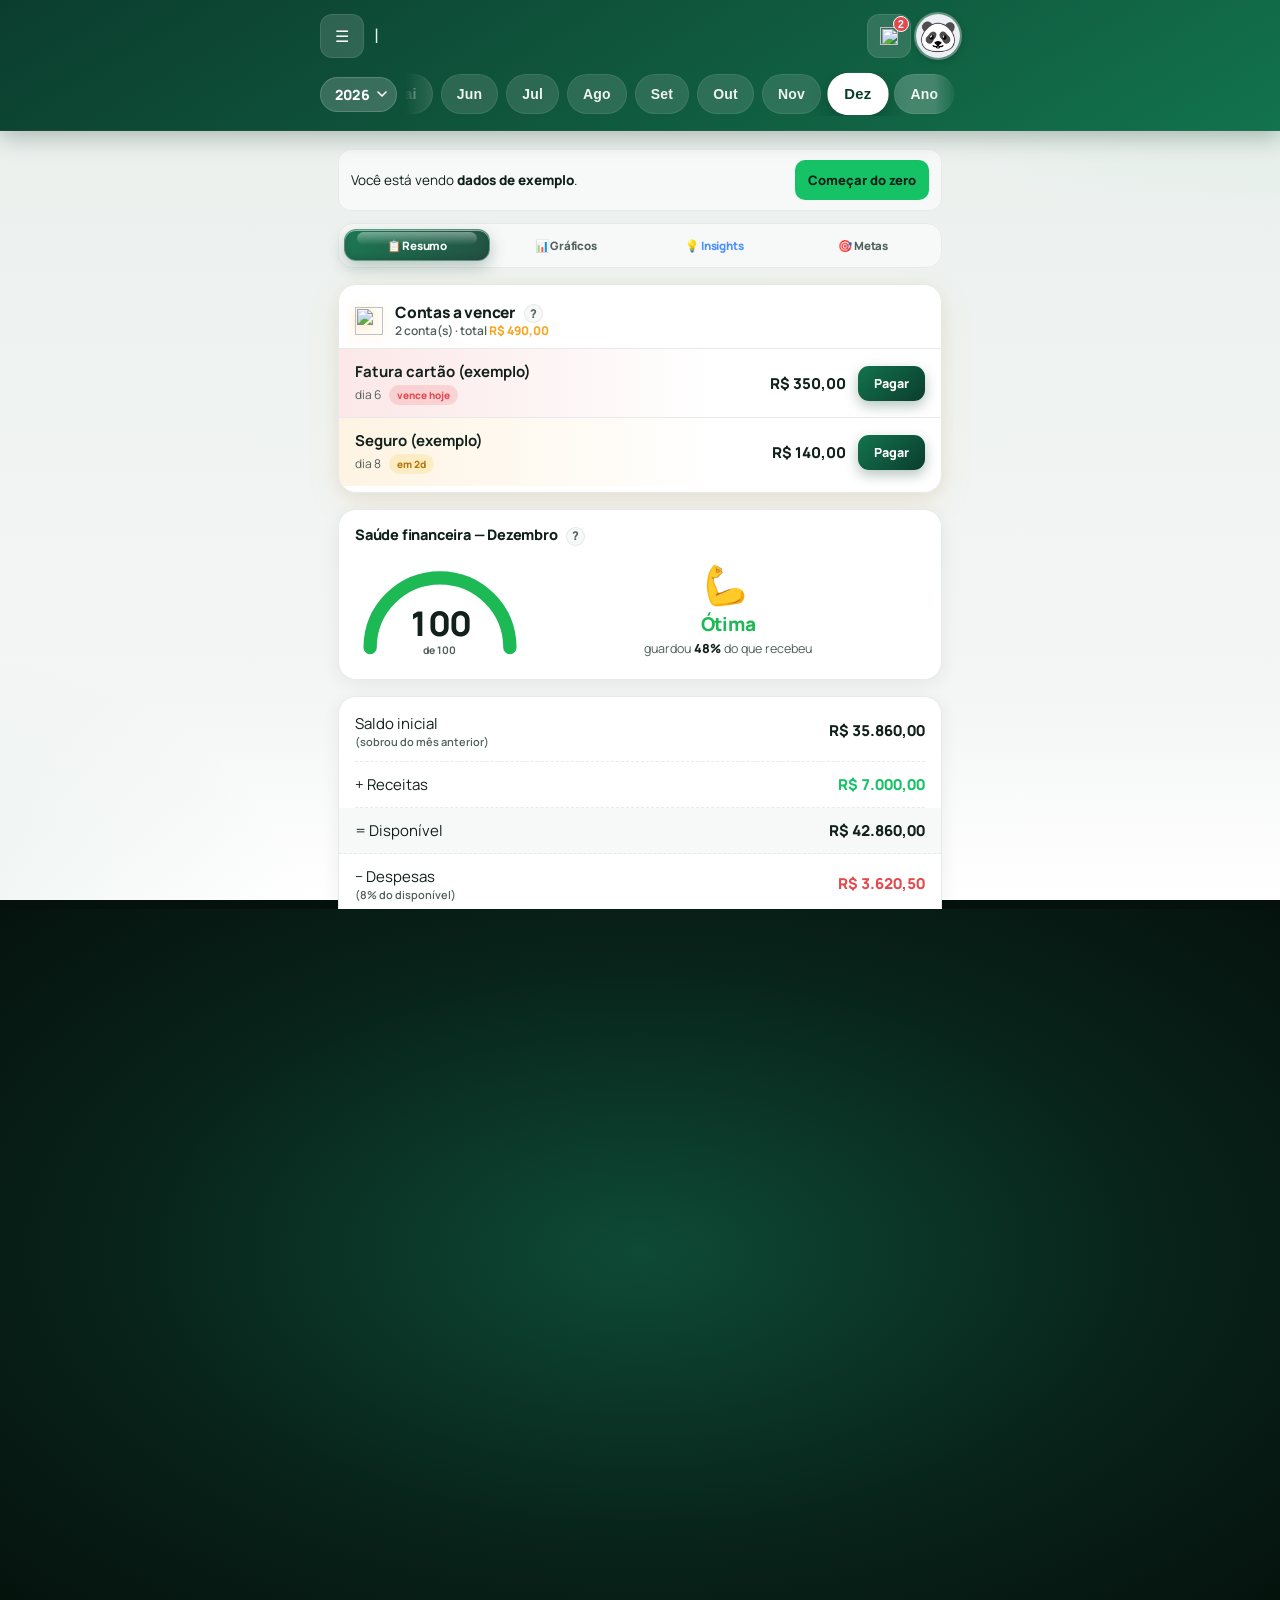
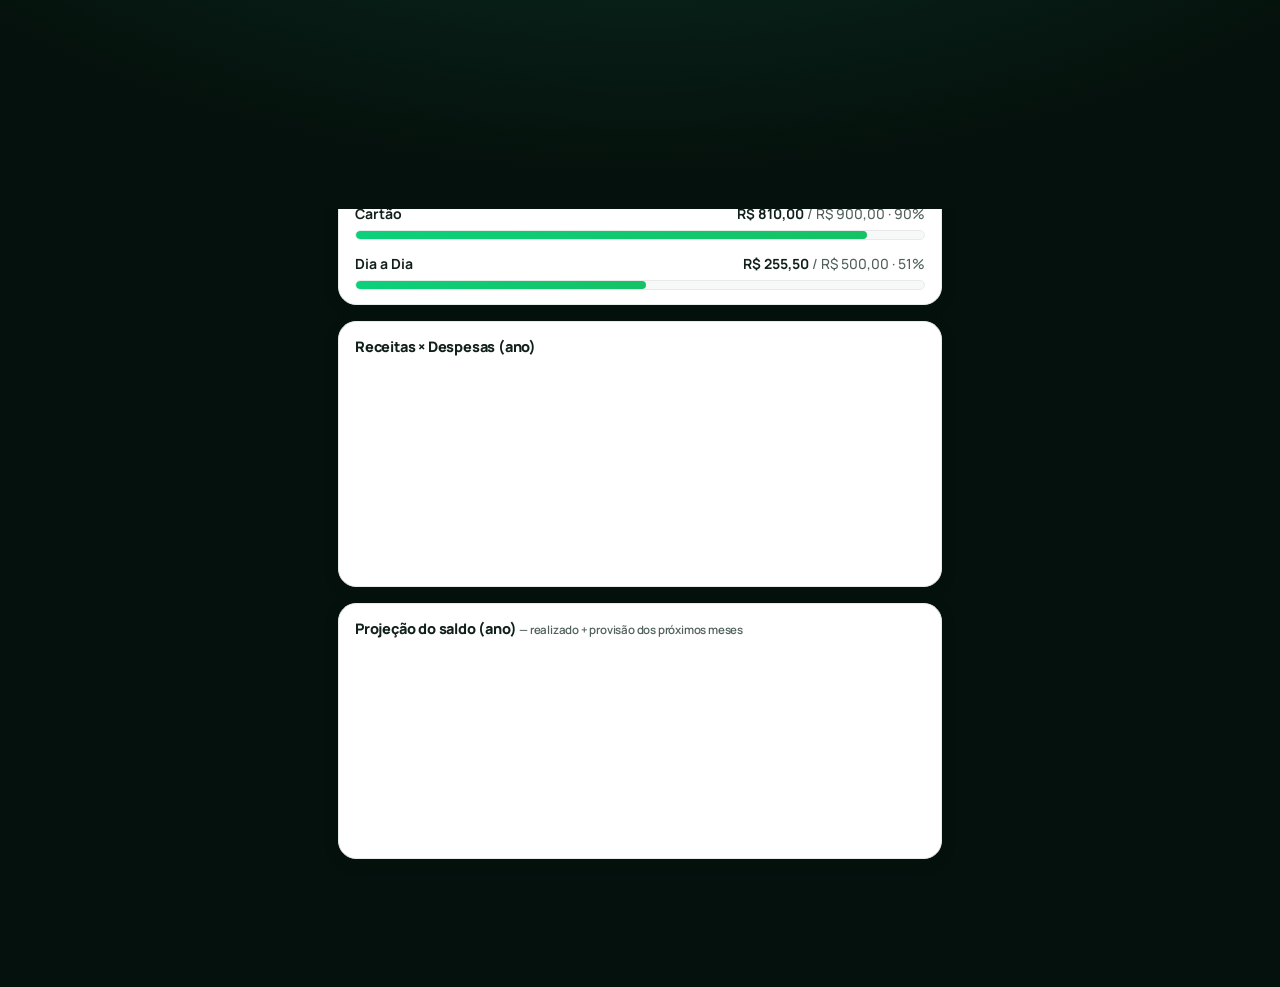
==== index.html @ 0fa49ebd "feat: compra recorrente no cartão, obs, autocomplete, emoji nas metas, UI do menu/contas/foto (v3.13" ====
<!DOCTYPE html>
<html lang="pt-BR">
<head>
  <meta charset="UTF-8" />
  <meta name="viewport" content="width=device-width, initial-scale=1.0, maximum-scale=1.0, user-scalable=no, viewport-fit=cover" />
  <meta name="theme-color" content="#0b3d2e" />
  <meta name="apple-mobile-web-app-capable" content="yes" />
  <meta name="apple-mobile-web-app-status-bar-style" content="black-translucent" />
  <meta name="apple-mobile-web-app-title" content="MorbiusFin" />
  <title>MorbiusFin</title>
  <!-- tema aplicado ANTES do 1º paint → sem flash claro↔escuro na abertura -->
  <script>try{var t=localStorage.getItem("financas2026.theme"),h=document.documentElement;if(t==="dark")h.classList.add("theme-dark");else if(t==="light")h.classList.add("theme-light");
  /* mockup de teste (iphone.html): simula as áreas seguras do aparelho escolhido (iPhone/Android) */
  if(location.search.indexOf("frame=")>=0){h.classList.add("framed");var q=new URLSearchParams(location.search);var st=q.get("st"),sb=q.get("sb");if(st!==null)h.style.setProperty("--safe-top",st+"px");if(sb!==null)h.style.setProperty("--safe-bottom",sb+"px");var th=q.get("theme");if(th){localStorage.setItem("financas2026.theme",th);h.classList.remove("theme-dark","theme-light");h.classList.add(th==="dark"?"theme-dark":"theme-light");}}}catch(e){}</script>
  <link rel="manifest" href="manifest.webmanifest" />
  <link rel="apple-touch-icon" href="icons/icon-192.png" />
  <link rel="icon" href="icons/icon-192.png" />
  <link rel="preconnect" href="https://fonts.googleapis.com" />
  <link rel="preconnect" href="https://fonts.gstatic.com" crossorigin />
  <link rel="stylesheet" href="https://fonts.googleapis.com/css2?family=Manrope:wght@400;500;600;700;800&display=swap" />
  <link rel="stylesheet" href="css/styles.css" />
  <script src="https://cdn.jsdelivr.net/npm/chart.js@4.4.1/dist/chart.umd.min.js" defer></script>
  <script src="https://cdn.jsdelivr.net/npm/qrcode-generator@1.4.4/qrcode.js" defer></script>
</head>
<body class="splash-on">
  <!-- SPLASH DE ABERTURA — só o nome (moeda removida) -->
  <div id="splash">
    <div class="splash-bg"></div>
    <div class="splash-name">MorbiusFin</div>
    <div class="splash-tag">suas finanças na palma da mão</div>
    <div class="splash-loader" aria-hidden="true"><span></span></div>
  </div>

  <!-- HEADER -->
  <header class="app-header">
    <div class="header-row">
      <div class="header-left">
        <button id="btnMenu" class="icon-btn menu-btn" aria-label="Abrir menu" title="Menu">☰</button>
        <h1 id="screenTitle">Resumo</h1>
      </div>
      <div class="header-actions">
        <button id="btnBell" class="icon-btn bell-btn hidden" aria-label="Alertas de contas" title="Contas a vencer"><img class="emoji-anim hdr-emoji" src="emoji/sino.webp" alt="" aria-hidden="true" draggable="false" /><span class="bell-badge" aria-hidden="true">0</span></button>
        <span id="syncSpin" class="sync-spin hidden" role="status" aria-label="Sincronizando" title="Sincronizando…"></span>
        <button id="btnUndo" class="icon-btn" aria-label="Desfazer" title="Desfazer (Ctrl+Z)">↩︎</button>
        <button id="btnRedo" class="icon-btn" aria-label="Refazer" title="Refazer (Ctrl+Y)">↪︎</button>
        <button id="btnWhatsNew" class="icon-btn wn-btn hidden" title="Novidades disponíveis" aria-label="Novidades"><img class="emoji-anim hdr-emoji" src="emoji/brilho.webp" alt="" aria-hidden="true" draggable="false" /><span class="wn-dot" aria-hidden="true"></span></button>
        <button id="btnProfile" class="avatar-btn" title="Meu perfil" aria-label="Meu perfil"><span class="avatar-img" aria-hidden="true"></span><span class="avatar-ini" aria-hidden="true">👤</span></button>
      </div>
    </div>
    <div class="month-wrap">
      <select id="yearSelect" class="year-select" aria-label="Escolher ano"></select>
      <div class="month-bar" id="monthBar"></div>
    </div>
  </header>

  <!-- SELO "MODO TESTE" (perfil fictício) -->
  <div id="testBadge" class="test-badge"><span>🧪 MODO TESTE — dados fictícios</span><button id="testExit" type="button">Sair</button></div>

  <!-- TELA DE BLOQUEIO (PIN) -->
  <div id="lockScreen" class="lock hidden">
    <div class="lock-box">
      <div class="lock-emoji">🔒</div>
      <h2 id="lockTitle">Digite seu PIN</h2>
      <input id="lockPin" type="password" inputmode="numeric" maxlength="16" class="lock-input" autocomplete="off" placeholder="••••" />
      <div id="lockMsg" class="lock-msg"></div>
      <button id="lockBtn" class="btn primary" style="width:100%">Entrar</button>
      <p id="lockHint" class="lock-hint"></p>
    </div>
  </div>

  <!-- PULL TO REFRESH -->
  <div id="ptr" class="ptr"><span id="ptrText">↓ puxe para atualizar</span></div>

  <!-- BARRA DE PROGRESSO DA SINCRONIZAÇÃO -->
  <div id="syncProg" class="sync-prog hidden">
    <div class="sync-card">
      <div id="syncProgMsg" class="sync-msg">Atualizando…</div>
      <div class="sync-track"><div id="syncProgBar" class="sync-fill"></div></div>
    </div>
  </div>

  <!-- BANNER DE VERSÃO -->
  <div id="verBanner" class="ver-banner hidden"></div>

  <!-- MODAL: novidades / changelog (substitui o banner grande) -->
  <div id="whatsNewModal" class="modal center hidden" role="dialog" aria-modal="true" aria-labelledby="wnTitle">
    <div class="modal-card wn-card">
      <button type="button" id="wnClose" class="wn-close" aria-label="Fechar">✕</button>
      <div class="wn-header">
        <img class="emoji-anim wn-spark" src="emoji/brilho.webp" alt="" aria-hidden="true" draggable="false" />
        <h2 id="wnTitle">Novidades</h2>
        <p id="wnVersion" class="wn-version"></p>
      </div>
      <div id="wnBody" class="wn-body"></div>
      <div class="modal-actions">
        <button type="button" id="wnAccept" class="btn primary">Aceitar e atualizar</button>
      </div>
    </div>
  </div>

  <!-- MODAL: notificações (sino) — área própria pra não encavalar no app -->
  <div id="notifModal" class="modal center hidden" role="dialog" aria-modal="true" aria-labelledby="notifTitle">
    <div class="modal-card notif-card">
      <button type="button" id="notifClose" class="wn-close" aria-label="Fechar">✕</button>
      <div class="notif-head"><span class="notif-bell" aria-hidden="true"><img class="emoji-anim notif-bell-img" src="emoji/sino.webp" alt="" draggable="false" /></span><h2 id="notifTitle">Notificações</h2></div>
      <div id="notifBody" class="notif-body"></div>
      <div class="modal-actions"><button type="button" id="notifVer" class="btn primary">Ver na lista</button></div>
    </div>
  </div>

  <!-- MODAL: perfil (nome, aniversário, foto) -->
  <div id="profileModal" class="modal center hidden" role="dialog" aria-modal="true" aria-labelledby="profTitle">
    <div class="modal-card prof-card">
      <button type="button" id="profClose" class="wn-close" aria-label="Fechar">✕</button>
      <h2 id="profTitle" style="text-align:center">Meu perfil</h2>
      <div class="prof-photo-wrap">
        <button type="button" id="profPhotoBtn" class="prof-photo empty" aria-label="Trocar foto">
          <span class="prof-photo-inner" aria-hidden="true"><span class="prof-photo-img"></span></span>
          <span class="prof-photo-cam" aria-hidden="true"><svg viewBox="0 0 24 24"><path fill="currentColor" d="M20 5h-3.2l-1.1-1.6A1 1 0 0 0 14.9 3H9.1a1 1 0 0 0-.8.4L7.2 5H4a2 2 0 0 0-2 2v11a2 2 0 0 0 2 2h16a2 2 0 0 0 2-2V7a2 2 0 0 0-2-2Zm-8 12a4 4 0 1 1 0-8 4 4 0 0 1 0 8Zm0-2a2 2 0 1 0 0-4 2 2 0 0 0 0 4Z"/></svg></span>
        </button>
        <button type="button" id="profPhotoRemove" class="prof-rm hidden">Remover foto</button>
      </div>
      <div class="avatar-pick-wrap">
        <div class="avatar-pick-label">Escolha um avatar ou importe sua foto</div>
        <div id="avatarRow" class="avatar-row"></div>
      </div>
      <label class="prof-field"><span>Nome</span><input type="text" id="profNome" placeholder="Seu nome" maxlength="40" autocomplete="off"></label>
      <label class="prof-field"><span>Data de nascimento</span><input type="date" id="profNasc"></label>
      <div class="prof-field"><span>Tipo de conta</span>
        <div class="seg" id="profTipoSeg">
          <button type="button" class="seg-btn active" data-tipo="pessoal">🙋 Pessoal</button>
          <button type="button" class="seg-btn" data-tipo="conjunta">💑 Conjunta</button>
        </div>
      </div>
      <div id="profConjunta" class="prof-conj hidden">
        <p class="prof-conj-txt">Conta de casal pela <b>nuvem</b>: cada um no seu celular, usando o <b>mesmo cofre</b>. Compartilhe <b>1 link/QR</b> com seu par — o que um lança aparece pro outro em <b>qualquer rede</b> (Wi-Fi ou dados).</p>
        <button type="button" id="profPair" class="btn primary">💑 Conta conjunta (convite)</button>
        <button type="button" id="profSyncHelp" class="btn ghost prof-synchelp">📖 Como sincronizar (passo a passo)</button>
        <div id="profPairStatus" class="prof-pair-status"></div>
        <div id="profCoupleOn" class="prof-couple-on hidden">
          <button type="button" id="profDisable" class="btn couple-off">✂️ Desativar conta conjunta</button>
          <button type="button" id="profCoupleHist" class="btn ghost couple-hist">📜 Histórico da conta conjunta</button>
        </div>
      </div>
      <div class="modal-actions"><button type="button" id="profSave" class="btn primary">Salvar</button></div>
      <input type="file" id="profFile" accept="image/*" class="hidden" aria-hidden="true">
    </div>
  </div>

  <!-- MODAL: pareamento do casal (WebRTC P2P — sem nuvem) -->
  <div id="pairModal" class="modal center hidden" role="dialog" aria-modal="true" aria-labelledby="pairTitle">
    <div class="modal-card pair-card">
      <button type="button" id="pairClose" class="wn-close" aria-label="Fechar">✕</button>
      <h2 id="pairTitle" style="text-align:center">Parear celulares</h2>
      <div id="pairBody" class="pair-body"></div>
    </div>
  </div>

  <!-- MODAL: recorte CIRCULAR da foto (arrasta pra posicionar + zoom) -->
  <div id="cropModal" class="modal center hidden" role="dialog" aria-modal="true" aria-labelledby="cropTitle">
    <div class="modal-card crop-card">
      <h2 id="cropTitle" style="text-align:center">Ajeite a foto</h2>
      <p class="crop-hint">Arraste para posicionar e use o controle para dar zoom</p>
      <div class="crop-stage" id="cropStage"><img id="cropImg" alt="" draggable="false"></div>
      <div class="crop-ctrl"><span class="crop-ctrl-ic" aria-hidden="true">🔍</span><input type="range" id="cropZoom" min="1" max="3" step="0.01" value="1" class="crop-slider" aria-label="Zoom da foto"></div>
      <div class="crop-ctrl"><span class="crop-ctrl-ic" aria-hidden="true">↻</span><input type="range" id="cropRotate" min="-180" max="180" step="1" value="0" class="crop-slider" aria-label="Girar a foto"></div>
      <div class="modal-actions">
        <button type="button" id="cropCancel" class="btn ghost">Cancelar</button>
        <button type="button" id="cropOk" class="btn primary">Usar foto</button>
      </div>
    </div>
  </div>

  <!-- ONBOARDING (1ª abertura) -->
  <div id="onboarding" class="onb hidden" role="dialog" aria-modal="true" aria-labelledby="onbTitle">
    <div class="onb-card"><div id="onbBody"></div></div>
  </div>

  <!-- MENU LATERAL (☰) -->
  <div id="menuDrawer" class="menu-drawer hidden" role="dialog" aria-modal="true" aria-label="Menu">
    <nav class="menu-panel">
      <div class="menu-head"><span>Menu</span><button id="menuClose" class="menu-x" aria-label="Fechar">✕</button></div>
      <div id="exploreWidget"></div>
      <button class="menu-item mi-update hidden" id="miUpdate"><span class="mi-ic">✨</span><span><b>Atualizar o app</b><i id="miUpdateSub">nova versão disponível</i></span></button>
      <button class="menu-item" id="miPerfil"><span class="mi-ic">👤</span><span><b>Editar perfil</b></span></button>
      <button class="menu-item" id="miTutorial"><span class="mi-ic">🎓</span><span><b>Tutorial rápido</b></span></button>
      <button class="menu-item" id="miManual"><span class="mi-ic">📖</span><span><b>Tutorial detalhado</b></span></button>
      <button class="menu-item" id="miFaq"><span class="mi-ic">❓</span><span><b>Perguntas frequentes</b></span></button>
      <button class="menu-item" id="miInstalar"><span class="mi-ic">📱</span><span><b>Instalar na tela de início</b></span></button>
      <button class="menu-item" id="miAcesso"><span class="mi-ic">🔒</span><span><b>Conta e acesso</b></span></button>
      <button class="menu-item" id="miBackup"><span class="mi-ic">☁️</span><span><b>Backup e sincronização</b></span></button>
      <button class="menu-item" id="miCategorias"><span class="mi-ic">🏷️</span><span><b>Categorias e orçamento</b></span></button>
      <button class="menu-item" id="miMetas"><span class="mi-ic">🎯</span><span><b>Metas</b></span></button>
      <button class="menu-item" id="miConfig"><span class="mi-ic">⚙️</span><span><b>Configurações</b></span></button>
      <button class="menu-item" id="miAviso"><span class="mi-ic">🔔</span><span><b>Aviso de vencimento</b></span></button>
      <button class="menu-item" id="miTema"><span class="mi-ic">🌗</span><span><b>Tema</b></span></button>
      <button class="menu-item danger" id="miZero"><span class="mi-ic">🏁</span><span><b>Começar do zero</b></span></button>
      <button class="menu-item" id="miLogout"><span class="mi-ic">🚪</span><span><b>Sair do app</b></span></button>
      <button class="menu-item mi-admin hidden" id="miAdmin"><span class="mi-ic">🛡️</span><span><b>Admin</b></span></button>
      <div class="menu-foot" id="menuFoot">MorbiusFin · v<span id="menuVer"></span></div>
    </nav>
  </div>

  <!-- MAIN CONTENT -->
  <main id="view"></main>

  <!-- FLOATING ADD BUTTON -->
  <button id="fab" class="fab" aria-label="Adicionar">+</button>

  <!-- VOLTAR AO TOPO (aparece ao descer, some no topo) -->
  <button id="scrollTop" class="scroll-top" aria-label="Voltar ao topo" title="Voltar ao topo">
    <svg viewBox="0 0 24 24" aria-hidden="true"><path d="M12 19V6M6 12l6-6 6 6" fill="none" stroke="currentColor" stroke-width="2.4" stroke-linecap="round" stroke-linejoin="round"/></svg>
  </button>

  <!-- BOTTOM NAV -->
  <nav class="tabbar">
    <button class="tab active" data-tab="resumo"><span>📊</span>Resumo</button>
    <button class="tab" data-tab="receitas"><span>💰</span>Receitas</button>
    <button class="tab" data-tab="fixas"><span>📌</span>Fixas</button>
    <button class="tab" data-tab="cartao"><span>💳</span>Cartões</button>
    <button class="tab" data-tab="diaria"><span>🛒</span>Débito</button>
  </nav>

  <!-- MODAL: editar/adicionar -->
  <div id="modal" class="modal hidden">
    <div class="modal-card">
      <h2 id="modalTitle">Novo lançamento</h2>
      <form id="entryForm"></form>
      <div class="modal-actions">
        <button type="button" id="btnDelete" class="btn danger hidden">Excluir</button>
        <button type="button" id="btnCancel" class="btn ghost">Cancelar</button>
        <button type="submit" form="entryForm" class="btn primary">Salvar</button>
      </div>
    </div>
  </div>

  <!-- MODAL: configurações -->
  <div id="settingsModal" class="modal hidden">
    <div class="modal-card">
      <h2>Configurações</h2>
      <label class="field">
        <span>Saldo inicial do ano (R$)</span>
        <input id="saldoInicial" class="money" placeholder="0,00" />
      </label>
      <label class="set-toggle">
        <span class="set-toggle-txt">👋 Saudação ao abrir o app</span>
        <input id="setGreet" type="checkbox" class="switch" />
        <span class="switch-track" aria-hidden="true"></span>
      </label>
      <!-- backup/import/sincronização, tema, PIN ficam no MENU. Aqui só fica o input escondido (usado pelo menu Backup). -->
      <input type="file" id="importFile" accept="application/json" hidden />
      <div id="notifWrap" style="margin:12px 0"></div>
      <div class="access-row">
        <span class="access-lab">🔑 Seu código de acesso</span>
        <div class="access-val"><code id="accessCode">…</code><button type="button" id="copyAccess" class="access-copy">copiar</button></div>
        <span class="access-hint">Mostre esse código ao administrador para liberar/identificar seu acesso.</span>
      </div>
      <p class="hint">Backup, sincronização, tema e PIN estão no menu ☰. Seus dados ficam salvos neste aparelho.</p>
      <div class="modal-actions">
        <button type="button" class="btn primary" id="btnCloseSettings">Fechar</button>
      </div>
    </div>
  </div>

  <!-- MODAL: configurar sincronização (caixa de verdade, funciona no iPhone instalado) -->
  <div id="syncModal" class="modal hidden">
    <div class="modal-card">
      <h2>Sincronizar com a web</h2>
      <p class="hint" style="margin-bottom:10px">Cole aqui o <b>link mágico</b> que o assistente te mandou. Eu extraio o resto sozinho.</p>
      <label class="field">
        <span>Link mágico (ou link que termina em /exec)</span>
        <input type="text" id="syncLinkInput" autocomplete="off" autocapitalize="off" autocorrect="off" spellcheck="false" inputmode="url" placeholder="cole aqui o link de sincronização (#cfg=…)" />
      </label>
      <label class="field" id="syncTokenField" style="display:none">
        <span>Token de sincronização</span>
        <input type="text" id="syncTokenInput" autocomplete="off" autocapitalize="off" autocorrect="off" spellcheck="false" />
      </label>
      <div id="syncModalMsg" class="lock-msg"></div>
      <div class="modal-actions">
        <button type="button" class="btn ghost" id="syncCancel">Cancelar</button>
        <button type="button" class="btn primary" id="syncSave">Salvar e sincronizar</button>
      </div>
    </div>
  </div>

  <!-- PAINEL MEIA-TELA (bottom sheet): contas a vencer -->
  <div id="alertModal" class="modal hidden">
    <div class="modal-card alert-card">
      <button type="button" id="alertClose" class="sheet-x" aria-label="Fechar">✕</button>
      <div class="alert-emoji"><img class="emoji-anim alert-emoji-img" src="emoji/sino.webp" alt="" aria-hidden="true" draggable="false" /></div>
      <h2 id="alertTitle">Contas a vencer</h2>
      <div id="alertBody" class="alert-body"></div>
      <div class="modal-actions">
        <button type="button" class="btn ghost" id="alertVer">Ver na lista</button>
        <button type="button" class="btn primary" id="alertOk">OK</button>
      </div>
    </div>
  </div>

  <!-- POP-UP DE SAUDAÇÃO (abertura do app): bom dia/tarde/noite + nome -->
  <div id="greetModal" class="modal hidden">
    <div class="modal-card greet-card">
      <div class="greet-emoji"><img class="emoji-anim greet-emoji-img" src="" alt="" aria-hidden="true" draggable="false" /></div>
      <h2 id="greetTitle">Olá</h2>
      <div class="modal-actions greet-actions">
        <button type="button" class="btn primary" id="greetBtn">Olá</button>
      </div>
    </div>
  </div>

  <!-- MODAL: categorias e orçamento -->
  <div id="catModal" class="modal hidden">
    <div class="modal-card sheet-tall">
      <div class="sheet-head"><h2>Categorias e orçamento</h2><button type="button" id="catClose" class="sheet-x" aria-label="Fechar">✕</button></div>
      <div class="modal-scroll">
        <p class="hint" style="text-align:left;margin:0 0 12px">Defina uma <b>meta de gasto por mês</b> em cada categoria. O total vira seu orçamento e aparece no gráfico <b>Orçamento × Realizado</b>.</p>
        <div id="catMgrTotal" class="cat-total"></div>
        <button type="button" id="catAdd" class="btn ghost" style="width:100%;margin:0 0 12px">＋ Nova categoria</button>
        <div id="catMgrList"></div>
      </div>
    </div>
  </div>

  <!-- MODAL: escolher emoji -->
  <div id="emojiModal" class="modal hidden">
    <div class="modal-card sheet-tall">
      <div class="sheet-head"><h2>Escolher emoji</h2><button type="button" id="emojiClose" class="sheet-x" aria-label="Fechar">✕</button></div>
      <input id="emojiSearch" class="emoji-search" type="text" inputmode="search" enterkeyhint="search" placeholder="Buscar (ex.: beijinho, dinheiro, gato)" autocomplete="off" autocorrect="off" autocapitalize="none" spellcheck="false" />
      <div id="emojiTabs" class="emoji-tabs"></div>
      <div id="emojiCatName" class="emoji-cat-name"></div>
      <div id="emojiGrid" class="emoji-grid"></div>
    </div>
  </div>

  <div id="toast" class="toast hidden"></div>

  <script src="js/data.js" defer></script>
  <script src="js/app.js" defer></script>
</body>
</html>
---- css/styles.css ----
/* ===== Finanças 2026 — tema profissional (claro + escuro) ===== */
:root {
  --green: #0b3d2e;
  --green-2: #12734d;
  --accent: #15c266;
  --accent-2: #0bd17a;
  --red: #e5484d;
  --amber: #f5a623;
  --blue: #2f7ff0;
  /* lâmina de vidro — TEMA CLARO: verde/azul escuro e sólido (texto branco fica legível no fundo branco) */
  --glass-bg: linear-gradient(135deg, rgba(18,115,77,.96), rgba(11,61,46,.90));
  --glass-ins-bg: linear-gradient(135deg, rgba(47,127,240,.96), rgba(23,99,214,.90));

  --bg: #eef1f0;
  --bg-grad-1: #e9efec;
  --bg-grad-2: #f4f6f5;
  --card: #ffffff;
  --card-2: #f7f9f8;
  --ink: #11201a;
  --muted: #51605a;   /* mais escuro = texto secundário legível no tema claro (era #6b7872, lavado) */
  --line: #e7eae9;
  --shadow: 0 4px 18px rgba(16,40,30,.07);
  --shadow-lg: 0 14px 40px rgba(16,40,30,.16);
  --ring: rgba(21,194,102,.35);

  --font: "Manrope", -apple-system, BlinkMacSystemFont, "Segoe UI", Roboto, sans-serif;
  --safe-top: env(safe-area-inset-top, 0px);
  --safe-bottom: env(safe-area-inset-bottom, 0px);
}
/* mockup de teste (iphone.html ?frame=1): força as áreas seguras reais do iPhone 14 Pro Max
   pra eu VER no localhost exatamente como fica no celular (no device real continua o env()). */
html.framed { --safe-top: 59px; --safe-bottom: 34px; }

/* ----- MODO ESCURO: automático (segue o sistema) e forçado (theme-dark) ----- */
@media (prefers-color-scheme: dark) {
  html:not(.theme-light) {
    --bg: #0b110e;
    --bg-grad-1: #0c130f;
    --bg-grad-2: #0e1713;
    --card: #141d18;
    --card-2: #18221c;
    --ink: #e9f1ec;
    --muted: #8b9a92;
    --line: #23302a;
    --shadow: 0 4px 18px rgba(0,0,0,.45);
    --shadow-lg: 0 16px 44px rgba(0,0,0,.6);
    /* lâmina de vidro — TEMA ESCURO: verde/azul claro e translúcido (lê bem sobre o fundo escuro) */
    --glass-bg: linear-gradient(135deg, rgba(21,194,102,.36), rgba(11,209,122,.16));
    --glass-ins-bg: linear-gradient(135deg, rgba(47,127,240,.38), rgba(23,99,214,.18));
  }
}
html.theme-dark {
  --bg: #0b110e;
  --bg-grad-1: #0c130f;
  --bg-grad-2: #0e1713;
  --card: #141d18;
  --card-2: #18221c;
  --ink: #e9f1ec;
  --muted: #8b9a92;
  --line: #23302a;
  --glass-bg: linear-gradient(135deg, rgba(21,194,102,.36), rgba(11,209,122,.16));
  --glass-ins-bg: linear-gradient(135deg, rgba(47,127,240,.38), rgba(23,99,214,.18));
  --shadow: 0 4px 18px rgba(0,0,0,.45);
  --shadow-lg: 0 16px 44px rgba(0,0,0,.6);
}

* { box-sizing: border-box; -webkit-tap-highlight-color: transparent; }
/* App, não documento: nada de selecionar/copiar texto nem menu de contexto do iOS
   (Copiar/Pesquisar/Traduzir) ao tocar e segurar. O toque-longo de apagar é nosso (JS).
   Exceção: campos de digitação, onde a seleção é necessária pra editar. */
html, body, .app, .tabbar, .modal, .menu-drawer, .list, .section-card {
  -webkit-user-select: none; -moz-user-select: none; -ms-user-select: none; user-select: none;
  -webkit-touch-callout: none;
}
input, textarea, select, [contenteditable="true"], [contenteditable=""] {
  -webkit-user-select: text; -moz-user-select: text; -ms-user-select: text; user-select: text;
  -webkit-touch-callout: default;
}
/* iOS: um <label> (ou ancestral) com user-select:none NÃO deixa o input filho pegar foco ao tocar.
   Como .section-card é user-select:none, formulários embutidos (simulador, metas…) ficavam "mortos".
   Aqui liberamos foco/edição em QUALQUER formulário dentro de card — vale pra agora e pro futuro. */
/* libera o SUBTREE INTEIRO dos formulários embutidos — nenhum ancestral fica com user-select:none
   entre o input e um contexto selecionável (era isso que exigia 2 toques pra focar no iOS). */
.section-card .g-sim, .section-card .g-sim *,
.section-card .meta-form, .section-card .meta-form *,
.section-card .field, .section-card .field * {
  -webkit-user-select: auto; user-select: auto;
}
.section-card input, .section-card textarea {
  -webkit-user-select: text !important; user-select: text !important;   /* o fix do iOS pede 'text' explícito */
  -webkit-touch-callout: default; touch-action: manipulation; pointer-events: auto; cursor: text;
}
.section-card select { -webkit-user-select: auto !important; user-select: auto !important;
  touch-action: manipulation; pointer-events: auto; cursor: pointer; }
.section-card select { cursor: pointer; }
.section-card button, .section-card .meta-edit { touch-action: manipulation; pointer-events: auto; }
html, body { margin: 0; padding: 0; width: 100%; overflow-x: clip; }   /* clip (não hidden) p/ NÃO quebrar o position:sticky do header no iOS */
/* iOS/Android (área do home indicator + overscroll): o fundo do html é o que aparece nessa faixa.
   Igualamos à COR DA TABBAR (--card) → no app a faixa some (mesma cor da barra de baixo).
   Segue o tema (claro/escuro) automaticamente. */
html { background: var(--card); min-height: 100%; overscroll-behavior-y: none; transition: background-color .35s ease; }
/* durante a tela de abertura, a faixa fica VERDE-ESCURA (igual o splash) em vez de branca */
html:has(body.splash-on) { background: #05110c; }
/* na tela de CÓDIGO o fundo é o MESMO verde da entrada → ao abrir o teclado, atrás dele aparece
   só o verde (nunca o app). Esconde também o conteúdo do app pra não vazar no vão do teclado (iOS). */
/* COR sólida ANTES do gradiente: a área de overscroll/safe-area do iOS pinta a background-COLOR
   (o gradiente é imagem) — sem a cor sólida, sobra a faixa BRANCA embaixo. */
html:has(body.lock-on) { background: #0b3d2e linear-gradient(160deg, #0b3d2e 0%, #12734d 100%); }
body.lock-on { background: #0b3d2e linear-gradient(160deg, #0b3d2e 0%, #12734d 100%); }
/* Com QUALQUER pop-up aberto (scroll travado ou comemoração): a tela inteira — inclusive a faixa do
   home indicator — fica ESCURA, igual ao escurecido do backdrop. Some a faixa branca/clara embaixo,
   independente do tema. (regra via :has + reforço por JS em lockScroll, p/ Safari sem :has) */
html:has(body.scroll-locked), html:has(body.party-on) { background: #0a100d; }
/* tela de entrada (landing): a faixa do rodapé/safe-area na MESMA cor do fundo, em qualquer tema */
html:has(body.welcome-on) { background: var(--bg); }
body.lock-on > *:not(#lockScreen):not(#unlockReveal):not(#splash):not(#recModal) { visibility: hidden !important; }
/* Fundo (degradês) numa camada FIXA própria — em vez de background-attachment:fixed no body, que no
   iOS Safari deixa emendas/linhas verticais nas bordas. Cobre a tela toda, sem romper a UI. */
body::before {
  content: ""; position: fixed; inset: 0; z-index: -2; pointer-events: none;
  background:
    radial-gradient(900px 520px at 100% -8%, rgba(21,194,102,.10), transparent 58%),
    radial-gradient(800px 500px at -10% 102%, rgba(18,115,77,.08), transparent 55%),
    linear-gradient(180deg, var(--bg-grad-1) 0%, var(--bg-grad-2) 78%, var(--card) 100%);
}
body {
  font-family: var(--font);
  /* coluna que ocupa a tela inteira → o conteúdo preenche igual em TODAS as abas
     (some o buraco preto do Receitas/Débito; a faixa fica consistente) */
  display: flex; flex-direction: column; min-height: 100vh; min-height: 100dvh;
  background-color: transparent;   /* base sólida fica no <html> (var(--card)); o degradê no ::before fixo */
  color: var(--ink);
  padding-bottom: calc(96px + var(--safe-bottom));   /* espaço pra pílula flutuante (elevada) + FAB */
  -webkit-font-smoothing: antialiased;
  text-rendering: optimizeLegibility;
  transition: background-color .35s ease, color .35s ease;
}
.transitions, body, .section-card, .kpi, .list, .flow-card, .modal-card, .tabbar, .alert-banner, .ver-banner {
  transition: background-color .35s ease, color .35s ease, border-color .35s ease, box-shadow .35s ease;
}
/* RODAPÉ contínuo p/ a tabbar FLUTUANTE: um degradê com a cor do fundo (var(--card)) que vai do
   sólido embaixo (cobre o vão abaixo da pílula e a área do home indicator) e dissolve o conteúdo
   pra cima — assim o fundo ocupa a tela toda, sem "quebra" nem conteúdo espiando atrás da pílula.
   Fica ATRÁS da pílula (z-45) e ACIMA do conteúdo; some sob splash/lock/modais. */
body::after {
  content: ""; position: fixed; left: 0; right: 0; bottom: 0;
  height: calc(98px + var(--safe-bottom));
  background: linear-gradient(to top, var(--card) calc(56px + var(--safe-bottom)), transparent);
  z-index: 39; pointer-events: none;   /* acima do conteúdo, abaixo do FAB (40)/scroll-top (44)/tabbar (45) */
}
body.splash-on::after, body.lock-on::after, body.scroll-locked::after { display: none; }

/* tabular numbers nos valores monetários */
.value, .amount, .total, .flow-row b, .kpi .value, .cval, .gauge-num { font-variant-numeric: tabular-nums; }

/* ===== Animações ===== */
@keyframes fadeInUp { from { opacity: 0; transform: translateY(10px); } to { opacity: 1; transform: none; } }
@keyframes popIn { from { opacity: 0; transform: scale(.96); } to { opacity: 1; transform: scale(1); } }
.fade-in { animation: fadeInUp .42s cubic-bezier(.2,.7,.2,1) both; }
main > * { animation: fadeInUp .42s cubic-bezier(.2,.7,.2,1) both; }
main > *:nth-child(1){animation-delay:.02s} main > *:nth-child(2){animation-delay:.06s}
main > *:nth-child(3){animation-delay:.10s} main > *:nth-child(4){animation-delay:.14s}
main > *:nth-child(5){animation-delay:.18s} main > *:nth-child(6){animation-delay:.22s}
main > *:nth-child(7){animation-delay:.26s} main > *:nth-child(8){animation-delay:.30s}
/* RENDER ESTÁTICO: com #view em no-anim, nada de animação de ENTRADA (fadeInUp/rowIn) → a tela
   atualiza no lugar, sem "piscar", em qualquer ação. As decorativas contínuas (medidor, rosca,
   borda do simulador, sino) usam outros seletores e seguem normais. */
#view.no-anim > *:not(.rv-pane), #view.no-anim .fade-in, #view.no-anim .list .list-row,
#view.no-anim .insight, #view.no-anim .ins-card, #view.no-anim .health-meta { animation: none !important; }
@media (prefers-reduced-motion: reduce) { *, main > * { animation: none !important; transition: none !important; } }
/* transição ao trocar Resumo/Gráficos/Insights — os BLOCOS entram um a um (cascata), fluido; o seletor fica parado */
.rv-pane { animation: none; }   /* base: render normal NÃO desliza nem pisca (vence o `main > *` fadeInUp) */
.rv-stg-item.dir-right { animation: rvStgRight .55s cubic-bezier(.22,.7,.2,1) both; animation-delay: calc(var(--i, 0) * .11s); }
.rv-stg-item.dir-left  { animation: rvStgLeft  .55s cubic-bezier(.22,.7,.2,1) both; animation-delay: calc(var(--i, 0) * .11s); }
@keyframes rvStgRight { from { opacity: 0; transform: translateX(44px) scale(.985); } to { opacity: 1; transform: none; } }
@keyframes rvStgLeft  { from { opacity: 0; transform: translateX(-44px) scale(.985); } to { opacity: 1; transform: none; } }
@media (prefers-reduced-motion: reduce) { .rv-stg-item.dir-right, .rv-stg-item.dir-left { animation: none; } }

/* ===== HEADER ===== */
.app-header {
  background: linear-gradient(150deg, #0b3d2e 0%, #105a3f 55%, #12734d 100%);
  color: #fff;
  padding: calc(14px + var(--safe-top)) 18px 14px;
  position: sticky; top: 0; z-index: 50;
  box-shadow: 0 6px 22px rgba(8,40,28,.28);
  border-bottom: 1px solid rgba(255,255,255,.06);
}
.header-row { display: flex; align-items: center; justify-content: space-between; min-height: 40px; }
.app-header h1 { font-size: 20px; font-weight: 800; margin: 0; letter-spacing: -.3px; line-height: 36px;
  white-space: nowrap; overflow: hidden; text-overflow: ellipsis; min-width: 0; flex: 1 1 auto; }
.header-actions { display: flex; align-items: center; gap: 6px; flex: 0 0 auto; }
/* 🔔 sino de alertas no header — aparece balançando quando há conta a pagar; some quando não há */
.bell-btn { position: relative; overflow: visible; }
.bell-btn.hidden { display: none; }
/* a FORMA (botão) NÃO balança — a atenção fica no emoji animado (sino.webp) dentro dele */
.hdr-emoji { width: 23px; height: 23px; display: block; }
@keyframes bellSwing {
  0%, 55%, 100% { transform: rotate(0); }
  60% { transform: rotate(13deg); } 67% { transform: rotate(-10deg); }
  74% { transform: rotate(7deg); } 81% { transform: rotate(-4deg); } 88% { transform: rotate(0); }
}
.bell-badge { position: absolute; top: 1px; right: 1px; min-width: 16px; height: 16px; padding: 0 4px; box-sizing: border-box;
  border-radius: 99px; background: var(--red); color: #fff; font-size: 10.5px; font-weight: 800; line-height: 14px; text-align: center;
  border: 1.5px solid var(--card); animation: bellPulse 1.6s ease-in-out infinite; }
.bell-btn.warn .bell-badge { background: #c8860b; animation-name: bellPulseWarn; }
@keyframes bellPulse { 0%,100% { box-shadow: 0 0 0 0 rgba(229,72,77,.55); } 50% { box-shadow: 0 0 0 6px rgba(229,72,77,0); } }
@keyframes bellPulseWarn { 0%,100% { box-shadow: 0 0 0 0 rgba(200,134,11,.55); } 50% { box-shadow: 0 0 0 6px rgba(200,134,11,0); } }
@media (prefers-reduced-motion: reduce) { .bell-btn:not(.hidden) { animation: none; } .bell-badge { animation: none; } }
/* sino "visto" → para de balançar e o badge para de pulsar (mas continua aparecendo com a contagem) */
.bell-btn.seen:not(.hidden) { animation: none; }
.bell-btn.seen .bell-badge { animation: none; }

/* 👤 avatar de perfil no canto do header */
.avatar-btn { position: relative; width: 44px; height: 44px; flex: 0 0 auto; border: 0; padding: 0; cursor: pointer;
  border-radius: 50%; overflow: hidden; background: rgba(255,255,255,.14);
  box-shadow: 0 0 0 2px rgba(255,255,255,.35), 0 2px 8px rgba(0,0,0,.25); transition: transform .12s ease; }
.avatar-btn:active { transform: scale(.92); }
.avatar-btn .avatar-img { position: absolute; inset: 0; background-size: cover; background-position: center; display: none; }
.avatar-btn.has-photo .avatar-img { display: block; }
.avatar-btn.has-photo .avatar-ini { display: none; }
.avatar-btn .avatar-ini { position: absolute; inset: 0; display: flex; align-items: center; justify-content: center;
  color: #fff; font-weight: 800; font-size: 16px; }

/* perfil */
/* não ultrapassa a linha do menu de meses (topo) — cabe na tela e o ✕ fica sempre visível */
.prof-card { max-width: 360px; max-height: 92dvh; overflow-y: auto; -webkit-overflow-scrolling: touch; overscroll-behavior: contain; scrollbar-width: none; }
.prof-card::-webkit-scrollbar { display: none; }
/* ✕ FIXO no topo do modal (não some ao rolar). float+sticky quebra no iOS → bloco right-align + sticky.
   O título vira um cabeçalho sólido sticky: o conteúdo rola limpo POR BAIXO (sem aparecer atrás do ✕). */
.prof-card .wn-close { position: sticky; top: 13px; z-index: 5; display: block; width: 36px; height: 36px; margin: 0 0 -36px auto; }
.prof-card > h2 { position: sticky; top: 0; z-index: 4; background: var(--card); margin: -22px -18px 12px; padding: 20px 44px 10px; }
.prof-photo-wrap { display: flex; flex-direction: column; align-items: center; gap: 10px; margin: 8px 0 18px; }
.prof-photo { position: relative; width: 108px; height: 108px; border: 0; padding: 0; cursor: pointer; background: none;
  overflow: visible; transition: transform .14s ease; }   /* overflow visível → a câmera NÃO é cortada */
.prof-photo:active { transform: scale(.95); }
.prof-photo .prof-photo-inner { position: absolute; inset: 0; border-radius: 50%; overflow: hidden; background: var(--card-2);
  box-shadow: 0 0 0 3px var(--accent), 0 8px 22px rgba(0,0,0,.4); }
.prof-photo .prof-photo-img { position: absolute; inset: 0; background-size: cover; background-position: center; }
.prof-photo.empty .prof-photo-img { background: linear-gradient(135deg, var(--green-2), var(--green)); }
.prof-photo.empty .prof-photo-inner::after { content: "👤"; position: absolute; inset: 0; display: flex; align-items: center; justify-content: center; font-size: 48px; }
.prof-photo .prof-photo-cam { position: absolute; right: -2px; bottom: -2px; width: 36px; height: 36px; border-radius: 50%;
  display: flex; align-items: center; justify-content: center; background: var(--accent); color: #06251a;
  border: 3px solid var(--card); box-shadow: 0 3px 10px rgba(0,0,0,.45); z-index: 2; }   /* destacada, com anel, fora do recorte */
.prof-photo .prof-photo-cam svg { width: 18px; height: 18px; display: block; }   /* ícone SVG = centralizado certinho (sem o emoji torto) */
.prof-rm { background: none; border: 0; color: var(--red); font-family: var(--font); font-weight: 700; font-size: 13px; cursor: pointer; padding: 4px 8px; }
/* tira de avatares predefinidos (Netflix-style) + importar */
.avatar-pick-wrap { margin: -4px 0 14px; }
.avatar-pick-label { font-size: 12px; color: var(--muted); text-align: center; margin-bottom: 8px; }
.avatar-row { display: flex; gap: 9px; overflow-x: auto; padding: 2px 2px 8px; scrollbar-width: none; scroll-snap-type: x proximity; }
.avatar-row::-webkit-scrollbar { display: none; }
.av-opt { flex: 0 0 auto; width: 46px; height: 46px; border-radius: 50%; border: 2px solid transparent; padding: 0; cursor: pointer;
  background-size: cover; background-position: center; background-color: var(--card-2); scroll-snap-align: center; transition: transform .12s ease, border-color .15s ease; }
.av-opt:active { transform: scale(.9); }
.av-opt.on { border-color: var(--accent); box-shadow: 0 0 0 3px var(--ring); }
.av-import { display: flex; align-items: center; justify-content: center; font-size: 24px; font-weight: 700; color: var(--accent-2);
  background: var(--card-2); border: 2px dashed var(--line); }
/* ⬆️ Voltar ao topo — aparece ao descer, some no topo (canto inferior esquerdo, não bate no +) */
/* canto ESQUERDO (longe do conteúdo central e do + à direita) → não tapa mais títulos de seção */
.scroll-top { position: fixed; left: 16px; right: auto; bottom: calc(112px + var(--safe-bottom)); width: 44px; height: 44px; border-radius: 50%;
  border: 1px solid var(--line); background: var(--card); color: var(--ink); display: flex; align-items: center; justify-content: center; padding: 0;
  box-shadow: 0 8px 22px rgba(0,0,0,.3); z-index: 44; cursor: pointer;
  opacity: 0; transform: translateY(12px); pointer-events: none; transition: opacity .25s ease, transform .25s ease; }
.scroll-top svg { width: 22px; height: 22px; }
.scroll-top.show { opacity: 1; transform: translateY(0); pointer-events: auto; }
.scroll-top:active { transform: translateY(0) scale(.9); }
body.kbd-open .scroll-top, body.lock-on .scroll-top, body.splash-on .scroll-top { display: none !important; }
@media (prefers-reduced-motion: reduce) { .scroll-top { transition: opacity .2s ease; } }
/* 🐾 Bichinhos animados (avatar) — SVG inline, cada um com movimento próprio */
.animal-svg { width: 100%; height: 100%; display: block; }
.av-opt { overflow: hidden; }
.av-opt:not(.av-import) { background: transparent; }
.animal-svg .ani-bob { transform-box: fill-box; transform-origin: 50% 82%; animation: aniBob 3s ease-in-out infinite; }
.animal-svg .ani-lid { transform-box: fill-box; transform-origin: 50% 0%; animation: aniBlink 4s ease-in-out infinite; }
.animal-svg .ani-ear { transform-box: fill-box; transform-origin: 50% 100%; animation: aniEar 4s ease-in-out infinite; }
@keyframes aniBob { 0%,100% { transform: translateY(0); } 50% { transform: translateY(-3px); } }
@keyframes aniBlink { 0%,92%,100% { transform: scaleY(0); } 96% { transform: scaleY(1); } }
@keyframes aniEar { 0%,86%,100% { transform: rotate(0); } 90% { transform: rotate(-7deg); } 94% { transform: rotate(5deg); } }
@keyframes aniHop { 0%,68%,100% { transform: translateY(0); } 82% { transform: translateY(-7px); } }
@keyframes aniTilt { 0%,100% { transform: rotate(-7deg); } 50% { transform: rotate(7deg); } }
@keyframes aniWaddle { 0%,100% { transform: rotate(-5deg) translateY(0); } 50% { transform: rotate(5deg) translateY(-1px); } }
@keyframes aniWiggle { 0%,100% { transform: rotate(0); } 25% { transform: rotate(7deg); } 75% { transform: rotate(-7deg); } }
@keyframes aniPulse { 0%,100% { transform: scale(1); } 50% { transform: scale(1.12); } }
.animal-svg.raposa .ani-bob { animation-duration: 2.8s; }
.animal-svg.gato .ani-bob { animation-duration: 3.4s; }
.animal-svg.golfinho .ani-bob { animation-duration: 3.1s; }
.animal-svg.pintinho .ani-bob { animation-duration: 2.2s; }
.animal-svg.panda .ani-bob { animation: aniPulse 3s ease-in-out infinite; }
.animal-svg.leao .ani-bob { animation: aniWiggle 3.2s ease-in-out infinite; }
.animal-svg.tigre .ani-bob { animation: aniWiggle 2.7s ease-in-out infinite; }
.animal-svg.macaco .ani-bob { animation: aniHop 2.6s ease-in-out infinite; }
.animal-svg.sapo .ani-bob { animation: aniHop 2.3s ease-in-out infinite; }
.animal-svg.coruja .ani-bob { animation: aniTilt 3.6s ease-in-out infinite; }
.animal-svg.unicornio .ani-bob { animation: aniTilt 3.3s ease-in-out infinite; }
.animal-svg.pinguim .ani-bob { animation: aniWaddle 2.4s ease-in-out infinite; }
@media (prefers-reduced-motion: reduce) { .animal-svg .ani-bob { animation: none; } }
/* avatar com emoji ANIMADO do Noto (WebP) — preenche o contêiner redondo, com a cor de fundo do animal */
.animal-anim { display: flex; width: 100%; height: 100%; align-items: center; justify-content: center; border-radius: inherit; overflow: hidden; }
.animal-anim .emoji-anim { width: 84%; height: 84%; object-fit: contain; }
/* emoji animado genérico (inline em textos/medalhas) */
.emoji-anim { display: inline-block; width: 1.15em; height: 1.15em; vertical-align: -0.22em; object-fit: contain; }
img.emoji-anim { -webkit-user-select: none; user-select: none; }
/* 🔒 Oferta de senha no 1º acesso (onboarding) */
.onb-pin { display: flex; gap: 10px; margin: 10px 0; }
.onb-pin input { flex: 1; min-width: 0; text-align: center; letter-spacing: 6px; font-size: 20px; padding: 12px; border-radius: 12px;
  border: 1px solid var(--line); background: var(--card-2); color: var(--ink); }
.onb-pin input::placeholder { letter-spacing: normal; font-size: 14px; }
.onb-pin input:focus { outline: none; border-color: var(--accent); box-shadow: 0 0 0 4px var(--ring); }
.onb-warn { font-size: 11.5px; color: var(--muted); line-height: 1.4; margin-top: 10px; }
/* 💑 Conta conjunta: desativar + histórico */
.prof-couple-on { display: flex; flex-direction: column; gap: 8px; margin-top: 10px; padding-top: 10px; border-top: 1px solid var(--line); }
.btn.couple-off { background: rgba(229,72,77,.14); border: 1px solid rgba(229,72,77,.45); color: #ff8a8d; font-weight: 700; }
.btn.couple-off:active { transform: scale(.98); }
.cd-card { text-align: center; max-width: 380px; }
.cd-card h2 { margin: 8px 0 6px; }
.cd-sub { font-size: 13px; color: var(--muted); margin: 0 0 12px; }
.cd-impacts { text-align: left; list-style: none; margin: 0 0 14px; padding: 12px; background: var(--card-2); border-radius: 12px; border: 1px solid var(--line); }
.cd-impacts li { font-size: 12.7px; line-height: 1.5; margin: 7px 0; }
.cd-actions { display: flex; flex-direction: column; gap: 8px; }
.ch-card { text-align: left; max-width: 400px; max-height: calc(100dvh - 132px); overflow-y: auto; scrollbar-width: none; }
.ch-card::-webkit-scrollbar { display: none; }
.ch-card .wn-close { position: sticky; top: 0; float: right; }
.ch-list { list-style: none; margin: 6px 0 0; padding: 0; }
.ch-list li { padding: 10px 12px; border-radius: 10px; background: var(--card-2); border: 1px solid var(--line); margin-bottom: 8px; }
.ch-acao { font-size: 13.5px; font-weight: 700; }
.ch-meta { font-size: 11.5px; color: var(--muted); margin-top: 3px; }
.ch-empty { color: var(--muted); font-size: 13px; text-align: center; }
/* 🛡️ Modo admin (só o dono) */
.menu-item.mi-admin { background: rgba(120,130,255,.10); border: 1px solid rgba(120,130,255,.35); }
.menu-item.mi-admin b { color: #aab2ff; }
.admin-card { text-align: left; max-width: 380px; }
.admin-card .admin-head { display: flex; align-items: center; gap: 9px; justify-content: center; }
.admin-card .admin-head span { font-size: 26px; }
.admin-card h2 { margin: 6px 0; }
.admin-sub { font-size: 13px; color: var(--muted); text-align: center; margin: 0 0 12px; }
.admin-msg { font-size: 12.5px; color: var(--red); text-align: center; min-height: 16px; margin: 6px 0; }
.admin-env { display: flex; flex-direction: column; gap: 1px; padding: 10px 12px; border-radius: 12px; font-size: 13px; margin: 4px 0 10px; }
.admin-env b { font-size: 15px; } .admin-env i { font-size: 11.5px; color: var(--muted); font-style: normal; }
.admin-env.env-test { background: rgba(217,148,9,.14); border: 1px solid rgba(217,148,9,.4); }
.admin-env.env-prod { background: rgba(21,194,102,.14); border: 1px solid rgba(21,194,102,.45); }
.admin-env.env-local { background: var(--card-2); border: 1px solid var(--line); }
.admin-ver { font-size: 14px; margin-bottom: 10px; } .admin-ok { color: var(--accent-2); font-size: 12px; }
.admin-cl { background: var(--card-2); border-radius: 12px; padding: 10px 12px; margin-bottom: 12px; max-height: 30vh; overflow-y: auto; }
.admin-cl-t { font-size: 12px; font-weight: 700; color: var(--muted); margin-bottom: 6px; }
.admin-cl ul { margin: 0; padding-left: 18px; } .admin-cl li { font-size: 12.5px; margin: 4px 0; line-height: 1.4; }
.admin-note { font-size: 11.5px; color: var(--muted); line-height: 1.45; margin: 10px 0; }
/* opção "Atualizar o app" no menu — só aparece quando há atualização; realce verde pulsante */
.menu-item.mi-update { background: linear-gradient(135deg, rgba(21,194,102,.18), rgba(11,209,122,.10)); border: 1px solid rgba(21,194,102,.45); }
.menu-item.mi-update .mi-ic { animation: miUpdPulse 1.6s ease-in-out infinite; }
.menu-item.mi-update b { color: var(--accent-2); }
@keyframes miUpdPulse { 0%,100% { transform: scale(1); } 50% { transform: scale(1.18); } }
@media (prefers-reduced-motion: reduce) { .menu-item.mi-update .mi-ic { animation: none; } }
.prof-field { display: flex; flex-direction: column; gap: 5px; margin-bottom: 12px; }
.prof-field span { font-size: 12.5px; font-weight: 700; color: var(--muted); text-align: left; padding-left: 13px; }   /* rótulo alinhado com o texto do campo (não centralizado solto) */
.prof-field input { width: 100%; box-sizing: border-box; padding: 12px 13px; border-radius: 12px; border: 1px solid var(--line); text-align: left; -webkit-appearance: none; appearance: none;
  background: var(--card-2); color: var(--ink); font-family: var(--font); font-size: 16px; line-height: 1.3; min-height: 48px; }
/* input[type=date] no iOS vinha mais baixo/torto que o de texto → mesma caixa, mesmo alinhamento */
.prof-field input[type="date"] { display: block; min-height: 48px; position: relative; }
.prof-field input[type="date"]::-webkit-date-and-time-value { text-align: left; margin: 0; }
/* vazio → mostra "Sua data" (placeholder). Ao escolher, some e mostra a data. O toque abre o calendário normal. */
.prof-field input[type="date"].is-empty { color: transparent; }
.prof-field input[type="date"].is-empty::-webkit-datetime-edit { color: transparent; }
.prof-field input[type="date"].is-empty::before {
  content: "Sua data"; position: absolute; left: 13px; top: 50%; transform: translateY(-50%);
  color: var(--muted); font-size: 16px; pointer-events: none;
}
.prof-field input:focus { outline: none; border-color: var(--accent); }
.prof-conj { margin: -2px 0 12px; padding: 12px; border-radius: 12px; background: var(--card-2); border: 1px solid var(--line); }
.prof-conj.hidden { display: none; }
.prof-conj-txt { margin: 0 0 10px; font-size: 12.5px; color: var(--muted); line-height: 1.45; }
.prof-pair-status { margin-top: 8px; text-align: center; }
.pair-ok { color: var(--green); font-weight: 800; font-size: 13px; }
.prof-synchelp { width: 100%; margin-top: 8px; }

/* modal "Aviso de vencimento" */
.aviso-card { max-width: 340px; text-align: center; }
.aviso-head { display: flex; align-items: center; gap: 8px; justify-content: center; margin-bottom: 8px; }
.aviso-head span { font-size: 22px; } .aviso-head h2 { margin: 0; font-size: 18px; }
.aviso-sub { font-size: 13px; color: var(--muted); margin: 0 0 16px; line-height: 1.5; }
.aviso-row { display: flex; align-items: center; justify-content: center; gap: 10px; margin-bottom: 18px; }
.aviso-step { width: 40px; height: 40px; border-radius: 11px; border: 1px solid var(--line); background: var(--card-2); color: var(--ink); font-size: 22px; font-weight: 800; cursor: pointer; font-family: var(--font); line-height: 1; }
.aviso-step:active { transform: scale(.92); }
.aviso-row #avDays { width: 64px; text-align: center; font-size: 22px; font-weight: 800; padding: 8px; border-radius: 11px; border: 1px solid var(--line); background: var(--card-2); color: var(--ink); font-family: var(--font); }
.aviso-unit { font-size: 13px; color: var(--muted); }
.aviso-card #avApply { width: 100%; }
.aviso-note { font-size: 11.5px; color: var(--muted); margin: 12px 0 0; line-height: 1.5; }
.pair-guide-link { width: 100%; background: none; border: 0; color: var(--accent-2); font-family: var(--font); font-weight: 700; font-size: 13px; cursor: pointer; padding: 8px; text-decoration: underline; }

/* guia "Como sincronizar" */
.sh-card { max-width: 400px; }
.sh-head { display: flex; align-items: center; gap: 8px; justify-content: center; margin-bottom: 14px; }
.sh-head span { font-size: 22px; } .sh-head h2 { margin: 0; font-size: 18px; }
.sh-body { max-height: 60vh; overflow-y: auto; overscroll-behavior: contain; -webkit-overflow-scrolling: touch; text-align: left; }
.sh-rules-t, .sh-steps-t, .sh-err-t { text-align: left; }
.sh-rules { background: rgba(21,194,102,.1); border: 1px solid rgba(21,194,102,.28); border-radius: 12px; padding: 12px 12px 12px 4px; margin-bottom: 14px; }
.sh-rules-t { font-weight: 800; font-size: 13.5px; color: var(--ink); padding-left: 8px; margin-bottom: 4px; }
.sh-steps-t, .sh-err-t { font-weight: 800; font-size: 14px; margin: 6px 0 8px; }
.sh-err-t { margin-top: 16px; }
.sh-body ul, .sh-body ol { margin: 0; padding-left: 22px; }
.sh-body li { font-size: 13px; line-height: 1.55; color: var(--muted); margin-bottom: 6px; }
.sh-body li b { color: var(--ink); }
.sh-steps li { margin-bottom: 11px; }
.sh-card #shPair { width: 100%; margin-top: 16px; }
/* botões de ação dentro dos passos do walkthrough da conta conjunta */
.sh-steps .sh-act { display: block; width: 100%; margin: 9px 0 2px; padding: 11px 14px; font-size: 13.5px; }

/* pareamento do casal */
.pair-card { max-width: 360px; }
.pair-body { display: flex; flex-direction: column; gap: 10px; max-height: 66vh; overflow-y: auto; overscroll-behavior: contain; -webkit-overflow-scrolling: touch; }
.pair-intro, .pair-step, .pair-wait, .pair-err { font-size: 13px; color: var(--ink); margin: 2px 0; line-height: 1.45; }
.pair-step b { color: var(--accent-2); }
.pair-wait { color: var(--muted); text-align: center; font-weight: 700; }
.pair-err { color: var(--red); font-weight: 700; }
.pair-role { width: 100%; }
.pair-invite { border-style: dashed; }
.pair-hint { margin-top: 4px; padding: 10px 12px; border-radius: 11px; background: var(--card-2); border: 1px solid var(--line);
  font-size: 12px; color: var(--muted); line-height: 1.5; }
.pair-qr { display: flex; align-items: center; justify-content: center; background: #fff; border-radius: 14px; padding: 10px; min-height: 80px; }
.pair-qr svg { width: 200px; height: 200px; max-width: 60vw; max-height: 60vw; display: block; }
.pair-noqr { color: #333; font-size: 12.5px; text-align: center; padding: 14px; }
.pair-actions { display: flex; gap: 8px; }
.pair-actions .btn { flex: 1; }
.pair-ta { width: 100%; box-sizing: border-box; min-height: 64px; resize: vertical; padding: 10px 12px; border-radius: 12px;
  border: 1px solid var(--line); background: var(--card-2); color: var(--ink); font-family: var(--font); font-size: 13px; word-break: break-all; }
.pair-ta:focus { outline: none; border-color: var(--accent); }
.pair-msg { font-size: 12.5px; color: var(--muted); text-align: center; min-height: 16px; }
.pair-connected { text-align: center; display: flex; flex-direction: column; align-items: center; gap: 10px; padding: 8px 0; }
.pair-connected p { font-size: 14px; line-height: 1.5; margin: 0; }
.pair-ok-big { font-size: 46px; animation: bellPulse 1.4s ease-in-out infinite; border-radius: 50%; }

/* ❓ "?" contextual */
.help-q { position: relative; display: inline-flex; align-items: center; justify-content: center; width: 19px; height: 19px; margin-left: 6px;
  border-radius: 50%; border: 0; background: var(--card-2); color: var(--muted); font-family: var(--font); font-weight: 800;
  font-size: 12px; line-height: 1; cursor: pointer; vertical-align: middle; box-shadow: inset 0 0 0 1px var(--line);
  transition: transform .12s ease, color .2s ease, background .2s ease; }
/* área de toque ampliada (~41px) sem mudar o visual do círculo — alvo confortável no iPhone */
.help-q::after { content: ""; position: absolute; inset: -11px; border-radius: 50%; }
.help-q:active { transform: scale(.82); }
.help-q:hover { color: var(--accent); }
.help-card { max-width: 320px; text-align: center; }
.help-card .help-ic { font-size: 40px; margin-bottom: 8px; display: inline-block; animation: nePop .5s cubic-bezier(.34,1.6,.5,1) both; }
.help-card h2 { margin: 0 0 10px; }
.help-card p { font-size: 13.5px; line-height: 1.55; color: var(--ink); margin: 0 0 16px; }
.help-card .btn { width: 100%; }

/* FAQ */
.faq-card { max-width: 410px; }
.faq-head { display: flex; align-items: center; gap: 8px; justify-content: center; margin-bottom: 14px; }
.faq-head { line-height: 1; }
.faq-head > * { align-self: center; }
.faq-head span { font-size: 22px; line-height: 1; display: inline-flex; align-items: center; } .faq-head h2 { margin: 0 !important; line-height: 1; }
.faq-head .emoji-anim { width: 26px; height: 26px; }
.faq-head > .fh-ic { width: 26px; height: 26px; flex: 0 0 auto; }
/* qualquer cabeçalho/linha "ícone + texto": emoji animado centralizado com o texto (alinhamento padrão) */
.meta-form-head, .meta-row { align-items: center; }
.meta-form-head { display: flex; }
.meta-form-head b { line-height: 1.1; }
.faq-body { max-height: 62vh; overflow-y: auto; overscroll-behavior: contain; -webkit-overflow-scrolling: touch; display: flex; flex-direction: column; gap: 8px; }
.faq-item { background: var(--card-2); border: 1px solid var(--line); border-radius: 13px; padding: 0 13px; }
.faq-item summary { cursor: pointer; font-weight: 800; font-size: 13.5px; padding: 12px 0; list-style: none; display: flex; justify-content: space-between; align-items: center; gap: 8px; }
.faq-item summary::-webkit-details-marker { display: none; }
.faq-item summary::after { content: "⌄"; color: var(--muted); transition: transform .2s ease; font-size: 16px; }
.faq-item[open] summary::after { transform: rotate(180deg); }
.faq-item p { margin: 0 0 11px; font-size: 13px; color: var(--muted); line-height: 1.55; }
.faq-item p code { background: var(--card); border: 1px solid var(--line); border-radius: 5px; padding: 1px 5px; font-size: 12px; }
.faq-content { padding-bottom: 12px; }
/* botão que leva direto à opção explicada (e faz a borda dela piscar) */
.faq-go { display: inline-flex; align-items: center; gap: 6px; background: var(--accent); color: #fff;
  border: 0; border-radius: 11px; padding: 9px 14px; font-size: 12.5px; font-weight: 800; cursor: pointer;
  box-shadow: 0 4px 12px rgba(31,217,122,.28); transition: transform .12s ease, box-shadow .2s ease; }
.faq-go:active { transform: scale(.96); }

/* Tutorial */
.tut-card { max-width: 340px; text-align: center; }
.tut-ic { font-size: 56px; margin: 4px 0 12px; display: inline-block; }
.tut-ic .tut-ic-img { width: 66px; height: 66px; display: block; }   /* emoji-gif animado em cada passo */
.tut-ic.pop { animation: nePop .45s cubic-bezier(.34,1.6,.5,1) both; }
.tut-card h2 { margin: 0 0 10px; }
.tut-card p { font-size: 14px; line-height: 1.6; color: var(--ink); margin: 0 0 18px; min-height: 70px; }
.tut-dots { display: flex; gap: 6px; justify-content: center; margin-bottom: 18px; }
.tut-dots span { width: 7px; height: 7px; border-radius: 50%; background: var(--line); transition: all .25s ease; }
.tut-dots span.on { background: var(--accent); width: 22px; border-radius: 5px; }
.tut-nav { display: flex; gap: 8px; }
.tut-nav .btn { flex: 1; }
.tut-skiplink { background: none; border: 0; color: var(--muted); font-family: var(--font); font-size: 12.5px; margin-top: 12px; cursor: pointer; text-decoration: underline; }
@media (prefers-reduced-motion: reduce) { .help-card .help-ic, .tut-ic.pop { animation: none; } }

/* recorte circular da foto */
.crop-card { max-width: 360px; }
.crop-hint { text-align: center; color: var(--muted); font-size: 12.5px; margin: 0 0 10px; }
.crop-stage { position: relative; width: 226px; height: 226px; max-width: 62vw; max-height: 62vw; margin: 0 auto 14px;
  border-radius: 50%; overflow: hidden; background: #06251a; touch-action: none; cursor: grab;
  box-shadow: 0 0 0 3px var(--accent), inset 0 0 0 9999px rgba(0,0,0,0); user-select: none; }
.crop-stage:active { cursor: grabbing; }
.crop-stage #cropImg { position: absolute; top: 0; left: 0; max-width: none; pointer-events: none; user-select: none; -webkit-user-drag: none; }
/* controles do recorte: zoom e girar — SEMPRE visíveis, um por linha, ícone + barra */
.crop-ctrl { display: flex; align-items: center; gap: 11px; margin: 0 0 11px; }
.crop-ctrl + .crop-ctrl { margin-bottom: 26px; }   /* a 2ª barra (girar) não fica sob o rodapé fixo */
.crop-ctrl-ic { flex: 0 0 auto; width: 26px; text-align: center; font-size: 16px; opacity: .85; }
.crop-slider { flex: 1 1 auto; width: 100%; min-width: 0; accent-color: var(--accent); }

/* painel de notificações */
.modal.center .modal-card.notif-card { max-width: 430px; }
.notif-head { display: flex; align-items: center; gap: 9px; justify-content: center; margin-bottom: 16px; }
.notif-head h2 { margin: 0; }
.notif-bell { font-size: 24px; display: inline-block; transform-origin: 50% 16%; animation: bellSwing 2.6s ease-in-out infinite; }
/* cresce com a quantidade de contas: estica pra cima/baixo até 64vh, aí rola por dentro */
.notif-body { display: flex; flex-direction: column; gap: 11px; min-height: 64px; max-height: 64vh; overflow-y: auto; overscroll-behavior: contain; -webkit-overflow-scrolling: touch; padding: 2px; }
.notif-empty { display: flex; flex-direction: column; align-items: center; text-align: center; color: var(--muted); padding: 22px 10px; animation: notifIn .4s ease both; }
.notif-empty .ne-ic { font-size: 46px; margin-bottom: 10px; animation: nePop .5s cubic-bezier(.34,1.6,.5,1) both; }
.notif-empty p { margin: 0; font-weight: 800; color: var(--ink); font-size: 15px; line-height: 1.5; }
.notif-empty p span { font-weight: 600; color: var(--muted); font-size: 13px; }
@keyframes nePop { from { opacity: 0; transform: scale(.4); } to { opacity: 1; transform: scale(1); } }
.notif-row { display: flex; align-items: center; gap: 13px; padding: 15px 14px; border-radius: 16px; background: var(--card-2);
  border-left: 4px solid var(--line); box-shadow: 0 2px 8px rgba(0,0,0,.14);
  animation: notifIn .36s cubic-bezier(.2,.8,.2,1) both; animation-delay: calc(var(--i, 0) * .06s); }
@keyframes notifIn { from { opacity: 0; transform: translateY(9px) scale(.98); } to { opacity: 1; transform: none; } }
.notif-row.u-red { border-left-color: var(--red); }
.notif-row.u-amber { border-left-color: #d99409; }
.notif-row.u-green { border-left-color: var(--green); }
.notif-row .nr-ic { flex: 0 0 auto; width: 42px; height: 42px; border-radius: 50%; display: flex; align-items: center; justify-content: center; font-size: 20px; background: rgba(255,255,255,.06); }
.notif-row.u-red .nr-ic { background: rgba(229,72,77,.16); }
.notif-row.u-amber .nr-ic { background: rgba(217,148,9,.16); }
.notif-row.u-green .nr-ic { background: rgba(21,194,102,.16); }
.notif-row .nr-main { flex: 1 1 auto; min-width: 0; text-align: left; }
.notif-row .nr-name { font-weight: 800; font-size: 15.5px; white-space: nowrap; overflow: hidden; text-overflow: ellipsis; text-align: left; }
.notif-row .nr-sub { font-size: 12.5px; color: var(--muted); margin-top: 3px; text-align: left; }
.notif-row .vr-pay { flex: 0 0 auto; }
@media (prefers-reduced-motion: reduce) { .notif-bell, .notif-row, .notif-empty .ne-ic { animation: none; } }
/* bolinha de "sincronizando" no header — aparece durante o sync e some ao terminar */
.sync-spin { width: 18px; height: 18px; border-radius: 50%; flex: 0 0 auto; box-sizing: border-box;
  border: 2.5px solid rgba(255,255,255,.28); border-top-color: #fff;
  animation: syncSpin .7s linear infinite; }
.sync-spin.hidden { display: none; }
@keyframes syncSpin { to { transform: rotate(360deg); } }
@media (prefers-reduced-motion: reduce) { .sync-spin { animation-duration: 1.5s; } }
.icon-btn {
  background: rgba(255,255,255,.14); border: 1px solid rgba(255,255,255,.10); color: #fff;
  font-size: 17px; width: 44px; height: 44px; border-radius: 12px;
  display: inline-flex; align-items: center; justify-content: center;
  transition: transform .12s ease, background .2s ease; backdrop-filter: blur(4px);
}
.icon-btn:hover { background: rgba(255,255,255,.24); }
.icon-btn:active { transform: scale(.88); }
.icon-btn:disabled { cursor: default; }
/* foco de teclado visível (acessibilidade) — antes não havia indicação de foco */
:where(button, a, [tabindex], input, select, textarea):focus-visible { outline: 2px solid var(--accent); outline-offset: 2px; }

/* ===== Onboarding (1ª abertura) ===== */
.onb { position: fixed; inset: 0; z-index: 110; background: rgba(0,0,0,.5); backdrop-filter: blur(2px);
  display: flex; align-items: center; justify-content: center; padding: 22px 14px; animation: fadeInUp .2s ease both; }
.onb.hidden { display: none; }
.onb-card { background: var(--card); color: var(--ink); width: 100%; max-width: 400px; border-radius: 22px;
  padding: 24px 18px; box-shadow: var(--shadow-lg); border: 1px solid var(--line); max-height: 88dvh; overflow-y: auto; }
.onb-logo { display: block; margin: 2px auto 12px; }
.onb-card h2 { font-size: 23px; font-weight: 800; letter-spacing: -.4px; margin: 0 0 6px; text-align: center; }
.onb-sub { font-size: 14.5px; color: var(--muted); line-height: 1.5; text-align: center; margin: 0 0 16px; }
.onb-note { background: var(--card-2); border: 1px solid var(--line); border-radius: 13px; padding: 12px 14px;
  font-size: 14px; color: var(--ink); display: flex; gap: 10px; align-items: flex-start; margin-bottom: 18px; line-height: 1.45; }
.onb-note svg { flex: 0 0 auto; margin-top: 1px; }
.onb .btn { width: 100%; min-height: 48px; margin-top: 10px; }
.onb .btn:first-of-type { margin-top: 0; }
.onb .btn:focus-visible { outline: none; box-shadow: 0 0 0 4px var(--ring); }
.onb-skip { display: block; width: 100%; background: 0; border: 0; color: var(--muted); font-family: var(--font);
  font-size: 13.5px; font-weight: 700; padding: 14px 0 2px; cursor: pointer; text-align: center; }
.onb-tourtitle { font-size: 20px; font-weight: 800; margin: 4px 0 8px; text-align: center; }
.onb-tourtext { font-size: 15px; color: var(--ink); line-height: 1.55; text-align: center; margin: 0 0 18px; opacity: .92; }
.onb-step-ic { display: block; margin: 4px auto 12px; }
.onb-foot { display: flex; align-items: center; justify-content: space-between; gap: 10px; margin-top: 6px; }
.onb-dots { display: flex; gap: 7px; }
.onb-dots i { width: 8px; height: 8px; border-radius: 50%; background: var(--line); display: inline-block; }
.onb-dots i.on { background: var(--accent); }
.onb-foot .btn { width: auto; min-height: 44px; margin: 0; padding: 9px 16px; }
.onb-nav { display: flex; gap: 8px; }
/* banner persistente "você está vendo dados de exemplo" */
.seed-banner { display: flex; align-items: center; gap: 10px; justify-content: space-between; background: var(--card-2);
  border: 1px solid var(--line); border-radius: 13px; padding: 10px 12px; margin-bottom: 12px; font-size: 13.5px; color: var(--ink); }
.seed-banner b { font-weight: 800; }
.seed-banner .sb-go { min-height: 40px; padding: 8px 13px; border-radius: 10px; background: var(--accent); color: #062018;
  border: 0; font-weight: 800; font-family: var(--font); font-size: 13px; cursor: pointer; white-space: nowrap; }
.seed-banner .sb-go:active { transform: scale(.96); }

/* ===== Menu lateral (☰) ===== */
.header-left { display: flex; align-items: center; gap: 9px; min-width: 0; flex: 1 1 auto; }   /* título manda no espaço → menos "..." */
/* botões do cabeçalho um pouco menores → sobra largura pro título (ex.: "Débitos do dia a dia") */
.app-header .icon-btn { width: 44px; height: 44px; font-size: 16px; }
/* emoji animado dentro do título (saudação alternando com o nome da página) */
.app-header h1 .title-emoji { width: 22px; height: 22px; vertical-align: -5px; margin-left: 3px; }
.app-header h1 .tw-text, .app-header h1 .tw-emo { display: inline; }
/* cursor piscando (efeito máquina de escrever) — só enquanto digita/apaga */
.app-header h1.typing .tw-text::after { content: "|"; margin-left: 1px; font-weight: 400; opacity: .9; animation: twCaret .6s steps(1) infinite; }
@keyframes twCaret { 50% { opacity: 0; } }
@media (prefers-reduced-motion: reduce) { .app-header h1.typing .tw-text::after { animation: none; } }

/* ===== Sair do app: cortina verde fechando + bichinho (gif 1x) ===== */
.logout-fx { position: fixed; inset: 0; z-index: 1600; display: flex; flex-direction: column; align-items: center; justify-content: center;
  background: radial-gradient(72% 58% at 50% 42%, #0e4a36 0%, #08231a 56%, #05110c 100%);
  opacity: 0; transition: opacity .55s ease; }
.logout-fx.go { opacity: 1; }
/* 1) bichinho roda ~3s. 2) ANIM-OUT: o círculo+emoji + nome esmaecem e encolhem juntos (fundo verde fica) */
.logout-fx.anim-out .lf-avatar, .logout-fx.anim-out .lf-name { transform: scale(.72) !important; opacity: 0 !important; transition: transform .55s ease, opacity .5s ease; animation: none !important; }
/* nome do app igual ao da tela de entrada, abaixo do círculo — entra/sai junto com o bichinho */
.logout-fx .lf-name { margin-top: 20px; font-size: 27px; font-weight: 800; letter-spacing: -.4px; color: #eafff4;
  text-align: center; opacity: 0; transform: translateY(10px) scale(.92); animation: lfNameIn .7s cubic-bezier(.2,.8,.2,1) .5s forwards; }
@keyframes lfNameIn { 0% { opacity: 0; transform: translateY(10px) scale(.92); } 55% { opacity: 1; transform: translateY(0) scale(1.04); } 100% { opacity: 1; transform: none; } }
/* 3) FADE-OUT: no fim, o fundo verde sai (revela a entrada esmaecendo) */
.logout-fx.fade-out { opacity: 0; }
.logout-fx .lf-avatar { width: 134px; height: 134px; aspect-ratio: 1; border-radius: 50%; overflow: hidden;
  box-shadow: 0 0 0 4px rgba(255,255,255,.14), 0 18px 54px rgba(0,0,0,.5);
  transform: scale(.55); opacity: 0; animation: lfPop 1s cubic-bezier(.2,.8,.2,1) .3s forwards; }
.logout-fx .lf-avatar .animal-anim, .logout-fx .lf-avatar .animal-svg { width: 100%; height: 100%; display: flex; align-items: center; justify-content: center; }
@keyframes lfPop { 0% { transform: scale(.55); opacity: 0; } 45% { transform: scale(1.07); opacity: 1; } 100% { transform: scale(1); opacity: 1; } }

/* ===== Tela de entrada (landing após sair) ===== */
.welcome-screen { position: fixed; inset: 0; z-index: 80; display: flex; align-items: center; justify-content: center;
  background: var(--bg); padding: calc(24px + var(--safe-top)) 26px calc(24px + var(--safe-bottom));
  opacity: 0; transition: opacity .45s ease; }
.welcome-screen.show { opacity: 1; }
.wel-inner { width: 100%; max-width: 340px; text-align: center; display: flex; flex-direction: column; align-items: center; }
.wel-avatar { width: 148px; height: 148px; aspect-ratio: 1; border-radius: 50%; overflow: hidden; margin-bottom: 18px; flex: 0 0 auto;
  background-size: cover; background-position: center;   /* foto importada */
  box-shadow: 0 0 0 4px rgba(33,194,102,.30), 0 14px 40px rgba(0,0,0,.4); }
/* emoji-gif PERFEITAMENTE centrado no círculo (entrada e saída) */
.wel-avatar .animal-anim, .wel-avatar .animal-svg, .lf-avatar .animal-anim, .lf-avatar .animal-svg { width: 100%; height: 100%; display: flex; align-items: center; justify-content: center; }
.wel-avatar .animal-anim .emoji-anim, .lf-avatar .animal-anim .emoji-anim { width: 86%; height: 86%; object-fit: contain; margin: 0; display: block; }
.wel-name { font-size: 22px; font-weight: 800; letter-spacing: -.4px; color: var(--ink); }
.wel-sub { font-size: 13px; color: var(--muted); margin: 2px 0 24px; }
.wel-enter { width: 100%; padding: 15px; border-radius: 16px; font-weight: 800; font-size: 16px; box-shadow: 0 14px 30px rgba(11,61,46,.4); }
.wel-sep { display: flex; align-items: center; gap: 10px; width: 100%; color: var(--muted); font-size: 12px; margin: 18px 0; }
.wel-sep::before, .wel-sep::after { content: ""; flex: 1; height: 1px; background: var(--line); }
.wel-new { width: 100%; }
.wel-newhint { font-size: 11.5px; color: var(--muted); margin: 8px 0 0; line-height: 1.45; }
.wel-brand { position: absolute; top: calc(var(--safe-top) + 12vh); left: 0; right: 0; text-align: center;
  font-size: 27px; font-weight: 800; letter-spacing: -.4px; color: var(--accent); }
.wel-copy { position: absolute; bottom: calc(20px + var(--safe-bottom)); left: 0; right: 0; text-align: center;
  font-size: 11px; color: var(--muted); line-height: 1.5; padding: 0 24px; }

/* ===== Recuperação por pergunta secreta ===== */
.lock-forgot { display: block; width: 100%; margin: 12px auto 0; background: none; border: 0; color: rgba(255,255,255,.82); font: inherit; font-size: 13px; font-weight: 700; text-decoration: underline; cursor: pointer; }
.lock-forgot:active { opacity: .6; }
.lock-back { display: block; width: max-content; max-width: 100%; margin: 16px auto 0; padding: 10px 20px; border-radius: 13px;
  background: rgba(255,255,255,.12); border: 1px solid rgba(255,255,255,.28); color: #fff; font: inherit; font-size: 13.5px; font-weight: 800; cursor: pointer; transition: transform .12s ease, background .2s ease; }
.lock-back:active { transform: scale(.96); background: rgba(255,255,255,.2); }
.rec-opts { display: flex; flex-direction: column; gap: 9px; }
.rec-opts .rec-opt { width: 100%; text-align: center; padding: 13px 12px; border-radius: 13px; font-weight: 700; }
.rec-opts.shake { animation: recShake .4s ease; }
@keyframes recShake { 0%,100%{transform:translateX(0);} 20%{transform:translateX(-7px);} 40%{transform:translateX(7px);} 60%{transform:translateX(-5px);} 80%{transform:translateX(5px);} }
.rec-msg { display: flex; align-items: center; justify-content: center; gap: 6px; min-height: 22px; margin-top: 10px; font-size: 13px; font-weight: 700; color: #ff6b6b; text-align: center; }
.rec-msg .rec-msg-emoji, .rec-msg .emoji-anim { width: 22px; height: 22px; }
.rec-count { font-size: 40px; font-weight: 800; letter-spacing: -.5px; text-align: center; color: var(--ink); margin: 4px 0 2px; font-variant-numeric: tabular-nums; }
.rec-onehint { font-size: 12px; color: var(--muted); background: var(--card-2); border: 1px solid var(--line); border-radius: 11px; padding: 9px 12px; margin: -4px 0 4px; line-height: 1.45; }
.rec-onehint b { color: var(--ink); }
@media (prefers-reduced-motion: reduce) { .rec-opts.shake { animation: none; } }
.app-header .header-actions { gap: 5px; }
.menu-btn { font-size: 18px; flex: 0 0 auto; }
.menu-drawer { position: fixed; inset: 0; z-index: 115; background: rgba(0,0,0,.5); backdrop-filter: blur(2px); display: flex; align-items: center; }
.menu-drawer.hidden { display: none; }
/* painel NÃO ocupa a tela toda: flutua na esquerda com folga em cima/embaixo e cantos direitos arredondados */
.menu-panel { width: 86%; max-width: 340px; height: auto;
  max-height: calc(100% - var(--safe-top) - var(--safe-bottom) - 32px);
  margin: calc(var(--safe-top) + 16px) 0 calc(var(--safe-bottom) + 16px);
  background: var(--card); border: 1px solid var(--line); border-left: 0;
  border-radius: 0 20px 20px 0; box-shadow: 8px 0 40px rgba(0,0,0,.4);
  padding: 16px 15px; overflow-y: auto;
  display: flex; flex-direction: column; gap: 9px; animation: drawerIn .26s cubic-bezier(.2,.9,.2,1.05) both; }
/* fade no rodapé do menu: dá a dica de que há mais itens abaixo (ex.: Sair do app) sem empurrar nada */
.menu-panel::after { content: ""; position: sticky; bottom: -16px; left: 0; right: 0;
  flex: 0 0 auto; height: 24px; margin-top: -24px; pointer-events: none;
  background: linear-gradient(to top, var(--card), transparent); }
@keyframes drawerIn { from { transform: translateX(-100%); } to { transform: translateX(0); } }
.menu-head { display: flex; align-items: center; justify-content: space-between; padding: 6px 6px 12px; margin-bottom: 2px; }
.menu-head span { font-size: 20px; font-weight: 800; color: var(--ink); letter-spacing: -.3px; }
/* itens entram em sequência (cascata) ao abrir o menu + o ícone dá um "pop" */
.menu-drawer:not(.hidden) .menu-item { animation: menuItemIn .42s cubic-bezier(.2,.8,.2,1) both; animation-delay: calc(.06s + var(--mi, 0) * .055s); }
@keyframes menuItemIn { from { opacity: 0; transform: translateX(-22px); } to { opacity: 1; transform: none; } }
.menu-drawer:not(.hidden) .menu-item .mi-ic { animation: miIcPop .45s cubic-bezier(.34,1.55,.5,1) both; animation-delay: calc(.16s + var(--mi, 0) * .055s); }
@keyframes miIcPop { 0% { opacity: 0; transform: scale(.4); } 60% { opacity: 1; } 100% { opacity: 1; transform: scale(1); } }
@media (prefers-reduced-motion: reduce){ .menu-panel, .menu-drawer:not(.hidden) .menu-item, .menu-drawer:not(.hidden) .menu-item .mi-ic { animation: none; } }
.menu-x { background: var(--card-2); border: 1px solid var(--line); color: var(--ink); width: 36px; height: 36px;
  border-radius: 10px; font-size: 15px; cursor: pointer; font-family: var(--font); }
.menu-item { display: flex; align-items: center; gap: 12px; width: 100%; text-align: left; background: var(--card-2);
  border: 1px solid var(--line); border-radius: 14px; padding: 11px 12px; cursor: pointer; font-family: var(--font);
  color: var(--ink); transition: transform .12s ease, border-color .15s ease, background .15s ease; }
.menu-item:active { transform: scale(.97); background: var(--card); }
.menu-item:hover { border-color: var(--accent); }
.menu-item:focus-visible { outline: none; box-shadow: 0 0 0 3px var(--ring); }
.menu-item .mi-ic { font-size: 19px; flex: 0 0 auto; width: 40px; height: 40px; border-radius: 12px;
  display: flex; align-items: center; justify-content: center; line-height: 1;
  background: var(--card); box-shadow: inset 0 0 0 1px var(--line); }   /* caixa uniforme → ícones alinhados na coluna */
.menu-item.danger .mi-ic { background: rgba(229,103,95,.12); box-shadow: inset 0 0 0 1px rgba(229,103,95,.3); }
.menu-item > span:last-child { display: flex; flex-direction: column; min-width: 0; gap: 1px; }
.menu-item b { font-size: 14.5px; font-weight: 800; }
.menu-item i { font-size: 12px; color: var(--muted); font-style: normal; margin-top: 1px; }
.menu-item.danger b { color: #e5675f; }
.menu-foot { margin-top: auto; padding: 12px 6px 2px; font-size: 12px; color: var(--muted); text-align: center; }

/* ===== Acesso (PIN real / modo teste) ===== */
.lock-hint { font-size: 12.5px; color: var(--muted); margin: 12px 0 0; text-align: center; line-height: 1.4; }
.acc-card { max-width: 400px; }
.acc-card .acc-status { font-size: 14px; color: var(--ink); line-height: 1.5; margin: 6px 0 12px; text-align: left; }
.acc-card .btn { width: 100%; margin-top: 8px; }
.acc-card .field-row { margin-bottom: 4px; }
/* selo "MODO TESTE" — pílula fixa acima da tabbar, só no perfil de teste */
.test-badge { display: none; }
body.test-mode .test-badge { display: flex; position: fixed; left: 12px; right: 12px; bottom: calc(86px + var(--safe-bottom));
  z-index: 72; align-items: center; justify-content: space-between; gap: 10px; background: #e0a020; color: #3a2a02;
  border-radius: 14px; padding: 9px 14px; font-weight: 800; font-size: 13px; box-shadow: 0 10px 30px rgba(0,0,0,.35);
  animation: fadeInUp .25s ease both; }
body.test-mode .test-badge button { background: #3a2a02; color: #ffe7a6; border: 0; font-weight: 800; font-family: var(--font);
  padding: 7px 14px; border-radius: 9px; cursor: pointer; font-size: 12.5px; }
body.test-mode .test-badge button:active { transform: scale(.96); }

.month-bar { display: flex; gap: 8px; overflow-x: auto; margin-top: 14px; padding: 2px 6px; scrollbar-width: none;
  scroll-behavior: smooth; -webkit-overflow-scrolling: touch; scroll-snap-type: x proximity; overscroll-behavior-x: contain;
  /* esfuma os chips nas duas pontas (em vez de cortar seco) */
  -webkit-mask-image: linear-gradient(to right, transparent 0, #000 26px, #000 calc(100% - 26px), transparent 100%);
  mask-image: linear-gradient(to right, transparent 0, #000 26px, #000 calc(100% - 26px), transparent 100%); }
.month-bar::-webkit-scrollbar { display: none; }
.month-chip {
  flex: 0 0 auto; background: rgba(255,255,255,.12); color: rgba(255,255,255,.92); border: 1px solid rgba(255,255,255,.08);
  padding: 11px 15px; border-radius: 20px; font-size: 14px; font-weight: 700; letter-spacing: .2px; scroll-snap-align: center; touch-action: manipulation;
  transition: transform .18s cubic-bezier(.2,.8,.2,1), background .25s ease, color .25s ease, box-shadow .25s ease;
}
.month-chip:active { transform: scale(.9); }
.month-chip.active { background: #fff; color: var(--green); box-shadow: 0 6px 18px rgba(0,0,0,.25); transform: scale(1.06); }
.month-chip.ano { background: rgba(255,255,255,.22); }

/* ===== MAIN ===== */
main { padding: 18px 18px 16px; max-width: 640px; width: 100%; margin: 0 auto; flex: 1 0 auto; align-self: center; }
/* quando o botão + está visível, reserva espaço embaixo pra ele NÃO cobrir o último item
   (rolando, o último valor sempre fica acima do +). No Resumo (sem +) não sobra espaço vazio. */
body:has(#fab:not(.hidden)) main { padding-bottom: 178px; }   /* o + flutua até ~166px do fundo: respiro p/ não cobrir o valor do último item */
.header-row, .month-wrap { max-width: 640px; margin-left: auto; margin-right: auto; }
/* faixa de meses + seletor de ano lado a lado */
.month-wrap { display: flex; align-items: center; gap: 8px; margin-top: 14px; }
.month-wrap .month-bar { margin-top: 0; flex: 1 1 auto; min-width: 0; }
.year-select {
  flex: 0 0 auto; appearance: none; -webkit-appearance: none;
  background: rgba(255,255,255,.18) url("data:image/svg+xml;utf8,<svg xmlns='http://www.w3.org/2000/svg' width='10' height='6' viewBox='0 0 10 6'><path d='M1 1l4 4 4-4' fill='none' stroke='white' stroke-width='1.6' stroke-linecap='round' stroke-linejoin='round'/></svg>") no-repeat right 9px center;
  color: #fff; border: 1px solid rgba(255,255,255,.16); border-radius: 20px;
  font-family: var(--font); font-size: 14px; font-weight: 800; letter-spacing: .2px;
  padding: 7px 26px 7px 14px; cursor: pointer; transition: transform .12s ease, background .2s ease;
}
.year-select:active { transform: scale(.94); }
.year-select option { color: #11201a; }

/* Banner de versão */
.ver-banner { max-width: 640px; margin: 12px auto -4px; background: linear-gradient(135deg, rgba(21,194,102,.16), rgba(21,194,102,.06));
  border: 1px solid rgba(21,194,102,.4); color: var(--ink); border-radius: 16px; padding: 12px 14px; font-size: 13px; font-weight: 600; }
.ver-banner b { font-weight: 800; }
.ver-x { float: right; opacity: .55; padding-left: 8px; }

/* ===== Ícone "Novidades" no header (substitui o banner grande) ===== */
.wn-btn { position: relative; }
/* pontinho de destaque — aparece apenas quando o ícone está visível */
.wn-dot { position: absolute; top: 3px; right: 3px; width: 8px; height: 8px;
  background: var(--accent); border-radius: 50%;
  border: 1.5px solid var(--card); /* anel para destacar sobre qualquer fundo */
  animation: wnDotPulse 1.8s ease-in-out infinite; }
@keyframes wnDotPulse {
  0%,100% { box-shadow: 0 0 0 0 rgba(21,194,102,.6); }
  50%      { box-shadow: 0 0 0 5px rgba(21,194,102,0); }
}
/* a FORMA do botão ✨ NÃO balança/pulsa — a atenção fica no emoji animado (brilho.webp) dentro dele */
.wn-btn:not(.hidden) { border-radius: 50%; }
@keyframes wnIconBob {
  0%,100% { transform: scale(1); }
  50%      { transform: scale(1.18); }
}
@keyframes wnRing {
  0%,100% { box-shadow: 0 0 0 0 rgba(21,194,102,.55); }
  50%      { box-shadow: 0 0 0 8px rgba(21,194,102,0); }
}
@media (prefers-reduced-motion: reduce) {
  .wn-dot { animation: none; }
  .wn-btn:not(.hidden) { animation: none; }
}

/* ===== Modal de novidades / changelog ===== */
.wn-card { position: relative; text-align: left; max-width: 400px; }
.wn-close { position: absolute; top: 14px; right: 14px; background: var(--card-2); border: 1px solid var(--line);
  color: var(--muted); border-radius: 50%; width: 32px; height: 32px; font-size: 14px;
  display: flex; align-items: center; justify-content: center; padding: 0;
  font-family: var(--font); cursor: pointer; transition: background .15s ease, transform .12s ease; }
.wn-close:active { transform: scale(.9); }
.wn-header { text-align: center; margin-bottom: 16px; padding-top: 4px; }
/* emoji animado (Noto brilho.webp) no lugar do ✨ estático — ele já anima sozinho */
.wn-spark { width: 64px; height: 64px; display: block; margin: 0 auto 4px;
  filter: drop-shadow(0 6px 14px rgba(0,0,0,.35)); }
.wn-card h2 { font-size: 22px; font-weight: 800; letter-spacing: -.4px; margin: 0 0 4px; }
.wn-version { font-size: 12.5px; color: var(--accent); font-weight: 700; margin: 0; letter-spacing: .3px; }
.wn-body { max-height: 46dvh; overflow-y: auto; margin-bottom: 4px; }
/* bloco de cada versão no changelog */
.wn-entry { padding: 10px 0; border-bottom: 1px solid var(--line); }
.wn-entry:last-child { border-bottom: 0; }
.wn-entry-ver { font-size: 11.5px; font-weight: 800; color: var(--accent); text-transform: uppercase;
  letter-spacing: .6px; margin: 0 0 6px; }
.wn-entry ul { margin: 0; padding-left: 18px; list-style: none; }
.wn-entry ul li { font-size: 13.5px; color: var(--ink); font-weight: 600; line-height: 1.55;
  margin-bottom: 4px; position: relative; }
.wn-entry ul li::before { content: "✓"; position: absolute; left: -17px; color: var(--accent); font-weight: 800; font-size: 12px; top: 1px; }

/* ===== Guia "Adicionar à tela de início" ===== */
.ig-card { position: relative; text-align: center; max-width: 400px; }
.ig-head { margin-bottom: 14px; }
.ig-emoji { font-size: 46px; line-height: 1; margin-bottom: 6px; animation: igBob 2.4s ease-in-out infinite; }
.ig-emoji .ig-emoji-img { width: 56px; height: 56px; display: inline-block; vertical-align: middle; }
@keyframes igBob { 0%,100% { transform: translateY(0); } 50% { transform: translateY(-5px); } }
.ig-card h2 { font-size: 20px; font-weight: 800; letter-spacing: -.3px; margin: 0; }
.ig-tabs { display: flex; gap: 8px; background: var(--card-2); border: 1px solid var(--line); border-radius: 14px; padding: 4px; margin-bottom: 14px; }
.ig-tab { flex: 1; border: 0; background: transparent; color: var(--muted); font-family: var(--font); font-weight: 800; font-size: 14px;
  padding: 10px 8px; border-radius: 10px; cursor: pointer; transition: background .18s ease, color .18s ease; }
.ig-tab.active { background: var(--accent); color: #fff; box-shadow: 0 4px 12px rgba(21,194,102,.35); }
.ig-body { text-align: left; }
.ig-browser { font-size: 13px; font-weight: 800; color: var(--accent); margin: 0 0 10px; }
.ig-steps { list-style: none; margin: 0; padding: 0; display: flex; flex-direction: column; gap: 12px; }
.ig-steps li { display: flex; align-items: flex-start; gap: 11px; font-size: 13.5px; line-height: 1.5; color: var(--ink); }
.ig-num { flex: 0 0 auto; width: 24px; height: 24px; border-radius: 50%; background: var(--accent); color: #fff;
  display: flex; align-items: center; justify-content: center; font-size: 12.5px; font-weight: 800; margin-top: 1px; }
.ig-steps li b { font-weight: 800; }
.ig-note { font-size: 12px; color: var(--muted); background: var(--card-2); border: 1px solid var(--line); border-radius: 11px; padding: 9px 11px; margin: 12px 0 0; line-height: 1.45; }
.ig-native { margin-top: 14px; width: 100%; }
/* conteúdo curto → rodapé do guia no fluxo normal (sem sticky pra não cobrir o último passo) */
.modal-card.ig-card > .modal-actions { position: static; margin: 18px 0 0; padding: 0; }
.modal-card.ig-card > .modal-actions .btn { width: 100%; }
/* toast pequeno "Atualizado para vX" — substitui o ver-banner grande */
.ver-toast { position: fixed; bottom: calc(90px + var(--safe-bottom)); left: 50%; transform: translateX(-50%);
  background: linear-gradient(135deg, rgba(21,194,102,.18), rgba(21,194,102,.08));
  border: 1px solid rgba(21,194,102,.45); color: var(--ink);
  padding: 10px 18px; border-radius: 20px; font-size: 13px; font-weight: 700;
  z-index: 300; white-space: nowrap; animation: toastIn .3s cubic-bezier(.2,.8,.2,1) both;
  box-shadow: 0 6px 20px rgba(0,0,0,.18); }
/* manter os keyframes de ubPulse/ubSpark para retrocompatibilidade (caso algo ainda referencie) */
@keyframes ubPulse { 0%,100% { box-shadow: 0 0 0 0 rgba(255,255,255,.55); } 50% { box-shadow: 0 0 0 7px rgba(255,255,255,0); } }
@keyframes ubSpark { 0%,100% { transform: scale(1) rotate(0); } 50% { transform: scale(1.18) rotate(12deg); } }

/* ===== Tela de bloqueio (PIN) ===== */
.lock { position: fixed; inset: 0; z-index: 1000;
  background: linear-gradient(160deg, #0b3d2e 0%, #12734d 100%);
  display: flex; align-items: center; justify-content: center; padding: 24px;
  /* camada de GPU própria → compõe acima da tabbar (que tem translateZ(0)); sem faixa no rodapé */
  transform: translateZ(0); -webkit-transform: translateZ(0); }
/* enquanto a tela de código está aberta, esconde tabbar e + (tela cheia, sem faixa no fim) */
body.lock-on .tabbar, body.lock-on #fab { visibility: hidden; }
/* "Esqueci minha senha": o #recModal é filho do body, e a regra body.lock-on > *:not(#lockScreen)…
   escondia TODOS os filhos do body menos o lock → a janela de recuperação (acertar a pergunta) abria
   INVISÍVEL atrás do lock; só aparecia ao "Voltar ao login" (que remove o lock-on). Mantém o recModal
   VISÍVEL e ACIMA do lock (z 1000), pra abrir na mesma tela do clique. #bugfix-recovery */
body.lock-on > #recModal { visibility: visible !important; z-index: 1300; }

/* ===== Desbloqueio: pré-carga (anel de progresso) → estalo + flash → portas abrem ===== */
.unlock-reveal { position: fixed; inset: 0; z-index: 1500; pointer-events: none; overflow: hidden;
  transform: translateZ(0); -webkit-transform: translateZ(0); }
.unlock-reveal .ur-half { position: absolute; top: 0; bottom: 0; width: 50.6%;
  background: radial-gradient(120% 90% at 50% 38%, #11593f 0%, #0b3d2e 45%, #06251a 100%);
  transition: transform .76s cubic-bezier(.66,0,.2,1); }
.unlock-reveal .ur-left { left: 0; } .unlock-reveal .ur-right { right: 0; }
.unlock-reveal.go .ur-left { transform: translateX(-100%); }
.unlock-reveal.go .ur-right { transform: translateX(100%); }
/* flash de luz que estoura ao destravar */
.unlock-reveal .ur-burst { position: absolute; top: 50%; left: 50%; width: 220px; height: 220px; margin: -110px 0 0 -110px; z-index: 1;
  border-radius: 50%; background: radial-gradient(circle, rgba(21,194,102,.55), rgba(21,194,102,0) 62%); opacity: 0; }
.unlock-reveal.unlocked .ur-burst { animation: urBurst .7s ease-out forwards; }
@keyframes urBurst { 0% { opacity: 0; transform: scale(.3); } 30% { opacity: 1; } 100% { opacity: 0; transform: scale(2.4); } }
/* centro: anel de progresso + cadeado + nome + texto */
.unlock-reveal .ur-center { position: absolute; top: 50%; left: 50%; transform: translate(-50%, -50%); z-index: 2;
  display: flex; flex-direction: column; align-items: center; gap: 12px; transition: opacity .34s ease, transform .4s ease; }
.unlock-reveal .ur-ring { position: relative; width: 92px; height: 92px; }
.unlock-reveal .ur-ring svg { width: 100%; height: 100%; transform: rotate(-90deg); }
.unlock-reveal .ur-ring-bg { fill: none; stroke: rgba(255,255,255,.16); stroke-width: 5; }
.unlock-reveal .ur-ring-fg { fill: none; stroke: var(--accent-2); stroke-width: 5; stroke-linecap: round;
  stroke-dasharray: 214; stroke-dashoffset: 214; filter: drop-shadow(0 0 6px rgba(11,209,122,.6)); }
.unlock-reveal.loading .ur-ring-fg { animation: urFill 1.05s cubic-bezier(.4,0,.2,1) forwards; }
.unlock-reveal .ur-lock { position: absolute; top: 50%; left: 50%; transform: translate(-50%,-50%); font-size: 42px;
  filter: drop-shadow(0 6px 14px rgba(0,0,0,.45)); animation: urBreathe 1.4s ease-in-out infinite; }
.unlock-reveal .ur-name { color: #fff; font-weight: 800; font-size: 22px; letter-spacing: .5px; text-shadow: 0 2px 18px rgba(75,210,150,.4); }
.unlock-reveal .ur-txt { color: rgba(255,255,255,.7); font-size: 12.5px; font-weight: 700; letter-spacing: .4px; }
/* ao destravar: cadeado dá um "estalo", anel/texto somem */
.unlock-reveal.unlocked .ur-lock { animation: urUnlock .5s cubic-bezier(.34,1.7,.5,1) forwards; }
.unlock-reveal.unlocked .ur-ring-fg { opacity: 0; transition: opacity .25s ease; }
.unlock-reveal.unlocked .ur-ring-bg { opacity: 0; transition: opacity .25s ease; }
.unlock-reveal.unlocked .ur-txt { opacity: 0; transition: opacity .2s ease; }
/* o centro (anel/cadeado/nome) some POR COMPLETO antes de a cortina abrir — sem vazar */
.unlock-reveal.cleared .ur-center { opacity: 0; transform: translate(-50%, -60%) scale(.95); }
.unlock-reveal.cleared .ur-burst { opacity: 0; transition: opacity .25s ease; }
.unlock-reveal.go .ur-center { opacity: 0; transform: translate(-50%, -64%) scale(.92); }
.unlock-reveal.nofx .ur-half { transition: none; }
@keyframes urFill { to { stroke-dashoffset: 0; } }
@keyframes urBreathe { 0%,100% { transform: translate(-50%,-50%) scale(1); } 50% { transform: translate(-50%,-50%) scale(1.08); } }
@keyframes urUnlock { 0% { transform: translate(-50%,-50%) scale(1) rotate(0); } 40% { transform: translate(-50%,-52%) scale(1.35) rotate(-9deg); } 100% { transform: translate(-50%,-50%) scale(1.12) rotate(0); } }
@media (prefers-reduced-motion: reduce) { .unlock-reveal .ur-lock, .unlock-reveal .ur-ring-fg { animation: none; } }

/* ===== Aviso "ative a tela cheia" (install antigo no iOS) ===== */
.fs-hint { position: fixed; inset: 0; z-index: 1600; background: rgba(0,0,0,.5); backdrop-filter: blur(3px);
  display: flex; align-items: center; justify-content: center; padding: 24px; animation: fadeInUp .25s ease both; }
.fs-hint-card { background: var(--card); color: var(--ink); border: 1px solid var(--line); border-radius: 20px;
  width: 100%; max-width: 384px; padding: 22px 20px calc(20px + var(--safe-bottom)); box-shadow: var(--shadow-lg);
  text-align: left; max-height: 88vh; overflow-y: auto; -webkit-overflow-scrolling: touch; }
.fs-hint-emoji { font-size: 40px; text-align: center; }
.fs-hint-card h2 { margin: 6px 0 12px; font-size: 19px; font-weight: 800; text-align: center; }
.fs-hint-card p { font-size: 14px; line-height: 1.55; color: var(--ink); margin: 0 0 12px; }
.fs-hint-card ol { margin: 0 0 12px; padding-left: 20px; }
.fs-hint-card ol li { font-size: 14px; line-height: 1.6; margin-bottom: 7px; color: var(--ink); }
.fs-hint-card b { font-weight: 800; }
.fs-hint-safe { background: var(--card-2); border: 1px solid var(--line); border-radius: 12px; padding: 10px 12px; font-size: 13px !important; }
.fs-hint-card .btn { width: 100%; margin-top: 4px; }
.lock-box { background: var(--card); color: var(--ink); border-radius: 22px; padding: 30px 22px; width: 100%; max-width: 340px;
  text-align: center; box-shadow: 0 18px 50px rgba(0,0,0,.4); animation: popIn .3s ease both; }
.lock-emoji { font-size: 46px; }
.lock-box h2 { margin: 10px 0 18px; font-size: 19px; font-weight: 800; }
.lock-input { width: 100%; padding: 14px; font-size: 22px; text-align: center; letter-spacing: 6px;
  border: 1px solid var(--line); border-radius: 14px; background: var(--card-2); color: var(--ink); margin-bottom: 12px; }
.lock-input:focus { outline: none; border-color: var(--accent); box-shadow: 0 0 0 4px var(--ring); }
.lock-msg { color: var(--red); font-size: 13px; min-height: 18px; margin-bottom: 12px; font-weight: 700; }

/* Pull to refresh */
.ptr { height: 0; opacity: 0; overflow: hidden; display: flex; align-items: center; justify-content: center;
  background: var(--card-2); color: var(--green); font-size: 13px; font-weight: 800; transition: height .15s ease, opacity .15s ease; }

/* ===== KPI ===== */
.kpi-grid { display: grid; grid-template-columns: 1fr 1fr; gap: 12px; margin-bottom: 16px; }
.kpi { background: var(--card); border: 1px solid var(--line); border-radius: 18px; padding: 16px; box-shadow: var(--shadow); }
.kpi .label { font-size: 11.5px; color: var(--muted); font-weight: 700; text-transform: uppercase; letter-spacing: .5px; }
.kpi .value { font-size: 21px; font-weight: 800; margin-top: 5px; letter-spacing: -.4px; }
.kpi.big { grid-column: span 2; }
.kpi.big .value { font-size: 30px; }
.pos { color: var(--accent); } .neg { color: var(--red); }

/* ===== Cards / Section ===== */
.section-card { background: var(--card); border: 1px solid var(--line); border-radius: 18px; box-shadow: var(--shadow); margin-bottom: 16px; overflow: hidden; }
.section-card h3 { margin: 0; padding: 15px 16px 9px; font-size: 14.5px; font-weight: 800; letter-spacing: -.2px; }
.chart-wrap { padding: 8px 12px 18px; }

/* ===== Saúde financeira (gauge) ===== */
.health-body { display: flex; align-items: center; gap: 6px; padding: 2px 16px 18px; }
.gauge { flex: 0 0 auto; }
.gauge path { transition: stroke-dashoffset .8s cubic-bezier(.2,.8,.2,1), stroke .35s ease; }
.gauge-num { fill: var(--ink); font-size: 36px; font-weight: 800; }
.gauge-of { fill: var(--muted); font-size: 11px; font-weight: 700; }
.health-meta { flex: 1; text-align: center; }
.health-emoji { font-size: 30px; line-height: 1; }
.health-t { font-size: 19px; font-weight: 800; margin-top: 4px; letter-spacing: -.2px; }
.health-sub { font-size: 12.5px; color: var(--muted); margin-top: 3px; }
.health-sub b { color: var(--ink); font-weight: 800; }

/* ===== Insights ===== */
.insights { padding: 6px 16px 14px; }
.insight { display: flex; gap: 11px; align-items: flex-start; padding: 10px 0; border-bottom: 1px solid var(--line); font-size: 13.5px; line-height: 1.45; }
.insight:last-child { border-bottom: 0; }
.insight .ic { font-size: 17px; flex: 0 0 auto; margin-top: 1px; }
.insight b { font-weight: 800; }
.insight.good b { color: var(--accent); }
.insight.bad b { color: var(--red); }
.insight.warn b { color: var(--amber); }
.insight.info b { color: var(--blue); }

/* ===== "Leitura do mês" (narrativa local, visual de destaque) ===== */
.ai-card { border: 1px solid rgba(21,194,102,.34);
  background: linear-gradient(180deg, rgba(21,194,102,.10), transparent 58%), var(--card); }
.ai-badge { display: inline-block; font-size: 11.5px; font-weight: 800; letter-spacing: .5px; text-transform: uppercase;
  color: var(--accent-2); padding: 13px 16px 0; }
.ai-line { margin: 10px 16px 0; font-size: 14.5px; line-height: 1.5; color: var(--ink); font-weight: 600; display: flex; gap: 10px; align-items: flex-start; }
.ai-line:last-child { margin-bottom: 16px; }   /* mês sem stat: texto não cola na borda de baixo do card */
.ai-stat { margin: 11px 16px 15px; padding-top: 11px; border-top: 1px solid var(--line);
  font-size: 13px; line-height: 1.5; color: var(--muted); font-weight: 600; display: flex; gap: 10px; align-items: flex-start; }
.ai-ic { flex: 0 0 auto; font-size: 18px; line-height: 1.5; }   /* alinha o emoji com a 1ª linha do texto */
.ai-line b { color: var(--ink); font-weight: 800; }
.ai-stat b { font-weight: 800; }

/* ===== LIST ===== */
.list { background: var(--card); border: 1px solid var(--line); border-radius: 18px; box-shadow: var(--shadow); overflow: hidden; }
.list-row { display: flex; align-items: center; gap: 12px; padding: 14px 16px; border-bottom: 1px solid var(--line); transition: background .15s ease; }
.list-row:last-child { border-bottom: 0; }
.list-row:active { background: var(--card-2); }
.list-row .desc { flex: 1; min-width: 0; }
.list-row .desc .name { font-weight: 700; font-size: 15px; white-space: nowrap; overflow: hidden; text-overflow: ellipsis; }
.list-row .desc .sub { font-size: 12px; color: var(--muted); margin-top: 2px; }
.list-row .amount { font-weight: 800; font-size: 15px; white-space: nowrap; }
.badge { font-size: 10px; font-weight: 800; padding: 4px 9px; border-radius: 11px; text-transform: uppercase; letter-spacing: .3px; }
.badge.pago, .badge.recebido { background: rgba(21,194,102,.16); color: #0f9a4c; }
.badge.programado { background: rgba(245,166,35,.18); color: #b9760a; }
.badge.vazio { background: var(--card-2); color: var(--muted); }
/* barra de ordenação das listas (Data/Valor/A-Z/Necessário) */
.sort-bar { display: flex; align-items: center; gap: 8px; margin: 0 2px 10px; }
.sort-lbl { font-size: 12px; color: var(--muted); font-weight: 700; }
.sort-sel { flex: 1; max-width: 200px; padding: 8px 12px; border: 1px solid var(--line); border-radius: 11px; font-size: 13.5px;
  font-weight: 700; background: var(--card-2); color: var(--ink); font-family: var(--font); cursor: pointer; }
.sort-sel:focus { outline: none; border-color: var(--accent); box-shadow: 0 0 0 3px var(--ring); }

/* ===== Seleção múltipla + apagar em massa ===== */
/* checkbox azul (o "bloquinho" de selecionar) */
.sel-box { flex: 0 0 auto; width: 22px; height: 22px; border-radius: 7px; border: 2px solid #3b82f6;
  background: transparent; position: relative; transition: background .15s ease, transform .12s ease; }
.sel-box.on { background: #3b82f6; }
.sel-box.on::after { content: "✓"; position: absolute; inset: 0; display: flex; align-items: center; justify-content: center;
  color: #fff; font-size: 14px; font-weight: 900; }
.list-row.sel-mode { cursor: pointer; }
.list-row.sel-mode:active .sel-box { transform: scale(.88); }
.list-row.sel-on { background: rgba(59,130,246,.12); }
/* barra "Selecionar todos" + dropdown de como selecionar (abaixo do total) */
.sel-bar { display: flex; align-items: center; gap: 10px; margin: 0 2px 10px; flex-wrap: wrap;
  animation: fadeInUp .2s ease both; }
.sel-all { display: inline-flex; align-items: center; gap: 8px; background: 0; border: 0; padding: 0;
  font-family: var(--font); font-size: 13.5px; font-weight: 800; color: var(--ink); cursor: pointer; }
.sel-all .sel-box.master { width: 20px; height: 20px; }
.sel-how { padding: 7px 10px; border: 1px solid var(--line); border-radius: 10px; font-size: 12.5px; font-weight: 700;
  background: var(--card-2); color: var(--ink); font-family: var(--font); cursor: pointer; }
.sel-how:focus { outline: none; border-color: #3b82f6; box-shadow: 0 0 0 3px rgba(59,130,246,.25); }
.sel-count { font-size: 12.5px; color: var(--muted); font-weight: 700; margin-left: auto; }
.sel-cancel { background: var(--card-2); border: 1px solid var(--line); color: var(--ink); font-weight: 800;
  font-size: 12.5px; padding: 7px 13px; border-radius: 10px; cursor: pointer; font-family: var(--font); }
.sel-cancel:active { transform: scale(.96); }
/* (a barra flutuante de apagar foi removida — cobria os últimos itens. Agora o FAB vira 🗑️.) */
/* modal de escopo (este mês / em diante / escolher) */
.bulk-card { text-align: center; }
.bulk-card .bm-opts { display: flex; flex-direction: column; gap: 10px; }
.bm-opt { display: flex; flex-direction: column; gap: 2px; align-items: flex-start; text-align: left;
  background: var(--card-2); border: 1px solid var(--line); border-radius: 14px; padding: 13px 15px;
  cursor: pointer; font-family: var(--font); transition: border-color .15s ease, transform .1s ease; }
.bm-opt:active { transform: scale(.98); }
.bm-opt b { font-size: 15px; color: var(--ink); }
.bm-opt span { font-size: 12px; color: var(--muted); }
.bm-pick { margin-top: 14px; border-top: 1px solid var(--line); padding-top: 14px; }
.bm-pick.hidden { display: none; }
.bm-pick-grid { display: grid; grid-template-columns: repeat(4, 1fr); gap: 8px; margin-bottom: 14px; }
.mg-cell { display: flex; align-items: center; gap: 5px; background: var(--card-2); border: 1px solid var(--line);
  border-radius: 10px; padding: 8px 6px; font-size: 12px; font-weight: 700; color: var(--ink); cursor: pointer; }
.mg-cell input { accent-color: #3b82f6; }
.bm-pick-go { width: 100%; background: linear-gradient(135deg, #ef4444, #dc2626); color: #fff; border: 0;
  font-weight: 800; font-size: 14px; padding: 12px; border-radius: 12px; cursor: pointer; font-family: var(--font); }
.bm-cancel { margin-top: 14px; background: 0; border: 0; color: var(--muted); font-weight: 700; font-size: 14px;
  cursor: pointer; font-family: var(--font); }
/* Cabeçalho da lista = card "hero" com gradiente, shimmer e animação de entrada */
.list-header { display: flex; justify-content: space-between; align-items: center; gap: 10px;
  margin: 0 0 14px; padding: 15px 18px; border-radius: 18px; color: #fff; position: relative; overflow: hidden;
  background: linear-gradient(135deg, var(--green-2), var(--green));
  box-shadow: 0 10px 26px rgba(11,61,46,.34); animation: headerIn .5s cubic-bezier(.2,.9,.2,1.12) both; }
.list-header::after { content: ""; position: absolute; inset: 0; pointer-events: none;
  background: linear-gradient(115deg, transparent 38%, rgba(255,255,255,.18) 50%, transparent 62%);
  transform: translateX(-160%); animation: headerShimmer 4s ease-in-out 1s infinite; }
.list-header .total { font-weight: 800; font-size: 21px; letter-spacing: -.4px; color: #fff; position: relative; z-index: 1; }
.list-header .lbl { font-size: 12.5px; color: rgba(255,255,255,.82); font-weight: 600; position: relative; z-index: 1; }
@keyframes headerIn { from { opacity: 0; transform: translateY(-12px) scale(.97); } to { opacity: 1; transform: none; } }
@keyframes headerShimmer { 0% { transform: translateX(-160%); } 55%, 100% { transform: translateX(160%); } }
.empty { text-align: center; color: var(--muted); padding: 44px 20px; font-size: 14px; }
.empty-rich { display: flex; flex-direction: column; align-items: center; gap: 6px; padding: 26px 16px; }
.empty-rich .empty-emoji { width: 58px; height: 58px; }
.empty-rich .empty-txt { font-size: 13.5px; color: var(--muted); line-height: 1.5; }
.empty-rich .empty-txt span { font-size: 12.5px; opacity: .8; }
/* dica "centavos automáticos" abaixo dos campos de valor */
.cat-line { display: flex; align-items: center; gap: 10px; padding: 11px 16px; border-bottom: 1px solid var(--line); font-size: 14px; }
.cat-line:last-child { border-bottom: 0; }
.cat-line .dot { width: 11px; height: 11px; border-radius: 50%; flex: 0 0 auto; }
.cat-line .cname { flex: 1; font-weight: 600; }
.cat-line .cval { font-weight: 800; }
.cat-line i { font-style: normal; color: var(--muted); font-weight: 600; }

/* ===== FAB ===== */
.fab { position: fixed; right: 18px; bottom: calc(108px + var(--safe-bottom)); width: 58px; height: 58px;
  display: grid; place-items: center;
  border-radius: 50%; border: 0; background: linear-gradient(135deg, var(--accent-2), var(--accent)); color: #fff; font-size: 30px; line-height: 1;
  box-shadow: 0 10px 24px rgba(21,194,102,.5); z-index: 40; transition: transform .14s ease, box-shadow .2s ease, background .22s ease; }
.fab:hover { box-shadow: 0 12px 30px rgba(21,194,102,.6); }
.fab:active { transform: scale(.9); }
.fab.hidden { display: none; }
/* Seleção: o + vira lixeira vermelha NO MESMO LUGAR. Ao apagar/cancelar volta a ser +. */
.fab.trash { background: linear-gradient(135deg, #ff6259, #e5403a); box-shadow: 0 12px 30px rgba(229,64,58,.55); font-size: 26px;
  animation: fabTrashPop .3s cubic-bezier(.34,1.5,.5,1); }
.fab.trash:hover { box-shadow: 0 14px 34px rgba(229,64,58,.62); }
.fab.trash-off { filter: grayscale(.35) brightness(.82); opacity: .65; pointer-events: none; box-shadow: 0 8px 18px rgba(229,64,58,.3); }
@keyframes fabTrashPop { 0% { transform: scale(.55) rotate(-14deg); } 60% { transform: scale(1.14) rotate(5deg); } 100% { transform: scale(1) rotate(0); } }
@media (prefers-reduced-motion: reduce) { .fab.trash { animation: none; } }

/* ===== Balão PIX / Débito (escolha de método no Dia a Dia) ===== */
.method-pop { position: fixed; right: 18px; bottom: calc(158px + var(--safe-bottom)); z-index: 60; width: 234px;
  background: var(--card); border: 1px solid var(--line); border-radius: 18px; box-shadow: var(--shadow-lg); padding: 12px;
  transform: translateY(14px) scale(.9); opacity: 0; transform-origin: bottom right;
  transition: transform .22s cubic-bezier(.34,1.56,.64,1), opacity .18s ease; }
.method-pop.hidden { display: none; }
.method-pop.show { transform: translateY(0) scale(1); opacity: 1; }
.method-pop::after { content: ""; position: absolute; right: 28px; bottom: -8px; width: 16px; height: 16px; background: var(--card);
  border-right: 1px solid var(--line); border-bottom: 1px solid var(--line); transform: rotate(45deg); border-radius: 0 0 4px 0; }
.mp-title { font-size: 12px; font-weight: 800; color: var(--muted); margin: 2px 4px 10px; }
.mp-opt { display: flex; align-items: center; gap: 12px; width: 100%; border: 1px solid var(--line); background: var(--card-2);
  border-radius: 13px; padding: 11px 13px; margin-bottom: 8px; font-family: var(--font); text-align: left; color: var(--ink);
  transition: transform .12s ease, border-color .15s ease, box-shadow .15s ease; }
.mp-opt:last-child { margin-bottom: 0; }
.mp-opt:active { transform: scale(.97); }
.mp-opt.pix:active, .mp-opt.pix:hover { border-color: #19c6b3; box-shadow: 0 0 0 3px rgba(25,198,179,.18); }
.mp-opt.debito:active, .mp-opt.debito:hover { border-color: var(--accent); box-shadow: 0 0 0 3px var(--ring); }
.mp-ic { font-size: 21px; width: 38px; height: 38px; display: flex; align-items: center; justify-content: center; border-radius: 11px; background: var(--card); flex: 0 0 auto; }
.mp-txt { display: flex; flex-direction: column; line-height: 1.2; }
.mp-txt b { font-size: 15px; font-weight: 800; }
.mp-txt i { font-style: normal; font-size: 11.5px; color: var(--muted); font-weight: 600; margin-top: 1px; }

/* tag de método dentro do form + pílula na lista */
.method-tag { display: flex; align-items: center; justify-content: space-between; gap: 10px; margin-bottom: 14px;
  padding: 10px 14px; border-radius: 13px; font-weight: 800; font-size: 15px; border: 1px solid var(--line); }
.method-tag.pix { background: rgba(25,198,179,.12); border-color: rgba(25,198,179,.4); color: #19c6b3; }
.method-tag.debito { background: rgba(21,194,102,.12); border-color: rgba(21,194,102,.4); color: var(--accent); }
.met-switch { background: transparent; border: 0; color: var(--muted); font-family: var(--font); font-size: 12px; font-weight: 800; padding: 4px 6px; border-radius: 8px; }
.met-switch:active { transform: scale(.95); }
.met-pill { display: inline-block; font-size: 10.5px; font-weight: 800; padding: 1px 7px; border-radius: 999px; vertical-align: middle; }
.met-pill.pix { background: rgba(25,198,179,.16); color: #19c6b3; }
.met-pill.debito { background: rgba(21,194,102,.16); color: var(--accent); }
select.sel { cursor: pointer; }

/* ===== TABBAR ===== */
/* Fundo SÓLIDO e contínuo até a base (área da home indicator no iPhone vira parte da barra,
   não um bloco escuro destacado). Sem transparência = sem "salto" embaixo. */
/* Barra de navegação FLUTUANTE (pílula), estilo apps modernos (99/iFood/Nubank):
   descolada das bordas, cantos arredondados, elevada — e o item ativo vira uma "pílula" destacada. */
/* iOS 26 "liquid glass": pílula FLUTUANTE, descolada das bordas, elevada, vidro translúcido com blur.
   O conteúdo passa desfocado por trás. color-mix faz o vidro; navegador antigo cai no --card sólido. */
.tabbar { position: fixed; bottom: calc(11px + var(--safe-bottom)); left: 14px; right: 14px; display: flex; z-index: 45;
  background: var(--card);
  background: color-mix(in srgb, var(--card) 74%, transparent);
  border: 1px solid rgba(255,255,255,.16); border-radius: 30px; padding: 7px 8px;
  -webkit-backdrop-filter: blur(22px) saturate(1.8); backdrop-filter: blur(22px) saturate(1.8);
  box-shadow: 0 14px 38px rgba(0,0,0,.38), inset 0 1px 0 rgba(255,255,255,.16);
  transform: translateZ(0); -webkit-transform: translateZ(0); will-change: transform; backface-visibility: hidden;
  transition: background-color .35s ease, box-shadow .35s ease, opacity .2s ease; }
#fab { transition: transform .25s cubic-bezier(.34,1.56,.64,1), opacity .2s ease; }
/* Pop-up aberto (scroll travado): a barra de baixo e o + ficam INVISÍVEIS, mas com `visibility`
   (NÃO `display:none`). Por quê: com display:none a barra SAI do render tree e, ao fechar o modal,
   o iOS a recoloca DESANCORADA em aba de lista CURTA (ex.: Débito 1 item) — ela "sobe" e não volta,
   porque o scroll-nudge de re-âncora não tem efeito sem área pra rolar. Com visibility:hidden ela
   permanece no render tree, o position:fixed NUNCA perde a âncora, e ao reaparecer volta EXATAMENTE
   pro lugar (igual às outras abas). Fica invisível e sem toque, então não "ilha" atrás do backdrop. */
body.scroll-locked .tabbar, body.scroll-locked #fab {
  visibility: hidden !important; pointer-events: none !important; }
/* party-on (comemoração) some de vez (display:none) — não tem o problema da aba curta. */
body.party-on .tabbar, body.party-on #fab {
  display: none !important; }
/* ===== Entrada da tab bar (ao abrir o app): pílula sobe + fade, ícones em sequência, vidro depois ===== */
@keyframes tabbarRise { 0% { transform: translateY(130%); opacity: 0; } 100% { transform: translateY(0); opacity: 1; } }
.tabbar.tb-enter { animation: tabbarRise .6s cubic-bezier(.2,.85,.25,1) both; }
.tabbar.tb-enter .seg-glass { opacity: 0; }                 /* lâmina some até a hora de deslizar da direita (JS) */
.tabbar.tb-enter .tab { animation: tabItemIn .5s ease both; }
.tabbar.tb-enter .tab:nth-child(2) { animation-delay: .16s; }
.tabbar.tb-enter .tab:nth-child(3) { animation-delay: .24s; }
.tabbar.tb-enter .tab:nth-child(4) { animation-delay: .32s; }
.tabbar.tb-enter .tab:nth-child(5) { animation-delay: .40s; }
.tabbar.tb-enter .tab:nth-child(6) { animation-delay: .48s; }
@keyframes tabItemIn { from { opacity: 0; transform: translateY(11px); } to { opacity: 1; transform: none; } }
/* Entrada do seletor do topo (Resumo·Gráficos·Insights·Metas) ao abrir o app — mesmo efeito da tabbar */
@keyframes vtRise { 0% { transform: translateY(-14px); opacity: 0; } 100% { transform: translateY(0); opacity: 1; } }
#view .view-toggle.vt-enter { animation: vtRise .5s cubic-bezier(.2,.85,.25,1) both !important; }   /* especificidade p/ vencer o #view.no-anim > * */
.view-toggle.vt-enter .seg-glass { opacity: 0; }                  /* o vidro entra depois, deslizando (JS) */
.view-toggle.vt-enter .vt-btn { animation: tabItemIn .45s ease both; }
.view-toggle.vt-enter .vt-btn:nth-child(2) { animation-delay: .1s; }
.view-toggle.vt-enter .vt-btn:nth-child(3) { animation-delay: .18s; }
.view-toggle.vt-enter .vt-btn:nth-child(4) { animation-delay: .26s; }
@media (prefers-reduced-motion: reduce) { .view-toggle.vt-enter, .view-toggle.vt-enter .vt-btn { animation: none; } }
.tab { flex: 1; background: 0; border: 0; padding: 8px 0 7px; border-radius: 15px; margin: 0 1px; font-size: 10.5px; color: var(--muted);
  display: flex; flex-direction: column; align-items: center; gap: 3px; font-weight: 700; position: relative; z-index: 1;
  transition: color .2s ease, transform .12s ease; }
.tab span { font-size: 21px; display: inline-block; transform-origin: 50% 80%;
  transition: transform .28s cubic-bezier(.34,1.56,.64,1), color .2s ease; }
.tab:active { transform: scale(.95); }                       /* feedback tátil ao tocar */
/* aba ativa = texto BRANCO sobre a lâmina de vidro (legível nos dois temas) */
.tab.active { color: #fff; font-weight: 800; }
.tab.active span { transform: translateY(-1px) scale(1.1); animation: tabPop .45s cubic-bezier(.34,1.56,.64,1);
  filter: drop-shadow(0 3px 7px rgba(31,217,122,.45)); }
@keyframes tabPop {
  0%   { transform: translateY(0)    scale(.94); }
  45%  { transform: translateY(-3px) scale(1.22); }
  100% { transform: translateY(-1px) scale(1.1); }
}

/* ===== Lâmina de vidro (iOS "liquid glass") — indicador que desliza no toggle e na tabbar ===== */
.seg-glass {
  position: absolute; left: 0; top: 0; width: 0; height: 0; z-index: 0; pointer-events: none; border-radius: 12px;
  background: var(--glass-bg);
  border: 1px solid rgba(255,255,255,.30);
  box-shadow: inset 0 1px 0 rgba(255,255,255,.5), inset 0 -2px 6px rgba(0,0,0,.14), 0 6px 16px rgba(11,61,46,.28);
  -webkit-backdrop-filter: blur(7px) saturate(1.6); backdrop-filter: blur(7px) saturate(1.6);
  will-change: transform, width;
  transition: background .3s ease, box-shadow .3s ease;   /* o SLIDE (transform/width) é feito via Web Animations API */
}
.seg-glass::after {   /* brilho de "vidro" no topo, dá o ar refrativo */
  content: ""; position: absolute; left: 8%; right: 8%; top: 2px; height: 42%; border-radius: inherit;
  background: linear-gradient(180deg, rgba(255,255,255,.40), rgba(255,255,255,0)); pointer-events: none;
}
.seg-glass.noanim, .seg-glass.dragging { transition: none !important; }
.seg-glass.glass-ins {
  background: var(--glass-ins-bg);
  box-shadow: inset 0 1px 0 rgba(255,255,255,.5), inset 0 -2px 6px rgba(0,0,0,.14), 0 6px 16px rgba(23,99,214,.3);
}
.tabbar .seg-glass { border-radius: 22px; }   /* concêntrico com a pílula (raio 30 − folga ~8 = 22) */
/* enquanto arrasta, a opção sob o vidro fica branca (legível sobre o vidro) */
.view-toggle .vt-btn.glass-near, .tabbar .tab.glass-near { color: #fff; }
@media (prefers-reduced-motion: reduce) { .seg-glass { transition: none; } }
/* Teclado aberto: a tabbar SAI do render tree (display:none) → no iOS não tem como driftar/subir
   no scroll. Reaparece ao fechar o teclado. O FAB também some. */
body.kbd-open .tabbar { display: none !important; }
/* teclado aberto / pop-up: o + SOME no lugar (sem deslizar). Senão, ao salvar e o teclado fechar,
   ele "saltava" de baixo pra cima (parecia que o + e a barra se levantavam). Agora só aparece/some. */
body.kbd-open #fab { opacity: 0; pointer-events: none; transform: none; }

/* fundo congelado enquanto um modal está aberto (não rola por trás do bottom-sheet) */
/* position:fixed é aplicado INLINE pelo lockScroll() só quando a página rola (vide #bugfix-debito-raia);
   aqui ficam só os estilos que valem com ou sem o fixed. */
body.scroll-locked { left: 0; right: 0; width: 100%; overflow: hidden; overscroll-behavior: none; }


/* ===== MODAL ===== */
.modal { position: fixed; inset: 0; background: rgba(0,0,0,.45); z-index: 100; display: flex; align-items: center; justify-content: center;
  padding: 22px 14px; backdrop-filter: blur(2px); animation: fadeInUp .2s ease both;
  touch-action: none; overscroll-behavior: none; }   /* TODOS os pop-ups no MEIO da tela; backdrop não rola a tela atrás (iOS) */
.modal.hidden { display: none; }
.modal-card { background: var(--card); color: var(--ink); width: 100%; max-width: 440px; border-radius: 22px;
  padding: 22px 18px 22px; max-height: 88dvh; overflow-y: auto; box-shadow: var(--shadow-lg);
  border: 1px solid var(--line); animation: popIn .24s cubic-bezier(.2,.8,.2,1);
  -webkit-overflow-scrolling: touch; overscroll-behavior: contain; touch-action: pan-y; }   /* centralizado → sem safe-area embaixo (não encosta na borda); pan-y → o card rola por dentro */
/* Rodapé de ações FIXO (Cancelar/Salvar sempre visíveis): o conteúdo rola por dentro, o modal nunca
   "vaza" os botões pra fora da tela. Padrão para todas as inclusões (+) e formulários. */
.modal-card > .modal-actions { position: sticky; bottom: 0; z-index: 4; background: var(--card);
  margin: 16px -18px -22px; padding: 14px 18px 0; }   /* rodapé flush no fim do card */
/* dissolve o conteúdo que rola por baixo ANTES de chegar nos botões — sem "vazar" atrás do botão.
   Faixa alta (52px): a base fica SÓLIDA (cor do card) e some pra cima, ocultando o "travessão" de
   informações que aparecia atrás dos botões fixos. Vale p/ todo modal com rodapé fixo. */
.modal-card:not(.alert-card):not(.greet-card):not(.ig-card) > .modal-actions::before { content: ""; position: absolute; left: 0; right: 0; top: -30px; height: 30px;
  background: linear-gradient(to top, var(--card) 0, var(--card) 55%, transparent 100%); pointer-events: none; }
/* tampa SÓLIDA abaixo do rodapé: cobre os ~22px de padding do card onde o conteúdo vazava ABAIXO do botão
   (sticky bottom:0 + margin-bottom negativa deixam essa faixa sem fundo). */
.modal-card:not(.alert-card):not(.greet-card):not(.ig-card) > .modal-actions::after { content: ""; position: absolute; left: 0; right: 0; top: 100%; height: 30px;
  background: var(--card); pointer-events: none; }

/* Modais altos (Categorias, Emoji): cabeçalho FIXO (título + ✕ sempre visíveis) e só o corpo rola */
.modal-card.sheet-tall { display: flex; flex-direction: column; overflow: hidden; padding-top: 24px; }
.modal-card.sheet-tall .sheet-head { display: flex; align-items: center; justify-content: space-between; gap: 10px; flex: 0 0 auto; margin-bottom: 10px; }
.modal-card.sheet-tall .sheet-head h2 { margin: 0; }
.modal-card.sheet-tall .sheet-head .sheet-x { position: static; top: auto; right: auto; flex: 0 0 auto; }
.modal-card.sheet-tall .modal-scroll { flex: 1 1 auto; min-height: 0; overflow-y: auto; -webkit-overflow-scrolling: touch; overscroll-behavior: contain; scrollbar-width: none; }
.modal-card.sheet-tall .modal-scroll::-webkit-scrollbar { display: none; }
.modal-card.sheet-tall .emoji-grid { flex: 1 1 auto; min-height: 0; max-height: none; }   /* a grade ocupa o resto e rola */
@keyframes slideUp { from { transform: translateY(100%); } to { transform: translateY(0); } }
.modal-card h2 { margin: 0 0 16px; font-size: 19px; font-weight: 800; letter-spacing: -.3px; }

/* botão ✕ dos modais (todos centralizados agora — sem alça de bottom-sheet) */
.modal-card { position: relative; }
.modal-card .sheet-x { position: absolute; top: 14px; right: 14px; left: auto; width: 34px; height: 34px; border-radius: 50%;
  border: 1px solid var(--line); background: var(--card-2); color: var(--ink); font-size: 15px; font-weight: 700; line-height: 1;
  display: flex; align-items: center; justify-content: center; z-index: 3; cursor: pointer; }
.modal-card .sheet-x:active { transform: scale(.9); }
.modal.closing { animation: fadeOut .25s ease both; }
@keyframes fadeOut { to { opacity: 0; } }

/* ===== Entrada escalonada dos lançamentos (o "dados se montando") ===== */
@keyframes rowIn { from { opacity: 0; transform: translateY(9px); } to { opacity: 1; transform: none; } }
#view:not(.no-anim) .list .list-row { animation: rowIn .42s cubic-bezier(.2,.7,.2,1) both; animation-delay: calc(var(--i, 0) * .032s); }
@media (prefers-reduced-motion: reduce) { #view .list .list-row { animation: none !important; } }
/* segmentado À vista / Parcelado */
.seg { display: flex; gap: 6px; padding: 4px; margin-bottom: 14px; background: var(--card-2); border: 1px solid var(--line); border-radius: 13px; }
.seg-btn { flex: 1; padding: 11px 8px; border: 0; border-radius: 10px; background: transparent; color: var(--muted);
  font-weight: 800; font-size: 14px; font-family: var(--font); cursor: pointer; transition: background .18s ease, color .18s ease, box-shadow .18s ease; }
.seg-btn.active { background: var(--card); color: var(--accent-2); box-shadow: 0 2px 8px rgba(0,0,0,.18); }
.seg-btn:active { transform: scale(.97); }
/* seg de 3 (À vista / Parcelado / Recorrente): aperta pra caber no iPhone */
.seg3 .seg-btn { padding: 11px 4px; font-size: 13px; }

/* compra recorrente no cartão (por X meses OU meses escolhidos) */
.rec-box { margin: 0 0 14px; }
.rec-box .seg { margin-bottom: 10px; }
.rec-hint { font-size: 12.5px; color: var(--muted); margin: 2px 0 8px; }
.month-chips { display: flex; flex-wrap: wrap; gap: 7px; max-height: 170px; overflow-y: auto; -webkit-overflow-scrolling: touch; overscroll-behavior: contain; padding: 2px; }
.mchip { border: 1px solid var(--line); background: var(--card-2); color: var(--ink); font-family: var(--font);
  font-weight: 700; font-size: 12.5px; padding: 8px 11px; border-radius: 999px; cursor: pointer; white-space: nowrap;
  transition: transform .1s ease, background .15s ease, border-color .15s ease, color .15s ease; }
.mchip:active { transform: scale(.94); }
.mchip.on { background: var(--accent); border-color: var(--accent); color: #fff; }

/* autocomplete de descrição (sugestões aparecem conforme digita) */
.ac-wrap { position: relative; }
.ac-list { position: absolute; left: 0; right: 0; top: calc(100% + 4px); z-index: 9; background: var(--card);
  border: 1px solid var(--line); border-radius: 12px; box-shadow: var(--shadow-lg); max-height: 232px; overflow-y: auto; -webkit-overflow-scrolling: touch; }
.ac-list.hidden { display: none; }
.ac-item { display: flex; align-items: center; justify-content: space-between; gap: 10px; width: 100%; text-align: left;
  background: transparent; border: 0; border-bottom: 1px solid var(--line); padding: 11px 13px; cursor: pointer; font-family: var(--font); color: var(--ink); }
.ac-item:last-child { border-bottom: 0; }
.ac-item:active { background: var(--card-2); }
.ac-item .ac-d { font-weight: 700; font-size: 14px; white-space: nowrap; overflow: hidden; text-overflow: ellipsis; }
.ac-item .ac-c { flex: 0 0 auto; font-size: 11.5px; color: var(--muted); }

/* observações da compra (textarea) */
.f-obs { width: 100%; resize: none; min-height: 46px; font-family: var(--font); }

/* emoji da meta escolhido à mão (unicode estático, sem webp animado) + botão de escolher */
.meta-emoji-uni { display: inline-flex; align-items: center; justify-content: center; line-height: 1; font-size: 30px; }
.meta-prev-btn { position: relative; background: var(--card-2); border: 1px solid var(--line); border-radius: 12px; cursor: pointer; padding: 0; }
.meta-prev-btn:active { transform: scale(.94); }
.meta-prev-edit { position: absolute; right: -4px; bottom: -4px; width: 18px; height: 18px; border-radius: 50%;
  background: var(--accent); color: #fff; font-size: 10px; display: flex; align-items: center; justify-content: center; box-shadow: 0 1px 4px rgba(0,0,0,.3); }
.meta-head-txt { display: flex; flex-direction: column; line-height: 1.2; }
.meta-head-txt i { font-style: normal; font-size: 11.5px; color: var(--muted); font-weight: 600; }
/* 4 dígitos do cartão na lista "Meus cartões" */
.card-last4 { font-weight: 700; color: var(--muted); font-variant-numeric: tabular-nums; letter-spacing: .5px; }

/* ===== Gerenciador de categorias + orçamento ===== */
.cat-total { background: var(--card-2); border: 1px solid var(--line); border-radius: 12px; padding: 10px 14px; margin-bottom: 12px; font-size: 14px; color: var(--muted); }
.cat-total b { color: var(--ink); font-size: 16px; }
.cat-mgr-row { display: flex; align-items: center; gap: 8px; padding: 7px 0; border-bottom: 1px solid var(--line); }
.cat-mgr-row:last-of-type { border-bottom: 0; }
.cat-emoji-btn { flex: 0 0 auto; width: 44px; height: 44px; border-radius: 12px; border: 1px solid var(--line); background: var(--card-2); font-size: 22px; line-height: 1; cursor: pointer; }
.cat-emoji-btn:active { transform: scale(.92); }
.cat-name-inp { flex: 1 1 auto; min-width: 0; padding: 10px 12px; border: 1px solid var(--line); border-radius: 11px; background: var(--card-2); color: var(--ink); font-family: var(--font); font-size: 16px; }
.cat-orc { flex: 0 0 124px; display: flex; align-items: center; gap: 4px; padding: 0 8px; border: 1px solid var(--line); border-radius: 11px; background: var(--card-2); }   /* largura p/ caber valores altos (R$ 1.500,00) sem espremer */
.cat-orc span { color: var(--muted); font-size: 13px; font-weight: 700; }
.cat-orc-inp { width: 100%; border: 0; background: transparent; color: var(--ink); font-family: var(--font); font-size: 16px; padding: 10px 0; min-width: 0; }
.cat-orc-inp:focus, .cat-name-inp:focus { outline: none; }
.cat-name-inp:focus, .cat-orc:focus-within { border-color: var(--accent); box-shadow: 0 0 0 3px var(--ring); }
.cat-del { flex: 0 0 auto; width: 38px; height: 38px; border-radius: 10px; border: 0; background: transparent; color: var(--muted); font-size: 17px; cursor: pointer; }
.cat-del:active { transform: scale(.9); }
/* caixinha dimensionável: Orçado/Realizado em 2 colunas (rótulo em cima, valor embaixo) + chip do % centralizado */
.orc-sum { display: flex; flex-direction: column; gap: 10px; margin: 6px 0 14px; padding: 13px 15px;
  background: var(--card-2); border: 1px solid var(--line); border-radius: 13px; }
.orc-row { display: flex; justify-content: space-between; align-items: flex-start; gap: 14px; }
.orc-col { display: flex; flex-direction: column; gap: 2px; min-width: 0; flex: 1 1 0; }
.orc-col.right { align-items: flex-end; text-align: right; }
.orc-lbl { font-size: 12px; font-weight: 700; color: var(--muted); }
.orc-col b { font-size: 16px; font-weight: 800; color: var(--ink); font-variant-numeric: tabular-nums; line-height: 1.2; }
.orc-col b.neg { color: var(--red); } .orc-col b.pos { color: #0f9a4c; }
.orc-pct-wrap { display: flex; justify-content: center; padding-top: 10px; border-top: 1px solid var(--line); }
.orc-pct { font-size: 12px; font-weight: 800; padding: 3px 11px; border-radius: 999px; background: var(--card); border: 1px solid var(--line); white-space: nowrap; }
.orc-pct.pos { color: #0f9a4c; } .orc-pct.neg { color: var(--red); }

/* ===== Seletor de emoji (estilo WhatsApp) ===== */
.emoji-search { flex: 0 0 auto; width: 100%; box-sizing: border-box; margin: 0 0 8px; padding: 11px 14px;
  border: 1px solid var(--line); border-radius: 12px; background: var(--card-2); color: var(--ink);
  font-family: var(--font); font-size: 16px; }
.emoji-search:focus { outline: none; border-color: var(--accent); box-shadow: 0 0 0 3px var(--ring); }
.emoji-search::placeholder { color: var(--muted); }
.emoji-empty { grid-column: 1 / -1; padding: 26px 14px; text-align: center; color: var(--muted); font-size: 13px; line-height: 1.55; }
.emoji-tabs { display: flex; flex: 0 0 auto; flex-wrap: nowrap; gap: 5px; overflow-x: auto; padding: 2px 0 10px; margin-bottom: 4px;
  scrollbar-width: none; -webkit-overflow-scrolling: touch; touch-action: pan-x; overscroll-behavior-x: contain;
  border-bottom: 1px solid var(--line); }
.emoji-tabs::-webkit-scrollbar { display: none; }
.emoji-tab { flex: 0 0 auto; width: 38px; height: 38px; border-radius: 10px; border: 1px solid transparent; background: transparent;
  font-size: 20px; line-height: 1; cursor: pointer; opacity: .55; transition: opacity .15s ease, background .15s ease, border-color .15s ease; }
.emoji-tab.active { opacity: 1; border-color: var(--accent); background: var(--card-2); }
.emoji-tab:active { transform: scale(.9); }
.emoji-cat-name { flex: 0 0 auto; font-size: 11.5px; font-weight: 800; color: var(--muted); text-transform: uppercase; letter-spacing: .6px; margin: 8px 2px 8px; text-align: left; }
.emoji-grid { display: grid; grid-template-columns: repeat(7, 1fr); align-content: start; gap: 6px; max-height: 52vh; overflow-y: auto;
  -webkit-overflow-scrolling: touch; touch-action: pan-y; overscroll-behavior: contain; scrollbar-width: none; }
.emoji-grid::-webkit-scrollbar { display: none; }
.emoji-cell { aspect-ratio: 1; border: 0; border-radius: 10px; background: var(--card-2); font-size: 23px; line-height: 1; cursor: pointer; transition: transform .1s ease, background .15s ease; }
.emoji-cell:hover { background: var(--line); }
.emoji-cell:active { transform: scale(.85); }

.field { display: block; margin-bottom: 14px; }
.field span { display: block; font-size: 13px; color: var(--muted); margin-bottom: 6px; font-weight: 700; }
.field input, .field select { width: 100%; padding: 13px 14px; border: 1px solid var(--line); border-radius: 13px; font-size: 16px;
  background: var(--card-2); color: var(--ink); font-family: var(--font); transition: border-color .2s ease, box-shadow .2s ease; }
.field input:focus, .field select:focus { outline: none; border-color: var(--accent); box-shadow: 0 0 0 4px var(--ring); }
/* input[type=date] no iOS: o controle nativo impõe altura/centralização próprias e o valor
   saía CENTRALIZADO e fora da caixa. -webkit-appearance:none remove o estilo nativo → vira uma
   caixa idêntica à de texto (mesma altura do "Valor da compra"). O toque ainda abre o calendário. */
.field input[type="date"] {
  -webkit-appearance: none; appearance: none;
  text-align: left; line-height: normal;
  /* o controle de data reserva ~2px a mais de conteúdo que um input de texto → fixa a MESMA
     altura de caixa do "Valor da compra" (border-box: 22px conteúdo + 26 padding + 2 borda). */
  box-sizing: border-box; height: 50px; min-height: 50px;
}
.field input[type="date"]::-webkit-date-and-time-value { text-align: left; margin: 0; }
.field input[type="date"]::-webkit-datetime-edit { padding: 0; text-align: left; line-height: normal; }
.field input[type="date"]::-webkit-inner-spin-button { display: none; }
.field input[type="date"]::-webkit-calendar-picker-indicator { margin: 0; padding: 0; width: 18px; height: 18px; }
.field-row { display: flex; gap: 10px; }
.field-row .field { flex: 1; }
.modal-actions { display: flex; gap: 10px; margin-top: 10px; }
.modal-actions .btn { flex: 1; }
.btn { padding: 14px; border-radius: 13px; border: 0; font-size: 15px; font-weight: 800; font-family: var(--font); letter-spacing: .1px;
  transition: transform .12s ease, filter .2s ease, background .2s ease; }
.btn:active { transform: scale(.97); }
.btn.primary { background: linear-gradient(135deg, var(--green-2), var(--green)); color: #fff; box-shadow: 0 6px 16px rgba(11,61,46,.28); }
.btn.primary:hover { filter: brightness(1.06); }
.btn.ghost { background: var(--card-2); color: var(--ink); border: 1px solid var(--line); }
.btn.ghost:hover { transform: translateY(-1px); box-shadow: var(--shadow); border-color: var(--accent); }
.btn.danger { background: rgba(229,72,77,.12); color: var(--red); }
.btn.danger:hover { background: rgba(229,72,77,.18); }
/* modal de confirmação (substitui o confirm() nativo) */
.confirm-card { max-width: 340px; text-align: center; }
.confirm-msg { margin: 4px 0 18px; font-size: 14.5px; line-height: 1.5; color: var(--ink); font-weight: 600; }
.confirm-actions { display: flex; gap: 10px; }
.confirm-actions .btn { flex: 1; }
.confirm-actions .btn.danger { background: var(--red); color: #fff; box-shadow: 0 6px 16px rgba(229,72,77,.3); }
/* nota do fluxo de caixa no drill do gráfico de saldo */
.det-flux { margin: 8px 2px 0; font-size: 12px; line-height: 1.45; }
/* ===== Seletor de tema (cards visuais, cores reais do app) ===== */
.theme-card { max-width: 380px; }
.theme-cards { display: flex; gap: 10px; }
.th-opt { flex: 1; background: 0; border: 0; padding: 0; cursor: pointer; display: flex; flex-direction: column; align-items: center; gap: 7px; }
.th-prev { width: 100%; aspect-ratio: 9/16; border-radius: 14px; border: 2.5px solid var(--line); overflow: hidden; position: relative;
  box-shadow: 0 4px 12px rgba(0,0,0,.16); transition: border-color .18s ease, transform .12s ease; }
.th-opt.on .th-prev { border-color: var(--accent); box-shadow: 0 0 0 3px rgba(31,217,122,.22), 0 6px 16px rgba(11,61,46,.25); }
.th-opt:active .th-prev { transform: scale(.97); }
.th-prev .th-top { height: 26%; background: linear-gradient(135deg, var(--green-2), var(--green)); }
.th-prev .th-card { position: absolute; left: 12%; right: 12%; top: 36%; padding: 9px 8px 10px; border-radius: 8px; border: 1px solid; }
.th-prev .th-card i { display: block; height: 4px; border-radius: 3px; margin-bottom: 5px; }
.th-prev .th-card i:first-child { width: 70%; } .th-prev .th-card i:nth-child(2) { width: 45%; }
.th-prev .th-card b { display: block; height: 9px; width: 55%; border-radius: 4px; margin-top: 6px; background: var(--accent); }
.th-name { font-size: 13px; font-weight: 700; color: var(--muted); }
.th-opt.on .th-name { color: var(--accent); }
/* ===== Limite do cartão (acompanhamento de uso da fatura) ===== */
.card-block { margin-bottom: 4px; }
.card-lim { padding: 2px 14px 12px; }
.card-lim-head { display: flex; justify-content: space-between; align-items: center; font-size: 12px; color: var(--muted); margin-bottom: 5px; }
.card-lim-head b { color: var(--ink); }
.card-lim-bar { height: 8px; border-radius: 6px; background: var(--card-2); overflow: hidden; border: 1px solid var(--line); }
.card-lim-fill { height: 100%; border-radius: 6px; transition: width .5s cubic-bezier(.2,.7,.2,1); }
.card-lim-fill.lim-ok { background: linear-gradient(90deg, var(--green-2), var(--green)); }
.card-lim-fill.lim-warn { background: linear-gradient(90deg, #d98a0b, #f5a623); }
.card-lim-fill.lim-bad { background: linear-gradient(90deg, #c0353a, #e5484d); }
.card-lim-foot { font-size: 11.5px; color: var(--muted); margin-top: 5px; }
.card-lim-foot b { color: var(--accent); }
/* ===== Projeção do ano + Medalhas (gamificação) ===== */
.proj-card { border: 1px solid rgba(31,217,122,.28); }
/* respiro lateral do conteúdo das medalhas (o .section-card não tem padding próprio) */
.medals-card > .hint { padding: 0 16px; }
.medal-scroll { padding-left: 14px !important; padding-right: 14px !important; }
/* barra de progresso geral (X de 123) — limpa, com respiro das margens */
.medal-overall { height: 9px; border-radius: 6px; background: var(--card-2); border: 1px solid var(--line); overflow: hidden; margin: 0 16px 12px; }
.medal-overall .mo-fill { height: 100%; border-radius: 6px; background: linear-gradient(90deg, var(--green-2), var(--green)); transition: width .7s cubic-bezier(.2,.8,.2,1); }
/* caixa do MESMO tamanho com SCROLL interno (não cresce a página) */
.medal-scroll { max-height: 300px; overflow-y: auto; -webkit-overflow-scrolling: touch; overscroll-behavior: contain; scrollbar-width: none;
  padding: 4px 2px; -webkit-mask-image: linear-gradient(180deg, transparent 0, #000 7px, #000 calc(100% - 7px), transparent 100%); }
.medal-scroll::-webkit-scrollbar { display: none; }
.medals-card .medal-grid { display: grid; grid-template-columns: repeat(3, 1fr); gap: 12px; grid-auto-rows: 1fr; padding: 6px 2px; }
.medal { position: relative; overflow: hidden; display: flex; flex-direction: column; align-items: center; justify-content: flex-start; gap: 6px; padding: 15px 8px 13px; border-radius: 17px;
  background: var(--card-2); border: 1px solid var(--line); text-align: center; min-height: 122px; transition: transform .15s ease; }
.medal.got { border-color: rgba(245,166,35,.55); background: linear-gradient(160deg, rgba(245,166,35,.15), var(--card-2));
  box-shadow: 0 0 0 1px rgba(245,166,35,.18), 0 6px 16px rgba(245,166,35,.14); }
.medal.got .md-ic { animation: medalPop .4s cubic-bezier(.34,1.56,.64,1) both; }
@keyframes medalPop { 0% { transform: scale(.5); opacity: 0; } 100% { transform: scale(1); opacity: 1; } }
@media (prefers-reduced-motion: reduce) { .medal.got .md-ic { animation: none; } }
.medal.locked { opacity: .5; }
.medal.locked .md-ic { filter: grayscale(1); opacity: .6; }
.medal .md-ic { font-size: 28px; width: 38px; height: 38px; line-height: 1; display: flex; align-items: center; justify-content: center; flex: 0 0 auto; }
.medal .md-ic.emoji-anim { width: 38px; height: 38px; vertical-align: middle; }
.medal .md-n { font-size: 11px; font-weight: 800; color: var(--ink); line-height: 1.18; min-height: 2.36em; display: flex; align-items: center; justify-content: center; padding: 0 1px; }
.medal .md-v { font-size: 9.8px; color: var(--muted); font-weight: 600; line-height: 1.2; margin-top: auto; padding: 0 1px; }
/* ===== 🔍 Exploração: widget no menu + coach tip + modal ===== */
.explore-widget, .explore-medal { display: block; width: 100%; text-align: left; background: var(--card-2); border: 1px solid var(--line); border-radius: 14px; padding: 11px 13px; margin-bottom: 12px; cursor: pointer; color: var(--ink); font-family: var(--font); transition: transform .12s ease; }
.explore-widget:active, .explore-medal:active { transform: scale(.985); }
.exp-head { display: flex; justify-content: space-between; align-items: center; font-size: 12.5px; font-weight: 700; margin-bottom: 7px; }
.exp-head b { color: var(--accent); font-size: 14px; }
.exp-bar { height: 8px; border-radius: 6px; background: var(--card); border: 1px solid var(--line); overflow: hidden; }
.exp-fill { height: 100%; border-radius: 6px; background: linear-gradient(90deg, var(--green-2), var(--green)); transition: width .6s cubic-bezier(.2,.8,.2,1); }
.explore-medal { display: flex; align-items: center; gap: 10px; background: linear-gradient(160deg, rgba(245,166,35,.16), var(--card-2)); border-color: rgba(245,166,35,.5); }
.explore-medal .exp-ic { width: 34px; height: 34px; flex: 0 0 auto; }
.explore-medal span { display: flex; flex-direction: column; }
.explore-medal b { font-size: 13.5px; } .explore-medal i { font-size: 11.5px; color: var(--muted); font-style: normal; }
.coach-tip { position: fixed; left: 14px; right: 14px; bottom: calc(86px + var(--safe-bottom)); z-index: 1400; display: flex; justify-content: center;
  pointer-events: none; opacity: 0; transform: translateY(14px); transition: opacity .3s ease, transform .3s ease; }
.coach-tip.show { opacity: 1; transform: translateY(0); pointer-events: auto; }
.coach-card { width: 100%; max-width: 420px; background: var(--card); border: 1px solid var(--accent); border-radius: 16px; padding: 12px 14px; box-shadow: var(--shadow-lg); }
.coach-top { display: flex; align-items: center; gap: 8px; margin-bottom: 5px; }
.coach-badge { font-size: 10px; font-weight: 800; color: #fff; background: var(--accent); border-radius: 99px; padding: 2px 8px; }
.coach-top b { font-size: 14px; }
.coach-card p { margin: 0 0 9px; font-size: 12.5px; color: var(--muted); line-height: 1.45; }
.coach-foot { font-size: 11.5px; color: var(--muted); margin-bottom: 6px; } .coach-foot b { color: var(--accent); }
.coach-bar { height: 6px; border-radius: 5px; background: var(--card-2); overflow: hidden; }
.coach-fill { height: 100%; border-radius: 5px; background: linear-gradient(90deg, var(--green-2), var(--green)); transition: width .5s ease; }
.explore-card { max-width: 420px; }
.explore-lead { font-size: 13px; line-height: 1.5; margin: 0; }
.exp-list { display: flex; flex-direction: column; gap: 8px; max-height: 46vh; overflow-y: auto; scrollbar-width: none; }
.exp-list::-webkit-scrollbar { display: none; }
.exp-item { display: flex; gap: 10px; align-items: flex-start; padding: 10px 11px; border-radius: 12px; background: var(--card-2); border: 1px solid var(--line); }
.exp-item.done { border-color: rgba(31,217,122,.35); }
.exp-item.todo { opacity: .68; }
.exp-mark { flex: 0 0 auto; font-size: 14px; line-height: 1.4; }
.exp-txt { display: flex; flex-direction: column; } .exp-txt b { font-size: 13px; } .exp-txt i { font-size: 11.5px; color: var(--muted); font-style: normal; line-height: 1.4; }
/* ===== Metas (objetivos) — barra estilo Duolingo, emoji animado que se mexe ao digitar ===== */
.metas-card { max-width: 420px; }
/* Metas inline (aba do Resumo): o section-card não tem padding próprio → dá o respiro aqui */
.metas-inline { padding: 16px; }
.metas-inline .faq-head { margin-bottom: 12px; }
.meta-emoji { width: 1.7em; height: 1.7em; }
.meta-row { display: flex; align-items: center; gap: 12px; padding: 12px; border-radius: 16px; background: var(--card-2); border: 1px solid var(--line); margin-bottom: 10px; }
.meta-ic { flex: 0 0 auto; width: 44px; height: 44px; display: flex; align-items: center; justify-content: center; font-size: 30px; }
.meta-ic .meta-emoji { width: 40px; height: 40px; }
.meta-body { flex: 1; min-width: 0; }
.meta-top { display: flex; justify-content: space-between; align-items: baseline; gap: 8px; margin-bottom: 6px; }
.meta-nome { font-weight: 800; font-size: 14px; color: var(--ink); overflow: hidden; text-overflow: ellipsis; white-space: nowrap; }
.meta-pct { font-size: 12.5px; font-weight: 800; color: var(--accent); flex: 0 0 auto; }
.meta-bar { height: 14px; border-radius: 10px; background: var(--card); border: 1px solid var(--line); overflow: hidden; position: relative; }
.meta-fill { height: 100%; border-radius: 10px; background: linear-gradient(90deg, var(--green-2), var(--green)); position: relative; overflow: hidden;
  transition: width .7s cubic-bezier(.2,.8,.2,1); box-shadow: inset 0 2px 0 rgba(255,255,255,.25); min-width: 0; }
.meta-fill::after { content: ""; position: absolute; top: 0; bottom: 0; left: -40%; width: 35%;
  background: linear-gradient(100deg, transparent, rgba(255,255,255,.55), transparent); animation: shine 2.4s ease-in-out infinite; }
.meta-fill.done { background: linear-gradient(90deg, #f5a623, #ffce4d); }
.meta-foot { display: flex; justify-content: space-between; font-size: 11.5px; color: var(--muted); margin-top: 5px; }
.meta-edit { flex: 0 0 auto; background: var(--card); border: 1px solid var(--line); border-radius: 10px; width: 34px; height: 34px; cursor: pointer; color: var(--muted); font-size: 15px; }
.meta-edit:active { transform: scale(.92); }
.meta-form { margin-top: 6px; padding-top: 14px; border-top: 1px dashed var(--line); }

/* toggle (switch iOS) nas Configurações — ex.: ligar/desligar a saudação */
.set-toggle { display: flex; align-items: center; gap: 12px; margin: 4px 0 14px; padding: 12px 14px;
  background: var(--card-2); border: 1px solid var(--line); border-radius: 13px; cursor: pointer; position: relative; }
.set-toggle-txt { flex: 1 1 auto; font-size: 14px; font-weight: 700; color: var(--ink); line-height: 1.25; }
.set-toggle-txt small { display: block; font-size: 11.5px; font-weight: 600; color: var(--muted); margin-top: 2px; }
.set-toggle input.switch { position: absolute; opacity: 0; width: 0; height: 0; pointer-events: none; }
.set-toggle .switch-track { flex: 0 0 auto; width: 48px; height: 28px; border-radius: 999px;
  background: rgba(255,255,255,.16); position: relative; transition: background .2s ease; }
.set-toggle .switch-track::after { content: ""; position: absolute; top: 3px; left: 3px; width: 22px; height: 22px;
  border-radius: 50%; background: #fff; box-shadow: 0 2px 5px rgba(0,0,0,.35); transition: transform .2s cubic-bezier(.34,1.4,.4,1); }
.set-toggle input.switch:checked ~ .switch-track,
.set-toggle.on .switch-track { background: var(--accent); }
.set-toggle input.switch:checked ~ .switch-track::after,
.set-toggle.on .switch-track::after { transform: translateX(20px); }
.set-toggle input.switch:focus-visible ~ .switch-track { box-shadow: 0 0 0 4px var(--ring); }
.set-toggle:active .switch-track::after { width: 26px; }
.meta-form-head { display: flex; align-items: center; gap: 8px; margin-bottom: 10px; font-size: 14px; }
.meta-prev { width: 40px; height: 40px; display: inline-flex; align-items: center; justify-content: center; font-size: 30px; }
.meta-prev .meta-emoji { width: 40px; height: 40px; }
.meta-actions { display: flex; gap: 10px; margin-top: 6px; }
.meta-actions .btn { flex: 1; }
@media (prefers-reduced-motion: reduce) { .meta-fill::after { animation: none; display: none; } }
/* Botões das configurações: largos, centralizados, com ícone alinhado */
.settings-buttons { display: flex; flex-direction: column; gap: 11px; margin: 10px 0 14px; }
.settings-buttons .btn, #notifWrap .btn { width: 100%; display: flex; align-items: center; justify-content: center; gap: 9px; padding: 15px; }
#notifWrap .btn { margin: 0; }
#settingsModal .modal-card h2 { text-align: center; }
#settingsModal .field span, #notifWrap .hint { text-align: center; }
#notifWrap > .hint { display: block; }
.hint { font-size: 12px; color: var(--muted); text-align: center; line-height: 1.5; }

/* ===== Pop-up centralizado (contas a vencer) ===== */
.modal.center { align-items: center; padding: 24px; }
.modal.center .modal-card { width: 100%; max-width: 360px; border-radius: 22px; border-bottom: 1px solid var(--line);
  text-align: center; animation: popIn .26s cubic-bezier(.2,.9,.2,1.2) both; }
.alert-emoji { font-size: 42px; line-height: 1; animation: bellRing 1.2s ease-in-out 2; transform-origin: 50% 0; }
@keyframes bellRing { 0%,100% { transform: rotate(0); } 20% { transform: rotate(12deg); } 40% { transform: rotate(-10deg); } 60% { transform: rotate(6deg); } 80% { transform: rotate(-4deg); } }
.alert-card h2 { text-align: center; margin: 10px 0 6px; }
.alert-body { text-align: left; margin: 4px 0 8px; }
.alert-line { display: flex; justify-content: space-between; align-items: center; gap: 10px; padding: 11px 2px; border-bottom: 1px solid var(--line); }
.alert-line:last-child { border-bottom: 0; }
.al-desc { font-weight: 700; font-size: 14.5px; }
.al-sub { font-size: 12px; color: var(--muted); margin-top: 2px; }
.al-val { font-weight: 800; white-space: nowrap; }
.alert-total { display: flex; justify-content: space-between; align-items: center; margin-top: 10px; padding-top: 12px; border-top: 2px solid var(--line); font-size: 15px; font-weight: 700; }
.alert-total b { font-size: 19px; color: var(--accent); letter-spacing: -.3px; }
/* pop-up só com a conta mais perto de vencer (nome, sem valor) */
.alert-single { text-align: center; padding: 6px 0 2px; }
.alert-single .al-1st { font-size: 12px; color: var(--muted); font-weight: 700; text-transform: uppercase; letter-spacing: .5px; margin-bottom: 8px; }
.alert-single .al-desc { font-size: 22px; font-weight: 800; letter-spacing: -.3px; }
.alert-single .al-sub { font-size: 13px; margin-top: 8px; display: flex; align-items: center; justify-content: center; gap: 6px; }

/* ===== TOAST ===== */
.toast { position: fixed; bottom: calc(96px + var(--safe-bottom)); left: 50%; transform: translateX(-50%);
  background: var(--ink); color: var(--bg); padding: 13px 22px; border-radius: 24px; font-size: 14px; font-weight: 700; z-index: 200;
  box-shadow: var(--shadow-lg); max-width: 88%; text-align: center; animation: toastIn .26s cubic-bezier(.2,.8,.2,1) both; }
/* mantém o translateX(-50%) DURANTE a animação (senão o toast desloca pro lado) */
@keyframes toastIn { from { opacity: 0; transform: translate(-50%, 12px); } to { opacity: 1; transform: translate(-50%, 0); } }
.toast.hidden { display: none; }

/* ===== Card "Contas a vencer" (prioridade no topo do Resumo) ===== */
.venc-card { padding: 4px 0 6px; border-color: var(--line);
  box-shadow: 0 10px 34px rgba(245,166,35,.10), var(--shadow); position: relative; overflow: hidden; }
.venc-head { display: flex; align-items: center; gap: 12px; padding: 14px 16px 10px; }
.venc-bell { font-size: 24px; filter: drop-shadow(0 3px 6px rgba(245,166,35,.35)); animation: bellSwing 2.4s ease-in-out infinite; transform-origin: 50% 12%; }
.venc-htxt { line-height: 1.25; }
.venc-title { font-weight: 800; font-size: 15.5px; letter-spacing: -.2px; }
.venc-meta { font-size: 12px; color: var(--muted); font-weight: 600; }
.venc-meta b { color: var(--amber); font-weight: 800; }
.venc-row { display: flex; align-items: center; gap: 12px; padding: 12px 16px; border-top: 1px solid var(--line); position: relative; overflow: hidden; transition: background .15s ease; }
.venc-row:active { filter: brightness(1.08); }
/* tint suave que esmaece da esquerda (sombra de cor leve por urgência) */
.venc-row.u-red   { background: linear-gradient(90deg, rgba(229,72,77,.13), transparent 62%); }
.venc-row.u-amber { background: linear-gradient(90deg, rgba(245,166,35,.13), transparent 62%); }
.venc-row.u-green { background: linear-gradient(90deg, rgba(21,194,102,.10), transparent 62%); }
.vr-main { flex: 1; min-width: 0; }
.vr-name { font-weight: 700; font-size: 15px; white-space: nowrap; overflow: hidden; text-overflow: ellipsis; }
.vr-sub { font-size: 12px; color: var(--muted); margin-top: 3px; }
.vr-amt { font-weight: 800; font-size: 15px; white-space: nowrap; }
.vr-pay { background: linear-gradient(135deg, var(--green-2), var(--green)); color: #fff; border: 0; border-radius: 11px;
  padding: 9px 16px; font-size: 12.5px; font-weight: 800; font-family: var(--font); box-shadow: 0 5px 13px rgba(11,61,46,.3); transition: transform .12s ease; }
.vr-pay:active { transform: scale(.93); }

.flow-card { background: var(--card); border: 1px solid var(--line); border-radius: 18px; box-shadow: var(--shadow); padding: 4px 16px 0; margin-bottom: 16px; overflow: hidden; }
.flow-row { display: flex; justify-content: space-between; align-items: center; padding: 12px 0; border-bottom: 1px dashed var(--line); font-size: 15px; }
.flow-row:last-child { border-bottom: 0; }
.flow-row span i { font-style: normal; color: var(--muted); font-size: 11px; display: block; font-weight: 600; }
.flow-row b { font-weight: 800; }
.flow-row.eq { background: var(--card-2); margin: 0 -16px; padding: 12px 16px; }
/* quebra das despesas (Fixas/Cartão/Débitos) logo abaixo da linha "− Despesas" */
.flow-breakdown { padding: 8px 0 10px 14px; border-bottom: 1px dashed var(--line); display: flex; flex-direction: column; gap: 7px; }
.fb-row { display: flex; justify-content: space-between; align-items: center; font-size: 13px; }
.fb-name { color: var(--muted); font-weight: 700; }
.fb-val { font-weight: 800; font-variant-numeric: tabular-nums; }
.fb-val i { font-style: normal; color: var(--muted); font-weight: 700; font-size: 11.5px; margin-left: 4px; }
.flow-row.total { background: linear-gradient(135deg, var(--green-2), var(--green)); color: #fff; margin: 0 -16px; padding: 16px; border-radius: 0 0 18px 18px; }
.flow-row.total b { font-size: 22px; letter-spacing: -.4px; }
.flow-row.total .pos { color: #7dffb4; } .flow-row.total .neg { color: #ff9a9d; }
.flow-row.total span i { color: rgba(255,255,255,.82); }   /* % na linha verde fica legível */

.pr-block { margin: 14px 0; padding: 0 16px; }
.pr-head { display: flex; justify-content: space-between; font-size: 14px; font-weight: 700; margin-bottom: 7px; }
.pr-head i { font-style: normal; color: var(--muted); font-weight: 500; }
.pr-bar { height: 10px; background: var(--card-2); border: 1px solid var(--line); border-radius: 7px; overflow: hidden; }
.pr-fill { height: 100%; background: linear-gradient(90deg, var(--accent-2), var(--accent)); border-radius: 7px; transition: width .5s cubic-bezier(.2,.8,.2,1); }
.pr-fill.over { background: linear-gradient(90deg, #ff6b6f, var(--red)); }
.pr-legend { display: flex; justify-content: space-between; font-size: 11px; color: var(--muted); margin-top: 6px; font-weight: 600; }

.venc-badge { font-size: 10px; font-weight: 800; padding: 3px 8px; border-radius: 10px; margin-left: 6px; background: var(--card-2); color: var(--muted);
  display: inline-block; transition: box-shadow .3s ease, background .3s ease, color .3s ease; }
/* Cor por proximidade: quanto mais perto, mais "quente". Não é vermelho sangue — é de atenção. */
.venc-badge.d0    { background: rgba(229,72,77,.16); color: #e5484d; animation: vbRed 1.7s ease-in-out infinite; }
.venc-badge.atras { background: rgba(229,72,77,.22); color: #ff5d62; animation: vbRed 1.3s ease-in-out infinite; }
.venc-badge.d1    { background: rgba(245,166,35,.20); color: #cf8400; animation: vbAmber 2.2s ease-in-out infinite; }
.venc-badge.d3    { background: rgba(245,193,35,.18); color: #b9760a; }
.venc-badge.d7    { background: rgba(120,190,60,.16);  color: #5f8f1e; }
.venc-badge.dlong { background: rgba(21,194,102,.14);  color: #1a8f57; }
.venc-badge.hoje  { background: rgba(229,72,77,.16); color: #e5484d; }   /* retrocompat */
.venc-badge.perto { background: rgba(245,166,35,.20); color: #cf8400; }
@keyframes vbRed   { 0%,100% { box-shadow: 0 0 0 0 rgba(229,72,77,0); }  50% { box-shadow: 0 0 0 3px rgba(229,72,77,.18); } }
@keyframes vbAmber { 0%,100% { box-shadow: 0 0 0 0 rgba(245,166,35,0); } 50% { box-shadow: 0 0 0 3px rgba(245,166,35,.16); } }
.mini-btn { background: linear-gradient(135deg, var(--green-2), var(--green)); color: #fff; border: 0; border-radius: 11px; padding: 8px 14px; font-size: 12px; font-weight: 800; transition: transform .12s ease; }
.mini-btn:active { transform: scale(.93); }

.group-head { display: flex; justify-content: space-between; font-size: 12px; font-weight: 800; color: var(--muted);
  text-transform: uppercase; letter-spacing: .5px; margin: 18px 4px 7px; }
.group-head span { color: var(--ink); }
.badge[data-toggle] { cursor: pointer; }
.row-check { display: flex; align-items: center; gap: 10px; flex-direction: row; }
.row-check input { width: auto; }
.row-check span { margin: 0; }

/* ===== Barra de progresso da sincronização ===== */
.sync-prog { position: fixed; left: 0; right: 0; top: 0; z-index: 70; display: flex; justify-content: center;
  padding: calc(10px + var(--safe-top)) 12px 0; pointer-events: none; }
.sync-prog.hidden { display: none; }
.sync-card { width: 100%; max-width: 420px; background: var(--card); color: var(--ink); border-radius: 14px;
  box-shadow: var(--shadow-lg); padding: 13px 15px; border: 1px solid var(--line); animation: fadeInUp .25s ease both; }
.sync-msg { font-size: 14px; font-weight: 700; color: var(--ink); margin-bottom: 9px; line-height: 1.35; }
.sync-msg small { display: block; font-weight: 600; color: var(--muted); margin-top: 3px; font-size: 12.5px; }
.sync-track { height: 7px; background: var(--card-2); border: 1px solid var(--line); border-radius: 999px; overflow: hidden; }
.sync-fill { height: 100%; width: 0; background: linear-gradient(90deg, var(--accent-2), var(--accent)); border-radius: 999px; transition: width .35s ease; }
@keyframes syncPulse { 0%,100% { opacity: 1; } 50% { opacity: .45; } }
.sync-fill.indet { animation: syncPulse 1s ease-in-out infinite; }


/* ===== Botão atualizar girando ===== */
@keyframes spin { to { transform: rotate(360deg); } }
.icon-btn.spin { animation: spin .7s linear; }

/* ===== Destaque dos vencimentos ao tocar "ver contas" ===== */
@keyframes focusRing { 0% { box-shadow: 0 0 0 0 rgba(245,166,35,.55); } 70% { box-shadow: 0 0 0 14px rgba(245,166,35,0); } 100% { box-shadow: 0 0 0 0 rgba(245,166,35,0); } }
.focus-pulse { animation: focusRing 1.5s ease-out 2; border-color: var(--amber) !important; }
/* Holofote dos botões "Ir até": escurece tudo em volta do alvo e esvaece em ~3s (destaque) */
.spotlight { position: fixed; z-index: 105; pointer-events: none; border-radius: 16px;
  box-shadow: 0 0 0 9999px rgba(0,0,0,.62); outline: 2px solid rgba(255,255,255,.45); outline-offset: 0;
  transition: box-shadow 5s cubic-bezier(.22,.61,.21,1), outline-color 5s ease; will-change: box-shadow; }
.spotlight.fade { box-shadow: 0 0 0 9999px rgba(0,0,0,0); outline-color: rgba(255,255,255,0); }
@media (prefers-reduced-motion: reduce) { .spotlight { transition-duration: .8s; } }
@keyframes focusRow { 0%,100% { background: transparent; } 35% { background: rgba(245,166,35,.18); } }
.focus-row { animation: focusRow 1.2s ease-in-out 2; }

/* ===== 🎉 Comemoração de 100% explorado: card central de Parabéns com um party-popper animado ===== */
.party-fx { position: fixed; inset: 0; z-index: 1400; display: flex; align-items: center; justify-content: center;
  padding: 26px 18px; background: rgba(0,0,0,.5); backdrop-filter: blur(3px); -webkit-backdrop-filter: blur(3px);
  animation: fadeInUp .25s ease both; }
.party-card { background: var(--card); color: var(--ink); border: 1px solid var(--line); border-radius: 22px;
  padding: 24px 22px 22px; max-width: 360px; width: 100%; text-align: center; box-shadow: var(--shadow-lg);
  animation: popIn .3s cubic-bezier(.2,.8,.2,1) both; }
.party-emoji-wrap { display: flex; justify-content: center; }
.party-center { width: 100px; height: 100px; filter: drop-shadow(0 10px 24px rgba(0,0,0,.42));
  transform: scale(.3) rotate(-12deg); opacity: 0; animation: partyPop 1.5s cubic-bezier(.2,.9,.2,1.1) both; }
@keyframes partyPop {
  0%   { opacity: 0; transform: scale(.3)  rotate(-12deg); }
  55%  { opacity: 1; transform: scale(1.14) rotate(4deg); }
  100% { opacity: 1; transform: scale(1)   rotate(0deg); }
}
.party-title { margin: 12px 0 8px; font-size: 24px; font-weight: 800; letter-spacing: -.3px; }
.party-sub { margin: 0 0 12px; font-size: 14.5px; line-height: 1.55; color: var(--ink); }
.party-invite { margin: 0 0 18px; font-size: 13.5px; line-height: 1.6; color: var(--muted); }
.party-card .party-ok { width: 100%; }
@media (prefers-reduced-motion: reduce) { .party-center { animation-duration: .8s; } }

/* ===== Simulador "vale a pena comprar?" ===== */
.sim-card h3 { display: flex; align-items: center; justify-content: space-between; gap: 8px; }
.sim-clear { background: var(--card-2); color: var(--muted); border: 1px solid var(--line); border-radius: 999px;
  font-size: 12px; font-weight: 800; font-family: var(--font); padding: 6px 12px; transition: transform .12s ease, color .2s ease, border-color .2s ease; }
.sim-clear:hover { color: var(--red); border-color: var(--red); }
.sim-clear:active { transform: scale(.92); }
.sim-body { padding: 0 16px 16px; }
.sim-verdict { margin-top: 10px; font-size: 13.5px; font-weight: 700; line-height: 1.45; display: flex; gap: 9px; align-items: flex-start;
  padding: 13px 14px; border-radius: 13px; background: var(--card-2); border: 1px solid var(--line); animation: popIn .22s ease both; }
.sim-verdict.hint { font-weight: 600; color: var(--muted); background: transparent; border: 0; padding: 6px 0 0; }
.sim-verdict .sim-ic { font-size: 19px; }
.sim-verdict.good { background: rgba(21,194,102,.1); border-color: rgba(21,194,102,.4); }
.sim-verdict.good b { color: var(--accent); }
.sim-verdict.warn { background: rgba(245,166,35,.1); border-color: rgba(245,166,35,.45); }
.sim-verdict.warn b { color: var(--amber); }
.sim-verdict.bad { background: rgba(229,72,77,.1); border-color: rgba(229,72,77,.45); }
.sim-verdict.bad b { color: var(--red); }
/* Borda VIVA do veredito: faixa brilhante circulando + transição suave verde↔vermelho */
@property --simang { syntax: "<angle>"; initial-value: 0deg; inherits: false; }
.sim-verdict.good, .sim-verdict.warn, .sim-verdict.bad {
  position: relative; isolation: isolate;
  transition: background .55s ease, border-color .55s ease, box-shadow .55s ease, color .55s ease;
}
.sim-verdict.good { --glow: #15c266; }
.sim-verdict.warn { --glow: #f5a623; }
.sim-verdict.bad  { --glow: #e5484d; animation: simBadPulse 1.3s ease-in-out infinite; }
@keyframes simBadPulse {
  0%,100% { box-shadow: 0 0 0 1px rgba(229,72,77,.55), 0 0 12px rgba(229,72,77,.28); }
  50%     { box-shadow: 0 0 0 2px rgba(229,72,77,.95), 0 0 24px rgba(229,72,77,.55); }
}
.sim-verdict.good::before, .sim-verdict.warn::before, .sim-verdict.bad::before {
  content: ""; position: absolute; inset: 0; border-radius: inherit; padding: 1.8px; pointer-events: none;
  background: conic-gradient(from var(--simang), transparent 0deg, var(--glow) 55deg, #ffffff 85deg, var(--glow) 115deg, transparent 170deg, transparent 360deg);
  -webkit-mask: linear-gradient(#000 0 0) content-box, linear-gradient(#000 0 0);
  -webkit-mask-composite: xor; mask-composite: exclude;
  animation: simSpin 2.4s linear infinite;
}
@keyframes simSpin { to { --simang: 360deg; } }

.sim-extra { display: block; margin-top: 9px; padding-top: 9px; border-top: 1px solid var(--line); font-weight: 600; font-size: 12.5px; color: var(--muted); line-height: 1.55; }
.sim-extra b { color: var(--ink); font-weight: 800; }
.sim-chart { height: 168px; margin-top: 12px; }
.sim-chart.hidden { display: none; }

/* ===== Animações dos blocos do Resumo ===== */
@keyframes emojiBob { 0%,100% { transform: translateY(0); } 50% { transform: translateY(-6px); } }
.health-emoji { animation: emojiBob 2.8s ease-in-out infinite; }
.health-meta { animation: fadeInUp .5s ease .15s both; }
/* emojis-gif (Noto) no lugar dos estáticos: a FORMA não balança — quem anima é o próprio webp */
.health-emoji { animation: none; }
.health-emoji .emoji-anim { width: 46px; height: 46px; display: block; margin: 0 auto; }
.venc-bell { animation: none !important; }
.venc-bell .emoji-anim { width: 28px; height: 28px; display: block; }
.alert-emoji { animation: none !important; }
.alert-emoji .emoji-anim { width: 56px; height: 56px; display: block; margin: 0 auto; }
.notif-bell { animation: none !important; }
.notif-bell .emoji-anim { width: 24px; height: 24px; display: block; }
.ind-ic { width: 1.15em; height: 1.15em; vertical-align: -.22em; display: inline-block; }
/* Sobra do mês: brilho que passa de tempos em tempos */
.flow-row.total { position: relative; overflow: hidden; }
.flow-row.total::after { content: ""; position: absolute; top: 0; left: -60%; width: 50%; height: 100%;
  background: linear-gradient(100deg, transparent, rgba(255,255,255,.20), transparent); transform: skewX(-18deg); animation: shine 5.5s ease-in-out infinite; }
@keyframes shine { 0% { left: -60%; } 18% { left: 130%; } 100% { left: 130%; } }
/* Insights entram em sequência */
.insights .insight { animation: fadeInUp .45s ease both; }
.insights .insight:nth-child(1) { animation-delay: .05s; }
.insights .insight:nth-child(2) { animation-delay: .14s; }
.insights .insight:nth-child(3) { animation-delay: .23s; }
.insights .insight:nth-child(4) { animation-delay: .32s; }

/* ===== Sem barras de scroll (mantém o scroll funcionando) ===== */
* { scrollbar-width: none; -ms-overflow-style: none; }
*::-webkit-scrollbar { width: 0; height: 0; display: none; }

/* ===== Meus cartões ===== */
.card-list { padding: 2px 0; }
.card-line { display: flex; align-items: center; gap: 12px; padding: 13px 16px; border-bottom: 1px solid var(--line); transition: background .15s ease; }
.card-line:last-child { border-bottom: 0; }
.card-line:active { background: var(--card-2); }
.card-ic { width: 40px; height: 40px; border-radius: 12px; background: linear-gradient(135deg, var(--green-2), var(--green)); color: #fff;
  display: flex; align-items: center; justify-content: center; font-size: 19px; flex: 0 0 auto; box-shadow: 0 4px 12px rgba(11,61,46,.25); }
.card-line .desc { flex: 1; min-width: 0; }
.card-line .name { font-weight: 700; font-size: 15px; }
.card-line .sub { font-size: 12px; color: var(--muted); margin-top: 2px; }
.card-line .sub b { color: var(--ink); font-weight: 800; }
.card-edit { font-size: 12px; color: var(--accent); font-weight: 800; }
.card-add { padding: 12px 16px 16px; }
.card-add .btn { width: 100%; }
.impact-sub { margin-top: 9px; font-size: 12.5px; color: var(--muted); font-weight: 600; line-height: 1.45; }
.impact-sub b { color: var(--ink); font-weight: 800; }

/* ===== Subtítulo de seção ===== */
.h3-sub { font-style: normal; font-weight: 600; color: var(--muted); font-size: 11.5px; }

/* ===== Medidor: pulsação suave contínua ===== */
@keyframes gaugePulse { 0%,100% { opacity: 1; } 50% { opacity: .72; } }
.g-arc { animation: gaugePulse 2.6s ease-in-out infinite; }

/* ===== Impacto do lançamento (posso gastar?) ===== */
.impact { margin-top: 6px; padding: 13px 14px; border-radius: 14px; background: var(--card-2); border: 1px solid var(--line);
  animation: popIn .2s ease both; }
.impact-row { display: flex; justify-content: space-between; align-items: center; font-size: 14px; font-weight: 700; }
.impact-row b { font-size: 17px; letter-spacing: -.3px; }
.impact.ok .impact-row b { color: var(--accent); }
.impact.bad { background: rgba(229,72,77,.09); border-color: rgba(229,72,77,.45); }
.impact.bad .impact-row b { color: var(--red); }
.impact-warn { margin-top: 9px; font-size: 12.5px; color: var(--red); font-weight: 700; line-height: 1.45; }
.impact-warn b { font-weight: 800; }

/* ===== Splash de abertura ===== */
#splash { position: fixed; inset: 0; z-index: 2000; display: flex; flex-direction: column; align-items: center; justify-content: center; gap: 14px;
  /* camada de GPU própria → compõe ACIMA da tabbar (que tem translateZ(0)); senão a tabbar pinta por cima no rodapé no iOS (flash) */
  transform: translateZ(0); -webkit-transform: translateZ(0); will-change: opacity, transform; }
/* enquanto o splash está na tela, esconde tabbar e + → zero flash no rodapé na abertura */
body.splash-on .tabbar, body.splash-on #fab { visibility: hidden; }
#splash .splash-bg { position: absolute; inset: 0; z-index: 0;
  background: radial-gradient(72% 58% at 50% 38%, #0e4a36 0%, #08231a 56%, #05110c 100%);
  transition: transform .95s cubic-bezier(.76,0,.24,1); }
#splash.gone { opacity: 0; pointer-events: none; transition: opacity .5s ease; }

/* ---- Nome como protagonista (moeda removida) ---- */
#splash .splash-name { position: relative; z-index: 1; color: #fff; font-weight: 800; font-size: 42px;
  letter-spacing: 1px; text-shadow: 0 2px 24px rgba(75,210,150,.38);
  opacity: 0; animation: splashName .8s cubic-bezier(.2,.9,.2,1.2) .15s both; }
/* halo verde suave respirando atrás do nome */
#splash .splash-name::after { content: ""; position: absolute; inset: -90% -45%; z-index: -1; pointer-events: none;
  background: radial-gradient(circle, rgba(75,210,150,.30) 0%, transparent 62%); filter: blur(14px);
  animation: splashGlow 2.2s ease-in-out infinite; }
#splash .splash-tag { position: relative; z-index: 1; color: rgba(255,255,255,.62); font-weight: 600; font-size: 13px;
  letter-spacing: .5px; margin-top: 2px; opacity: 0; animation: splashFade .6s ease .65s forwards; }

/* ---- SAÍDA (reveal): cortina verde recua revelando o app ---- */
#splash.reveal { pointer-events: none; }
#splash.reveal .splash-bg { transform: translateY(101%); }
#splash.reveal .splash-name, #splash.reveal .splash-tag { animation: none;
  transition: opacity .5s ease, transform .6s cubic-bezier(.6,0,.25,1); opacity: 0; transform: translateY(-26px); }

@keyframes splashName { from { opacity: 0; transform: translateY(14px) scale(.9); } to { opacity: 1; transform: none; } }
@keyframes splashFade { from { opacity: 0; transform: translateY(6px); } to { opacity: 1; transform: none; } }
@keyframes splashGlow { 0%,100% { opacity: .55; transform: scale(1); } 50% { opacity: .95; transform: scale(1.08); } }
/* barra de pré-carga (sutil) na abertura */
/* carregamento em CÍRCULO (spinner) — aparece ~.95s e SOME por completo antes da abertura (não encavala) */
#splash .splash-loader { position: relative; z-index: 1; width: 38px; height: 38px; margin-top: 26px;
  opacity: 0; animation: splashFade .6s ease .95s forwards; }
#splash .splash-loader span { position: absolute; inset: 0; border-radius: 50%;
  border: 3px solid rgba(255,255,255,.14); border-top-color: rgba(95,225,165,.95);
  animation: splashSpin .8s linear infinite; }
@keyframes splashSpin { to { transform: rotate(360deg); } }
/* ao fechar: o spinner sai PRIMEIRO (encolhe + esvaece), depois é que o app é revelado */
#splash.loading-out .splash-loader { animation: splashLoaderOut .3s ease forwards; }
@keyframes splashLoaderOut { from { opacity: 1; transform: scale(1); } to { opacity: 0; transform: scale(.7); } }
#splash.reveal .splash-loader { opacity: 0; }
@media (prefers-reduced-motion: reduce) { #splash .splash-loader span { animation: none; border-top-color: rgba(95,225,165,.6); } }

.hidden { display: none !important; }

/* ============================================================
   v3.9.0 — pop-up de contas, selos por proximidade, multi-ano
   ============================================================ */

/* ----- "Pagar": linha esvaece e a lista encolhe (≤ ~0,7s) ----- */
.list-row { overflow: hidden; }
.list-row.paying, .venc-row.paying { animation: payOut .6s cubic-bezier(.4,0,.2,1) forwards; pointer-events: none; }
@keyframes payOut {
  0%   { opacity: 1; transform: translateX(0);    max-height: 90px; }
  45%  { opacity: 0; transform: translateX(46px);  max-height: 90px; }
  100% { opacity: 0; transform: translateX(46px);  max-height: 0; padding-top: 0; padding-bottom: 0; margin: 0; border-width: 0; }
}

/* ----- Separador de ano na barra de meses (Jan/27 em diante) ----- */
.month-chip.yr { margin-left: 16px; position: relative; }
.month-chip.yr::before { content: ""; position: absolute; left: -9px; top: 18%; height: 64%; width: 2px; border-radius: 2px;
  background: rgba(255,255,255,.28); }

/* ----- Checkbox "necessário" (fica fora da dica de economia) ----- */
.nec-check { align-items: flex-start; padding: 11px 12px; background: var(--card-2); border: 1px solid var(--line); border-radius: 13px; }
.nec-check input { margin-top: 1px; width: 18px; height: 18px; accent-color: var(--accent); flex: 0 0 auto; }
.nec-check span { font-size: 12.5px; color: var(--muted); font-weight: 700; line-height: 1.4; text-align: left; }

/* ======================== POP-UP de contas ======================== */
/* saída com animação (esvaece + encolhe) */
.modal.center.closing { animation: ovOut .45s ease forwards; }
.modal.center.closing .modal-card { animation: cardOut .42s ease forwards; }
@keyframes ovOut   { to { opacity: 0; } }
@keyframes cardOut { to { opacity: 0; transform: scale(.97); } }

/* a caixa: borda suave girando + permite botões saltarem pra fora */
.alert-card { position: relative; overflow: visible; padding-bottom: 34px; }
.alert-card::before {
  content: ""; position: absolute; inset: -1.5px; border-radius: inherit; padding: 1.5px; pointer-events: none; z-index: 0;
  background: conic-gradient(from var(--simang), transparent 0deg, rgba(21,194,102,.55) 70deg, rgba(18,199,255,.5) 120deg, transparent 200deg, transparent 360deg);
  -webkit-mask: linear-gradient(#000 0 0) content-box, linear-gradient(#000 0 0); -webkit-mask-composite: xor;
  mask: linear-gradient(#000 0 0) content-box, linear-gradient(#000 0 0); mask-composite: exclude;
  animation: simSpin 5s linear infinite; opacity: .85;
}
.alert-card > * { position: relative; z-index: 1; }

/* sino: balança sem parar + sombra "3D" pulsando atrás */
.alert-emoji { font-size: 46px; line-height: 1; display: inline-block; position: relative; transform-origin: 50% 8%;
  animation: bellSwing 2.4s ease-in-out infinite; filter: drop-shadow(0 7px 9px rgba(0,0,0,.30)); }
.alert-emoji::after { content: ""; position: absolute; left: 50%; bottom: -9px; width: 48px; height: 13px; transform: translateX(-50%);
  background: radial-gradient(ellipse at center, rgba(0,0,0,.30), transparent 70%); border-radius: 50%; z-index: -1;
  animation: bellShadow 2.4s ease-in-out infinite; }
@keyframes bellSwing { 0%,100% { transform: rotate(0); } 14% { transform: rotate(15deg); } 30% { transform: rotate(-12deg); }
  46% { transform: rotate(8deg); } 62% { transform: rotate(-5deg); } 78% { transform: rotate(2deg); } }
@keyframes bellShadow { 0%,100% { transform: translateX(-50%) scaleX(1);   opacity: .5; }
  50% { transform: translateX(-50%) scaleX(.66); opacity: .28; } }

/* botões "saltados" pra fora da caixa, com sombra forte e toque tátil */
.alert-card .modal-actions { margin: 18px 6px -26px; gap: 12px; }
.alert-card .modal-actions .btn { border-radius: 16px; padding: 15px 14px; box-shadow: 0 12px 26px rgba(8,40,28,.30);
  transition: transform .14s ease, box-shadow .2s ease, filter .2s ease; }
.alert-card .modal-actions .btn.primary { box-shadow: 0 14px 30px rgba(11,61,46,.45); }
.alert-card .modal-actions .btn.ghost { box-shadow: 0 12px 24px rgba(8,40,28,.16); }
.alert-card .modal-actions .btn:hover { transform: translateY(-2px); }
.alert-card .modal-actions .btn:active { transform: translateY(2px) scale(.97); }
@media (prefers-reduced-motion: reduce) {
  .alert-emoji, .alert-emoji::after, .alert-card::before, .venc-badge { animation: none !important; }
}

/* ======================== POP-UP de SAUDAÇÃO (abertura) ======================== */
.greet-card { position: relative; overflow: visible; text-align: center; padding-bottom: 24px; }
.greet-card::before {
  content: ""; position: absolute; inset: -1.5px; border-radius: inherit; padding: 1.5px; pointer-events: none; z-index: 0;
  background: conic-gradient(from var(--simang), transparent 0deg, rgba(21,194,102,.55) 70deg, rgba(18,199,255,.5) 120deg, transparent 200deg, transparent 360deg);
  -webkit-mask: linear-gradient(#000 0 0) content-box, linear-gradient(#000 0 0); -webkit-mask-composite: xor;
  mask: linear-gradient(#000 0 0) content-box, linear-gradient(#000 0 0); mask-composite: exclude;
  animation: simSpin 5s linear infinite; opacity: .85;
}
.greet-card > * { position: relative; z-index: 1; }
/* confirmação (ex.: Sair do app) usa greet-card: os botões NÃO devem grudar na borda
   (o greet-card não tem rodapé sticky) → margem normal, com respiro lateral do card. */
.greet-card > .modal-actions { position: static; margin: 16px 0 0; padding: 0; gap: 12px; }
.greet-card > .modal-actions .btn { border-radius: 14px; padding: 14px 12px; }
.greet-emoji { display: block; }
.greet-emoji .emoji-anim { width: 76px; height: 76px; display: block; margin: 2px auto 4px; filter: drop-shadow(0 8px 12px rgba(0,0,0,.32)); }
#greetTitle { text-align: center; margin: 6px 0 4px; font-size: 24px; font-weight: 800; letter-spacing: -.4px; }
.greet-card .greet-actions { display: flex; justify-content: center; margin: 22px 0 8px; }
.greet-card .greet-actions .btn {
  min-width: 200px; max-width: 100%; display: inline-flex; align-items: center; justify-content: center; gap: 9px;
  border-radius: 16px; padding: 15px 30px; font-weight: 800; cursor: pointer;
  box-shadow: 0 14px 30px rgba(11,61,46,.45);
  transition: transform .12s cubic-bezier(.34,1.4,.4,1), box-shadow .2s ease, filter .2s ease;
}
.greet-card .greet-actions .btn:hover { transform: translateY(-2px); box-shadow: 0 18px 36px rgba(11,61,46,.5); filter: brightness(1.05); }
.greet-card .greet-actions .btn:active { transform: translateY(1px) scale(.97); box-shadow: 0 8px 18px rgba(11,61,46,.4); }
/* badge do contador (3 → 2 → 1) ao lado da escrita, dentro do botão */
.greet-count {
  display: inline-flex; align-items: center; justify-content: center;
  min-width: 22px; height: 22px; padding: 0 6px; border-radius: 11px;
  background: rgba(255,255,255,.22); color: #fff; font-size: 13px; font-weight: 800;
  font-variant-numeric: tabular-nums; line-height: 1;
}
.greet-count.tick { animation: greetTick .42s cubic-bezier(.34,1.5,.4,1); }
@keyframes greetTick { 0% { transform: scale(.55); opacity: .4; } 60% { transform: scale(1.18); opacity: 1; } 100% { transform: scale(1); } }
@media (prefers-reduced-motion: reduce) { .greet-count.tick { animation: none; } }
/* SAÍDA: a caixa sobe do meio da tela e vai encolhendo aos poucos pra cima */
.modal.center.greet-out { animation: ovOut .55s ease forwards; }
.modal.center.greet-out .modal-card { animation: greetUp .6s cubic-bezier(.4,0,.2,1) forwards; transform-origin: 50% 0%; }
@keyframes greetUp {
  0%   { opacity: 1; transform: translateY(0)      scale(1);   }
  100% { opacity: 0; transform: translateY(-46vh) scale(.18); }
}
@media (prefers-reduced-motion: reduce) {
  .greet-card::before { animation: none !important; }
  .modal.center.greet-out .modal-card { animation: cardOut .3s ease forwards; }
}

/* ----- Pagar sem "piscar": no próximo render, blocos não re-animam a entrada ----- */
#view.no-anim > *:not(.rv-pane), #view.no-anim .insights .insight { animation: none !important; }

/* ----- Seletor de ano no Resumo (multi-ano) ----- */
.year-pick { display: flex; gap: 8px; margin-bottom: 14px; flex-wrap: wrap; }
.yr-chip { flex: 0 0 auto; background: var(--card); color: var(--muted); border: 1px solid var(--line); border-radius: 999px;
  padding: 9px 18px; font-size: 14px; font-weight: 800; font-family: var(--font); letter-spacing: .2px;
  transition: transform .14s ease, background .2s ease, color .2s ease, border-color .2s ease, box-shadow .2s ease; }
.yr-chip:active { transform: scale(.94); }
.yr-chip.active { background: linear-gradient(135deg, var(--green-2), var(--green)); color: #fff; border-color: transparent; box-shadow: 0 6px 16px rgba(11,61,46,.3); }

/* ----- Selo "necessário" ao lado do valor (✓), deslocando o valor à esquerda sem ocupar muito ----- */
.amt-wrap { display: flex; align-items: center; justify-content: flex-end; gap: 7px; flex: 0 0 auto; }
.nec-flag { flex: 0 0 auto; width: 18px; height: 18px; border-radius: 50%; background: rgba(21,194,102,.2);
  color: var(--accent); display: inline-flex; align-items: center; justify-content: center; font-size: 11px; font-weight: 900;
  box-shadow: 0 0 0 1px rgba(21,194,102,.28) inset; }

/* ===== Aba Gráficos (toggle Resumo/Gráficos + drill-down + insights) ===== */
.view-toggle { position: relative; display: flex; gap: 6px; background: var(--card-2); border: 1px solid var(--line); border-radius: 15px; padding: 5px; margin-bottom: 16px; touch-action: pan-y; }
.vt-btn { position: relative; z-index: 1; flex: 1; padding: 10px 6px; border: 0; border-radius: 11px; background: transparent; color: var(--muted);
  font-family: var(--font); font-size: 13px; font-weight: 800; white-space: nowrap; transition: color .25s ease; }
/* 4 opções (Resumo · Gráficos · Insights · Metas): aperta fonte/espaços pra caber no celular */
.view-toggle.vt-4 { gap: 3px; }
.view-toggle.vt-4 .vt-btn { font-size: 11.5px; padding: 9px 2px; letter-spacing: -.2px; }
.vt-btn.active { color: #fff; }                 /* o "ativo" agora é a lâmina de vidro deslizante */
/* 💡 Insights — opção em AZUL (destaca dos verdes) */
.vt-ins { color: #4a90ff; }   /* azul um pouco mais forte → melhor contraste no escuro e no claro */
.vt-ins.active { color: #fff; }
/* pulsa (chama atenção) até ser aberta a 1ª vez */
.vt-ins.pulse { animation: vtInsPulse 1.7s ease-in-out infinite; }
@keyframes vtInsPulse {
  0%,100% { box-shadow: 0 0 0 0 rgba(47,127,240,.55); transform: scale(1); }
  50%      { box-shadow: 0 0 0 7px rgba(47,127,240,0); transform: scale(1.04); }
}
@media (prefers-reduced-motion: reduce) { .vt-ins.pulse { animation: none; } }

/* respiro horizontal consistente (16px) p/ todo o conteúdo dos cards de gráfico */
.g-card > .hint { padding: 0 16px; margin: 0 0 12px !important; text-align: left; }
.g-card .chart-wrap { padding: 4px 14px 16px; }

/* simulador num painel próprio, separado do gráfico */
.g-sim { margin: 0 16px 14px; padding: 13px 13px 11px; background: var(--card-2); border: 1px solid var(--line); border-radius: 14px;
  position: relative; z-index: 2; }   /* acima do canvas do gráfico — campos sempre clicáveis */
.g-sim .field-row { align-items: flex-end; }
.g-sim .field { margin: 0; -webkit-user-select: auto; user-select: auto; }   /* iOS: label dentro de .section-card (user-select:none) travava o foco do input */
.g-sim input, .g-sim select {
  -webkit-user-select: text; user-select: text; -webkit-touch-callout: default;
  touch-action: manipulation; pointer-events: auto; position: relative; z-index: 1;
}
.g-sim select { cursor: pointer; }
.g-sim .sim-clear { margin: 0 !important; align-self: flex-end; width: 48px; height: 48px; padding: 0; flex: 0 0 auto;
  display: flex; align-items: center; justify-content: center; font-size: 18px; }

.g-detail { margin-top: 6px; padding: 0 16px; }
.drill-in { animation: drillFade .35s ease; }
@keyframes drillFade { from { opacity: .35; } to { opacity: 1; } }
.det-head { display: flex; justify-content: space-between; align-items: center; font-weight: 800; font-size: 14px; margin: 10px 0 10px; }
.det-head b { color: var(--accent); letter-spacing: -.3px; }
/* Top 5 + caixa rolável (drill-down de despesas/receitas) */
.det-more-hint { display: flex; align-items: center; justify-content: space-between; margin: 0 2px 8px; font-size: 11.5px; font-weight: 800; }
.det-more-hint span { color: var(--ink); letter-spacing: -.2px; }
.det-more-hint em { color: var(--muted); font-style: normal; font-weight: 700; display: inline-flex; align-items: center; gap: 4px; }
.det-more-hint em::after { content: "⌄"; font-size: 15px; line-height: 0; animation: moreBounce 1.4s ease-in-out infinite; }
@keyframes moreBounce { 0%,100% { transform: translateY(-1px); } 50% { transform: translateY(2px); } }
.det-scroll-wrap { position: relative; }
.det-scroll { overflow: visible; }
.det-scroll-wrap.scrollable .det-scroll { max-height: 296px; overflow-y: auto; overflow-x: hidden; -webkit-overflow-scrolling: touch; padding-right: 4px; }
.det-scroll-wrap.scrollable::after { content: ""; position: absolute; left: 0; right: 0; bottom: 0; height: 26px; pointer-events: none;
  background: linear-gradient(to bottom, transparent, var(--card)); border-radius: 0 0 8px 8px; }
.det-scroll::-webkit-scrollbar { width: 5px; }
.det-scroll::-webkit-scrollbar-thumb { background: var(--line); border-radius: 999px; }
.det-scroll::-webkit-scrollbar-thumb:hover { background: var(--muted); }
.det-scroll::-webkit-scrollbar-track { background: transparent; }

.det-row { display: flex; align-items: center; gap: 10px; padding: 9px 4px; border-bottom: 1px solid var(--line); animation: detIn .42s cubic-bezier(.2,.8,.2,1) both; }
.det-row:last-child { border-bottom: 0; }
@keyframes detIn { from { opacity: 0; transform: translateX(16px); } to { opacity: 1; transform: none; } }
.det-rank { flex: 0 0 auto; width: 21px; height: 21px; border-radius: 50%; background: var(--card-2); border: 1px solid var(--line);
  display: flex; align-items: center; justify-content: center; font-size: 11px; font-weight: 800; color: var(--muted); }
.det-rank.top1, .det-rank.top2, .det-rank.top3 { background: transparent; border: 0; font-size: 16px; width: 22px; }
.det-main { flex: 1; min-width: 0; }
.det-name { font-size: 13.5px; font-weight: 700; white-space: nowrap; overflow: hidden; text-overflow: ellipsis; }
.det-nec { color: var(--accent); font-weight: 900; font-size: 11px; }
.det-bar { height: 6px; background: var(--card-2); border: 1px solid var(--line); border-radius: 6px; overflow: hidden; margin-top: 5px; }
.det-fill { height: 100%; border-radius: 6px; animation: detGrow .55s cubic-bezier(.2,.8,.2,1) both; }
@keyframes detGrow { from { width: 0 !important; } }
.det-val { flex: 0 0 auto; text-align: right; font-weight: 800; font-size: 13.5px; white-space: nowrap; }
.det-cat { display: block; font-size: 10px; color: var(--muted); font-weight: 700; margin-top: 2px; }
.det-kpis { display: grid; grid-template-columns: 1fr 1fr; gap: 8px; }
.dk { background: var(--card-2); border: 1px solid var(--line); border-radius: 12px; padding: 10px 12px; animation: detIn .4s ease both; }
.dk span { display: block; font-size: 11px; color: var(--muted); font-weight: 700; margin-bottom: 2px; }
.dk b { font-size: 16px; letter-spacing: -.3px; }
.dk.big { grid-column: 1 / -1; }
.dk b.pos { color: var(--accent); } .dk b.neg { color: var(--red); }

.g-insights { margin-top: 14px; padding: 0 16px 16px; }
.ins-card { background: var(--card-2); border: 1px solid var(--line); border-radius: 14px; padding: 14px; animation: fadeInUp .4s ease both; }
.ins-title { font-weight: 800; font-size: 13.5px; margin-bottom: 8px; }
.ins-tbl { width: 100%; border-collapse: collapse; font-size: 13px; }
.ins-tbl td { padding: 6px 0; border-bottom: 1px dashed var(--line); color: var(--muted); font-weight: 600; }
.ins-tbl tr:last-child td { border-bottom: 0; }
.ins-tbl td:last-child { text-align: right; font-weight: 800; color: var(--ink); }
.ins-narr { margin-top: 11px; padding-top: 11px; border-top: 1px solid var(--line); font-size: 12.5px; line-height: 1.6; color: var(--ink); }
.ins-narr b { font-weight: 800; }
.g-empty { text-align: center; color: var(--muted); padding: 18px; font-size: 13px; }

/* 💳 seção de cartão de crédito nos Gráficos */
.gc-filter { display: flex; flex-direction: column; gap: 7px; margin: 4px 0 16px; padding: 0 16px; }
.gc-filter label { font-size: 12px; color: var(--muted); font-weight: 800; letter-spacing: .2px; }
/* select TEMATIZADO (sem o nativo branco do iOS): caixa escura, seta própria, com folga interna */
.gc-filter .sel, .ritmo-filter .sel {
  width: 100%; box-sizing: border-box; -webkit-appearance: none; appearance: none;
  background: var(--card-2); color: var(--ink); border: 1px solid var(--line); border-radius: 13px;
  padding: 13px 40px 13px 14px; font-size: 15px; font-weight: 700; font-family: var(--font); cursor: pointer;
  background-image: url("data:image/svg+xml;utf8,<svg xmlns='http://www.w3.org/2000/svg' width='14' height='14' viewBox='0 0 24 24' fill='none' stroke='%238b9a92' stroke-width='3' stroke-linecap='round' stroke-linejoin='round'><polyline points='6 9 12 15 18 9'/></svg>");
  background-repeat: no-repeat; background-position: right 14px center;
  transition: border-color .2s ease, box-shadow .2s ease; }
.gc-filter .sel:focus, .ritmo-filter .sel:focus { outline: none; border-color: var(--blue); box-shadow: 0 0 0 4px rgba(47,127,240,.22); }
.gc-intel { margin: 14px 0 6px; padding: 0 16px; }
.gc-intel:empty { display: none; }
.gc-intel-card { padding: 16px; }
.det-row.gc-row { position: relative; cursor: pointer; padding: 10px 24px 10px 6px; border-radius: 12px; transition: background .18s ease, transform .1s ease, box-shadow .18s ease; }
.det-row.gc-row:active { transform: scale(.99); }
.det-row.gc-row.sel { background: rgba(47,127,240,.14); box-shadow: inset 0 0 0 1px rgba(47,127,240,.42); border-bottom-color: transparent; }
.gc-go { position: absolute; right: 6px; top: 50%; transform: translateY(-50%); color: var(--muted); font-size: 17px; font-weight: 800; line-height: 1; transition: color .18s ease; }
.det-row.gc-row.sel .gc-go { color: var(--blue); }
.gc-intel-card .ins-title { display: flex; align-items: center; justify-content: space-between; gap: 10px; }
.gc-intel-card .ins-title > span { min-width: 0; overflow: hidden; text-overflow: ellipsis; white-space: nowrap; }
.gc-back { flex: 0 0 auto; background: var(--card); border: 1px solid var(--line); color: var(--ink); font-family: var(--font); font-weight: 700; font-size: 12px; padding: 7px 12px; border-radius: 10px; cursor: pointer; transition: transform .1s ease, background .18s ease; }
.gc-back:hover { border-color: var(--blue); }
.gc-back:active { transform: scale(.95); }
.gc-prog-row { display: flex; align-items: center; gap: 10px; font-size: 11.5px; color: var(--muted); font-weight: 700; margin: 4px 0 10px; }
.gc-prog-row .gc-prog { flex: 1; height: 8px; margin-top: 0; }

/* ===== Código de acesso (Configurações) ===== */
.access-row { display: flex; flex-direction: column; gap: 7px; margin: 12px 0 4px; padding: 13px 14px; border: 1px solid var(--line); border-radius: 14px; background: var(--card-2); }
.access-lab { font-size: 13px; font-weight: 700; color: var(--ink); }
.access-val { display: flex; align-items: center; gap: 10px; }
.access-val code { flex: 1; font-family: ui-monospace, SFMono-Regular, Menlo, monospace; font-size: 19px; font-weight: 800; letter-spacing: 2px; color: var(--accent); }
.access-copy { flex: 0 0 auto; border: 1px solid var(--line); background: var(--card); color: var(--blue); font-family: var(--font); font-weight: 700; font-size: 12.5px; padding: 8px 14px; border-radius: 10px; cursor: pointer; transition: transform .1s ease, border-color .18s ease; }
.access-copy:active { transform: scale(.94); }
.access-hint { font-size: 11.5px; color: var(--muted); line-height: 1.45; }

/* ===== Ritmo de gastos (1º gráfico) ===== */
.ritmo-filter { padding: 0 16px; margin: 0 0 12px; }
.ritmo-head { text-align: left; margin: 2px 0 12px; padding: 0 16px; }
.ritmo-big { font-size: 27px; font-weight: 800; letter-spacing: -.6px; line-height: 1.1; color: var(--ink); }
.ritmo-big .ritmo-dir { font-size: 15px; font-weight: 700; color: var(--muted); letter-spacing: 0; }
.ritmo-badge { display: inline-block; margin-top: 6px; font-size: 12.5px; font-weight: 800; padding: 3px 10px; border-radius: 8px; }
.ritmo-badge.up { background: rgba(229,72,77,.16); color: var(--red); }
.ritmo-badge.down { background: rgba(21,194,102,.16); color: var(--accent); }
.ritmo-sub { margin-top: 7px; font-size: 12px; color: var(--muted); }
.ritmo-sub b { color: var(--ink); }
/* resumo do gasto diário (responde ao dedo no gráfico) */
.ritmo-scrub { margin: 6px 16px 14px; padding: 16px 15px 20px; border: 1px solid var(--line); border-radius: 14px; background: var(--card-2); }
.ritmo-scrub .rs-day { font-size: 12.5px; font-weight: 800; color: var(--ink); margin: 0 0 12px; display: flex; align-items: center; gap: 6px; }
.ritmo-scrub .rs-day i { color: var(--muted); font-weight: 600; font-style: normal; font-size: 11.5px; }
/* mesmo padrão da caixinha Orçado×Realizado: rótulo em cima, valor embaixo, com respiro (sem grudar na borda) */
.ritmo-scrub .rs-grid { display: grid; grid-template-columns: 1fr 1fr; gap: 13px 16px; }
.ritmo-scrub .rs-cell { display: flex; flex-direction: column; gap: 3px; min-width: 0; }
.ritmo-scrub .rs-lab { display: flex; align-items: center; gap: 6px; font-size: 12px; font-weight: 700; color: var(--muted); }
.ritmo-scrub .rs-cell b { font-size: 15px; font-weight: 800; color: var(--ink); font-variant-numeric: tabular-nums; line-height: 1.2; }
.ritmo-scrub .rs-dot { width: 9px; height: 9px; border-radius: 50%; flex: none; display: inline-block; }
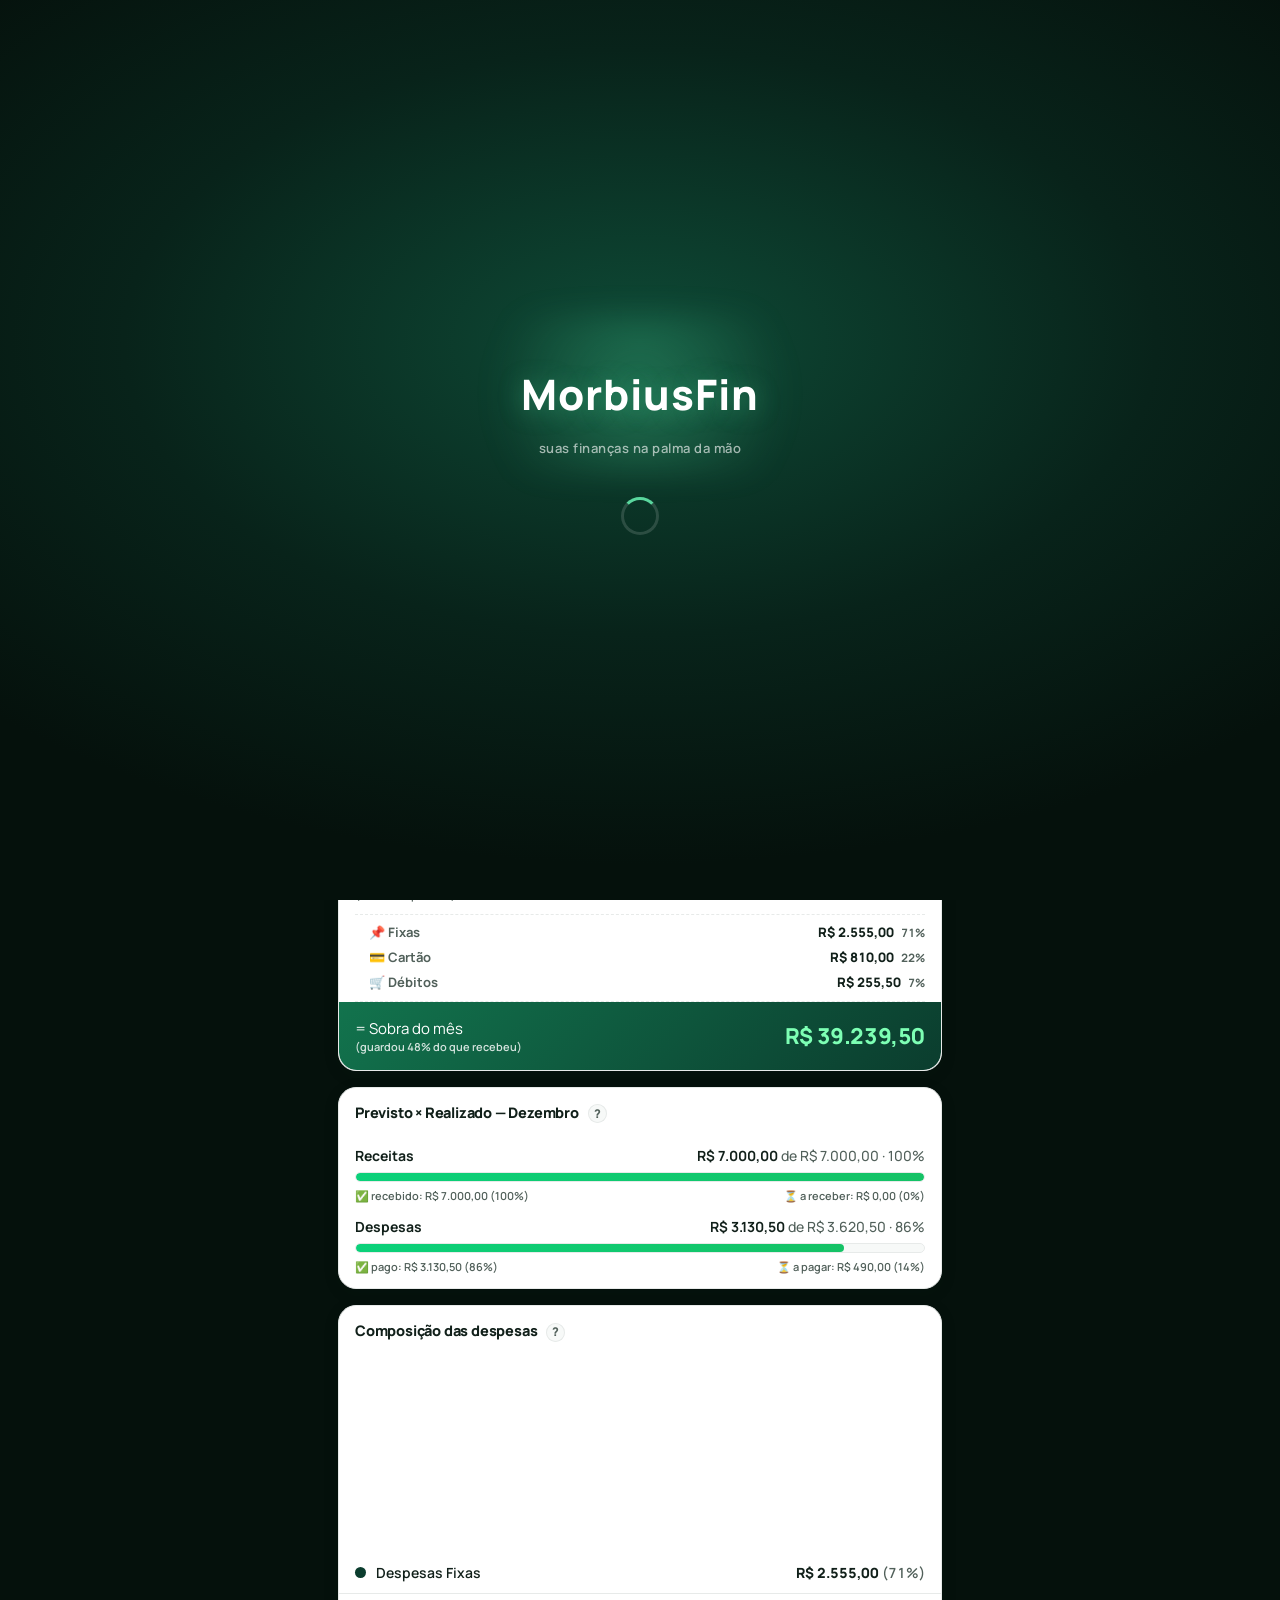
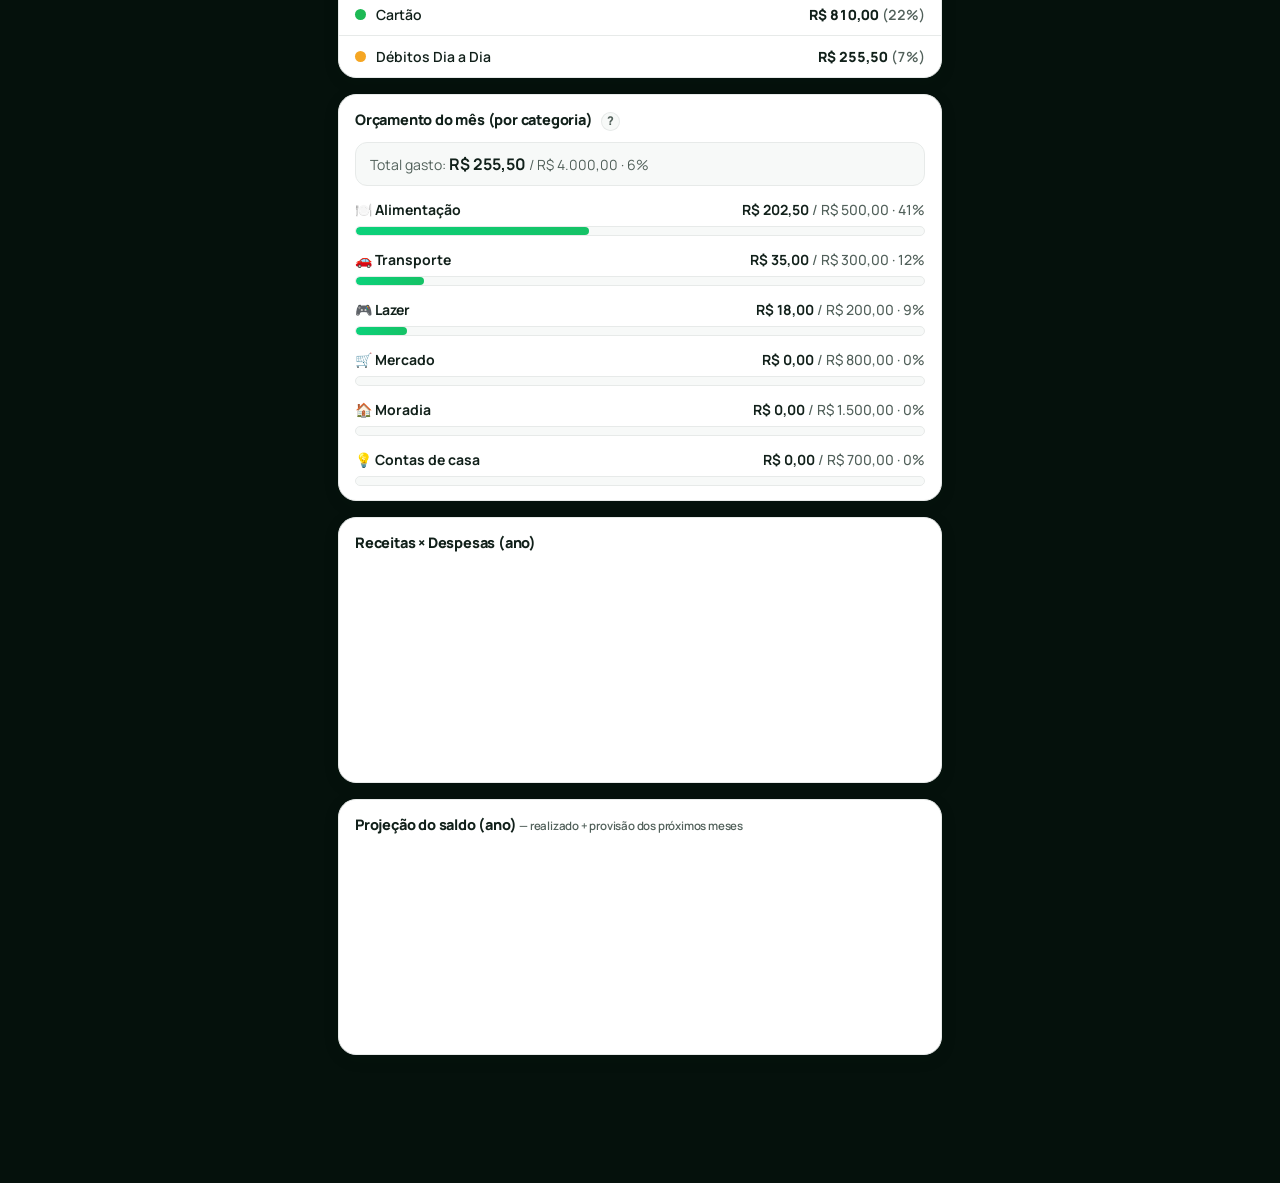
==== commit 78f12208: "feat: Conta na nuvem (Supabase, email+senha, E2E) — opt-in, additivo (v3.16.0) - js/cloud.js (IIFE -" ====
--- a/index.html
+++ b/index.html
@@ -118,7 +118,10 @@
           <span class="prof-photo-inner" aria-hidden="true"><span class="prof-photo-img"></span></span>
           <span class="prof-photo-cam" aria-hidden="true"><svg viewBox="0 0 24 24"><path fill="currentColor" d="M20 5h-3.2l-1.1-1.6A1 1 0 0 0 14.9 3H9.1a1 1 0 0 0-.8.4L7.2 5H4a2 2 0 0 0-2 2v11a2 2 0 0 0 2 2h16a2 2 0 0 0 2-2V7a2 2 0 0 0-2-2Zm-8 12a4 4 0 1 1 0-8 4 4 0 0 1 0 8Zm0-2a2 2 0 1 0 0-4 2 2 0 0 0 0 4Z"/></svg></span>
         </button>
-        <button type="button" id="profPhotoRemove" class="prof-rm hidden">Remover foto</button>
+        <div class="prof-photo-acts">
+          <button type="button" id="profPhotoEdit" class="prof-rm prof-edit hidden">✏️ Editar foto</button>
+          <button type="button" id="profPhotoRemove" class="prof-rm hidden">Remover foto</button>
+        </div>
       </div>
       <div class="avatar-pick-wrap">
         <div class="avatar-pick-label">Escolha um avatar ou importe sua foto</div>
@@ -179,7 +182,7 @@
   <!-- MENU LATERAL (☰) -->
   <div id="menuDrawer" class="menu-drawer hidden" role="dialog" aria-modal="true" aria-label="Menu">
     <nav class="menu-panel">
-      <div class="menu-head"><span>Menu</span><button id="menuClose" class="menu-x" aria-label="Fechar">✕</button></div>
+      <div class="menu-head"><span>Menu</span><div class="menu-head-actions"><button id="menuLogout" class="menu-exit" type="button" aria-label="Sair do app">🚪 Sair</button><button id="menuClose" class="menu-x" aria-label="Fechar">✕</button></div></div>
       <div id="exploreWidget"></div>
       <button class="menu-item mi-update hidden" id="miUpdate"><span class="mi-ic">✨</span><span><b>Atualizar o app</b><i id="miUpdateSub">nova versão disponível</i></span></button>
       <button class="menu-item" id="miPerfil"><span class="mi-ic">👤</span><span><b>Editar perfil</b></span></button>
@@ -189,13 +192,14 @@
       <button class="menu-item" id="miInstalar"><span class="mi-ic">📱</span><span><b>Instalar na tela de início</b></span></button>
       <button class="menu-item" id="miAcesso"><span class="mi-ic">🔒</span><span><b>Conta e acesso</b></span></button>
       <button class="menu-item" id="miBackup"><span class="mi-ic">☁️</span><span><b>Backup e sincronização</b></span></button>
+      <button class="menu-item" id="miCloud"><span class="mi-ic">🔐</span><span><b>Conta na nuvem</b><i id="miCloudSub">entrar com email e senha</i></span></button>
       <button class="menu-item" id="miCategorias"><span class="mi-ic">🏷️</span><span><b>Categorias e orçamento</b></span></button>
       <button class="menu-item" id="miMetas"><span class="mi-ic">🎯</span><span><b>Metas</b></span></button>
       <button class="menu-item" id="miConfig"><span class="mi-ic">⚙️</span><span><b>Configurações</b></span></button>
       <button class="menu-item" id="miAviso"><span class="mi-ic">🔔</span><span><b>Aviso de vencimento</b></span></button>
       <button class="menu-item" id="miTema"><span class="mi-ic">🌗</span><span><b>Tema</b></span></button>
       <button class="menu-item danger" id="miZero"><span class="mi-ic">🏁</span><span><b>Começar do zero</b></span></button>
-      <button class="menu-item" id="miLogout"><span class="mi-ic">🚪</span><span><b>Sair do app</b></span></button>
+      <button class="menu-item hidden" id="miLogout"><span class="mi-ic">🚪</span><span><b>Sair do app</b></span></button>
       <button class="menu-item mi-admin hidden" id="miAdmin"><span class="mi-ic">🛡️</span><span><b>Admin</b></span></button>
       <div class="menu-foot" id="menuFoot">MorbiusFin · v<span id="menuVer"></span></div>
     </nav>
@@ -332,9 +336,21 @@
     </div>
   </div>
 
+  <!-- MODAL: Conta na nuvem (login email + senha, E2E) -->
+  <div id="cloudModal" class="modal center hidden" role="dialog" aria-modal="true" aria-labelledby="cloudTitle">
+    <div class="modal-card cloud-card">
+      <button type="button" id="cloudClose" class="sheet-x" aria-label="Fechar">✕</button>
+      <div class="cloud-ic" aria-hidden="true">☁️</div>
+      <h2 id="cloudTitle" style="text-align:center;margin:6px 0 4px">Conta na nuvem</h2>
+      <div id="cloudBody" class="cloud-body"></div>
+    </div>
+  </div>
+
   <div id="toast" class="toast hidden"></div>
 
   <script src="js/data.js" defer></script>
   <script src="js/app.js" defer></script>
+  <script src="https://cdn.jsdelivr.net/npm/@supabase/supabase-js@2/dist/umd/supabase.js" defer></script>
+  <script src="js/cloud.js" defer></script>
 </body>
 </html>
--- a/css/styles.css
+++ b/css/styles.css
@@ -105,8 +105,8 @@
    só o verde (nunca o app). Esconde também o conteúdo do app pra não vazar no vão do teclado (iOS). */
 /* COR sólida ANTES do gradiente: a área de overscroll/safe-area do iOS pinta a background-COLOR
    (o gradiente é imagem) — sem a cor sólida, sobra a faixa BRANCA embaixo. */
-html:has(body.lock-on) { background: #0b3d2e linear-gradient(160deg, #0b3d2e 0%, #12734d 100%); }
-body.lock-on { background: #0b3d2e linear-gradient(160deg, #0b3d2e 0%, #12734d 100%); }
+html:has(body.lock-on) { background: #0b3d2e linear-gradient(160deg, #0b3d2e 0%, #15805a 50%, #0b3d2e 100%); }
+body.lock-on { background: #0b3d2e linear-gradient(160deg, #0b3d2e 0%, #15805a 50%, #0b3d2e 100%); }
 /* Com QUALQUER pop-up aberto (scroll travado ou comemoração): a tela inteira — inclusive a faixa do
    home indicator — fica ESCURA, igual ao escurecido do backdrop. Some a faixa branca/clara embaixo,
    independente do tema. (regra via :has + reforço por JS em lockScroll, p/ Safari sem :has) */
@@ -242,7 +242,10 @@
   display: flex; align-items: center; justify-content: center; background: var(--accent); color: #06251a;
   border: 3px solid var(--card); box-shadow: 0 3px 10px rgba(0,0,0,.45); z-index: 2; }   /* destacada, com anel, fora do recorte */
 .prof-photo .prof-photo-cam svg { width: 18px; height: 18px; display: block; }   /* ícone SVG = centralizado certinho (sem o emoji torto) */
+.prof-photo-acts { display: flex; align-items: center; justify-content: center; gap: 6px; flex-wrap: wrap; }
 .prof-rm { background: none; border: 0; color: var(--red); font-family: var(--font); font-weight: 700; font-size: 13px; cursor: pointer; padding: 4px 8px; }
+.prof-rm.prof-edit { color: var(--accent-2); }
+.prof-photo-acts .prof-rm.hidden { display: none; }
 /* tira de avatares predefinidos (Netflix-style) + importar */
 .avatar-pick-wrap { margin: -4px 0 14px; }
 .avatar-pick-label { font-size: 12px; color: var(--muted); text-align: center; margin-bottom: 8px; }
@@ -486,17 +489,18 @@
 
 /* recorte circular da foto */
 .crop-card { max-width: 360px; }
-.crop-hint { text-align: center; color: var(--muted); font-size: 12.5px; margin: 0 0 10px; }
-.crop-stage { position: relative; width: 226px; height: 226px; max-width: 62vw; max-height: 62vw; margin: 0 auto 14px;
+.crop-hint { text-align: center; color: var(--muted); font-size: 12px; margin: 0 0 8px; }
+.crop-stage { position: relative; width: 196px; height: 196px; max-width: 54vw; max-height: 54vw; margin: 0 auto 10px;
   border-radius: 50%; overflow: hidden; background: #06251a; touch-action: none; cursor: grab;
   box-shadow: 0 0 0 3px var(--accent), inset 0 0 0 9999px rgba(0,0,0,0); user-select: none; }
 .crop-stage:active { cursor: grabbing; }
 .crop-stage #cropImg { position: absolute; top: 0; left: 0; max-width: none; pointer-events: none; user-select: none; -webkit-user-drag: none; }
 /* controles do recorte: zoom e girar — SEMPRE visíveis, um por linha, ícone + barra */
-.crop-ctrl { display: flex; align-items: center; gap: 11px; margin: 0 0 11px; }
-.crop-ctrl + .crop-ctrl { margin-bottom: 26px; }   /* a 2ª barra (girar) não fica sob o rodapé fixo */
+.crop-ctrl { display: flex; align-items: center; gap: 11px; margin: 0 0 9px; }
 .crop-ctrl-ic { flex: 0 0 auto; width: 26px; text-align: center; font-size: 16px; opacity: .85; }
 .crop-slider { flex: 1 1 auto; width: 100%; min-width: 0; accent-color: var(--accent); }
+/* rodapé do crop NÃO é fixo/sticky → sem faixa-gradiente cobrindo a barra de girar e sem scroll */
+.modal-card.crop-card > .modal-actions { position: static; margin: 12px 0 0; padding: 0; }
 
 /* painel de notificações */
 .modal.center .modal-card.notif-card { max-width: 430px; }
@@ -640,6 +644,7 @@
 .lock-back { display: block; width: max-content; max-width: 100%; margin: 16px auto 0; padding: 10px 20px; border-radius: 13px;
   background: rgba(255,255,255,.12); border: 1px solid rgba(255,255,255,.28); color: #fff; font: inherit; font-size: 13.5px; font-weight: 800; cursor: pointer; transition: transform .12s ease, background .2s ease; }
 .lock-back:active { transform: scale(.96); background: rgba(255,255,255,.2); }
+.rec-q { text-align: center; font-size: 16.5px; font-weight: 700; color: var(--ink); line-height: 1.4; margin: 2px 4px 16px; }
 .rec-opts { display: flex; flex-direction: column; gap: 9px; }
 .rec-opts .rec-opt { width: 100%; text-align: center; padding: 13px 12px; border-radius: 13px; font-weight: 700; }
 .rec-opts.shake { animation: recShake .4s ease; }
@@ -669,6 +674,9 @@
 @keyframes drawerIn { from { transform: translateX(-100%); } to { transform: translateX(0); } }
 .menu-head { display: flex; align-items: center; justify-content: space-between; padding: 6px 6px 12px; margin-bottom: 2px; }
 .menu-head span { font-size: 20px; font-weight: 800; color: var(--ink); letter-spacing: -.3px; }
+.menu-head-actions { display: flex; align-items: center; gap: 8px; }
+.menu-exit { display: inline-flex; align-items: center; gap: 5px; background: rgba(229,72,77,.14); border: 1px solid rgba(229,72,77,.32); color: #ff6b6b; font-family: var(--font); font-weight: 800; font-size: 13px; padding: 7px 11px; border-radius: 10px; cursor: pointer; }
+.menu-exit:active { transform: scale(.95); }
 /* itens entram em sequência (cascata) ao abrir o menu + o ícone dá um "pop" */
 .menu-drawer:not(.hidden) .menu-item { animation: menuItemIn .42s cubic-bezier(.2,.8,.2,1) both; animation-delay: calc(.06s + var(--mi, 0) * .055s); }
 @keyframes menuItemIn { from { opacity: 0; transform: translateX(-22px); } to { opacity: 1; transform: none; } }
@@ -835,7 +843,8 @@
 
 /* ===== Tela de bloqueio (PIN) ===== */
 .lock { position: fixed; inset: 0; z-index: 1000;
-  background: linear-gradient(160deg, #0b3d2e 0%, #12734d 100%);
+  /* rodapé do gradiente volta a #0b3d2e (= cor de fundo / safe-area) → sem faixa no fim da tela */
+  background: #0b3d2e linear-gradient(160deg, #0b3d2e 0%, #15805a 50%, #0b3d2e 100%);
   display: flex; align-items: center; justify-content: center; padding: 24px;
   /* camada de GPU própria → compõe acima da tabbar (que tem translateZ(0)); sem faixa no rodapé */
   transform: translateZ(0); -webkit-transform: translateZ(0); }
@@ -1219,11 +1228,11 @@
 /* dissolve o conteúdo que rola por baixo ANTES de chegar nos botões — sem "vazar" atrás do botão.
    Faixa alta (52px): a base fica SÓLIDA (cor do card) e some pra cima, ocultando o "travessão" de
    informações que aparecia atrás dos botões fixos. Vale p/ todo modal com rodapé fixo. */
-.modal-card:not(.alert-card):not(.greet-card):not(.ig-card) > .modal-actions::before { content: ""; position: absolute; left: 0; right: 0; top: -30px; height: 30px;
+.modal-card:not(.alert-card):not(.greet-card):not(.ig-card):not(.crop-card) > .modal-actions::before { content: ""; position: absolute; left: 0; right: 0; top: -30px; height: 30px;
   background: linear-gradient(to top, var(--card) 0, var(--card) 55%, transparent 100%); pointer-events: none; }
 /* tampa SÓLIDA abaixo do rodapé: cobre os ~22px de padding do card onde o conteúdo vazava ABAIXO do botão
    (sticky bottom:0 + margin-bottom negativa deixam essa faixa sem fundo). */
-.modal-card:not(.alert-card):not(.greet-card):not(.ig-card) > .modal-actions::after { content: ""; position: absolute; left: 0; right: 0; top: 100%; height: 30px;
+.modal-card:not(.alert-card):not(.greet-card):not(.ig-card):not(.crop-card) > .modal-actions::after { content: ""; position: absolute; left: 0; right: 0; top: 100%; height: 30px;
   background: var(--card); pointer-events: none; }
 
 /* Modais altos (Categorias, Emoji): cabeçalho FIXO (título + ✕ sempre visíveis) e só o corpo rola */
@@ -1283,7 +1292,7 @@
 .ac-item .ac-c { flex: 0 0 auto; font-size: 11.5px; color: var(--muted); }
 
 /* observações da compra (textarea) */
-.f-obs { width: 100%; resize: none; min-height: 46px; font-family: var(--font); }
+.f-obs { width: 100%; resize: none; min-height: 56px; line-height: 1.45; font-family: var(--font); }
 
 /* emoji da meta escolhido à mão (unicode estático, sem webp animado) + botão de escolher */
 .meta-emoji-uni { display: inline-flex; align-items: center; justify-content: center; line-height: 1; font-size: 30px; }
@@ -1349,9 +1358,9 @@
 
 .field { display: block; margin-bottom: 14px; }
 .field span { display: block; font-size: 13px; color: var(--muted); margin-bottom: 6px; font-weight: 700; }
-.field input, .field select { width: 100%; padding: 13px 14px; border: 1px solid var(--line); border-radius: 13px; font-size: 16px;
+.field input, .field select, .field textarea { width: 100%; padding: 13px 14px; border: 1px solid var(--line); border-radius: 13px; font-size: 16px;
   background: var(--card-2); color: var(--ink); font-family: var(--font); transition: border-color .2s ease, box-shadow .2s ease; }
-.field input:focus, .field select:focus { outline: none; border-color: var(--accent); box-shadow: 0 0 0 4px var(--ring); }
+.field input:focus, .field select:focus, .field textarea:focus { outline: none; border-color: var(--accent); box-shadow: 0 0 0 4px var(--ring); }
 /* input[type=date] no iOS: o controle nativo impõe altura/centralização próprias e o valor
    saía CENTRALIZADO e fora da caixa. -webkit-appearance:none remove o estilo nativo → vira uma
    caixa idêntica à de texto (mesma altura do "Valor da compra"). O toque ainda abre o calendário. */
@@ -1565,6 +1574,7 @@
 .venc-meta { font-size: 12px; color: var(--muted); font-weight: 600; }
 .venc-meta b { color: var(--amber); font-weight: 800; }
 .venc-row { display: flex; align-items: center; gap: 12px; padding: 12px 16px; border-top: 1px solid var(--line); position: relative; overflow: hidden; transition: background .15s ease; }
+.venc-row[data-vid] { cursor: pointer; }
 .venc-row:active { filter: brightness(1.08); }
 /* tint suave que esmaece da esquerda (sombra de cor leve por urgência) */
 .venc-row.u-red   { background: linear-gradient(90deg, rgba(229,72,77,.13), transparent 62%); }
@@ -1595,6 +1605,30 @@
 .flow-row.total .pos { color: #7dffb4; } .flow-row.total .neg { color: #ff9a9d; }
 .flow-row.total span i { color: rgba(255,255,255,.82); }   /* % na linha verde fica legível */
 
+.orc-total { margin: 2px 16px 10px; background: var(--card-2); border: 1px solid var(--line); border-radius: 12px; padding: 10px 14px; font-size: 14px; color: var(--muted); }
+.orc-total b { color: var(--ink); font-size: 16px; }
+.orc-total i { font-style: normal; }
+.orc-total.neg b { color: var(--red); }
+/* Conta na nuvem (login email+senha) */
+.cloud-card { max-width: 380px; }
+.cloud-ic { font-size: 36px; line-height: 1; text-align: center; }
+.cloud-body { margin-top: 6px; }
+.cloud-msg { min-height: 20px; margin: 8px 2px 2px; font-size: 13px; font-weight: 700; color: var(--muted); text-align: center; }
+.cloud-msg.bad { color: #ff6b6b; }
+.cloud-acct { text-align: center; font-size: 14.5px; color: var(--muted); line-height: 1.5; margin: 4px 0 14px; }
+.cloud-acct b { color: var(--ink); font-size: 16px; word-break: break-all; }
+.cloud-acts { display: flex; flex-direction: column; gap: 10px; }
+.cloud-ok { text-align: center; padding: 6px 4px 2px; }
+.cloud-ok-ic { font-size: 42px; margin-bottom: 8px; }
+.cloud-ok p { font-size: 14.5px; line-height: 1.55; color: var(--ink); margin: 0; }
+#miCloud span i { display: block; font-style: normal; font-size: 11.5px; color: var(--muted); font-weight: 600; margin-top: 1px; }
+
+/* observação da compra em tela cheia (toque no 📝) */
+.obs-flag { cursor: pointer; }
+.obs-card { max-width: 380px; }
+.obs-ic { font-size: 34px; line-height: 1; text-align: center; }
+.obs-desc { font-weight: 800; font-size: 15px; color: var(--ink); text-align: center; margin: 0 0 10px; }
+.obs-text { white-space: pre-wrap; word-break: break-word; text-align: left; background: var(--card-2); border: 1px solid var(--line); border-radius: 12px; padding: 14px 16px; font-size: 15.5px; line-height: 1.55; color: var(--ink); min-height: 92px; max-height: 50vh; overflow-y: auto; }
 .pr-block { margin: 14px 0; padding: 0 16px; }
 .pr-head { display: flex; justify-content: space-between; font-size: 14px; font-weight: 700; margin-bottom: 7px; }
 .pr-head i { font-style: normal; color: var(--muted); font-weight: 500; }
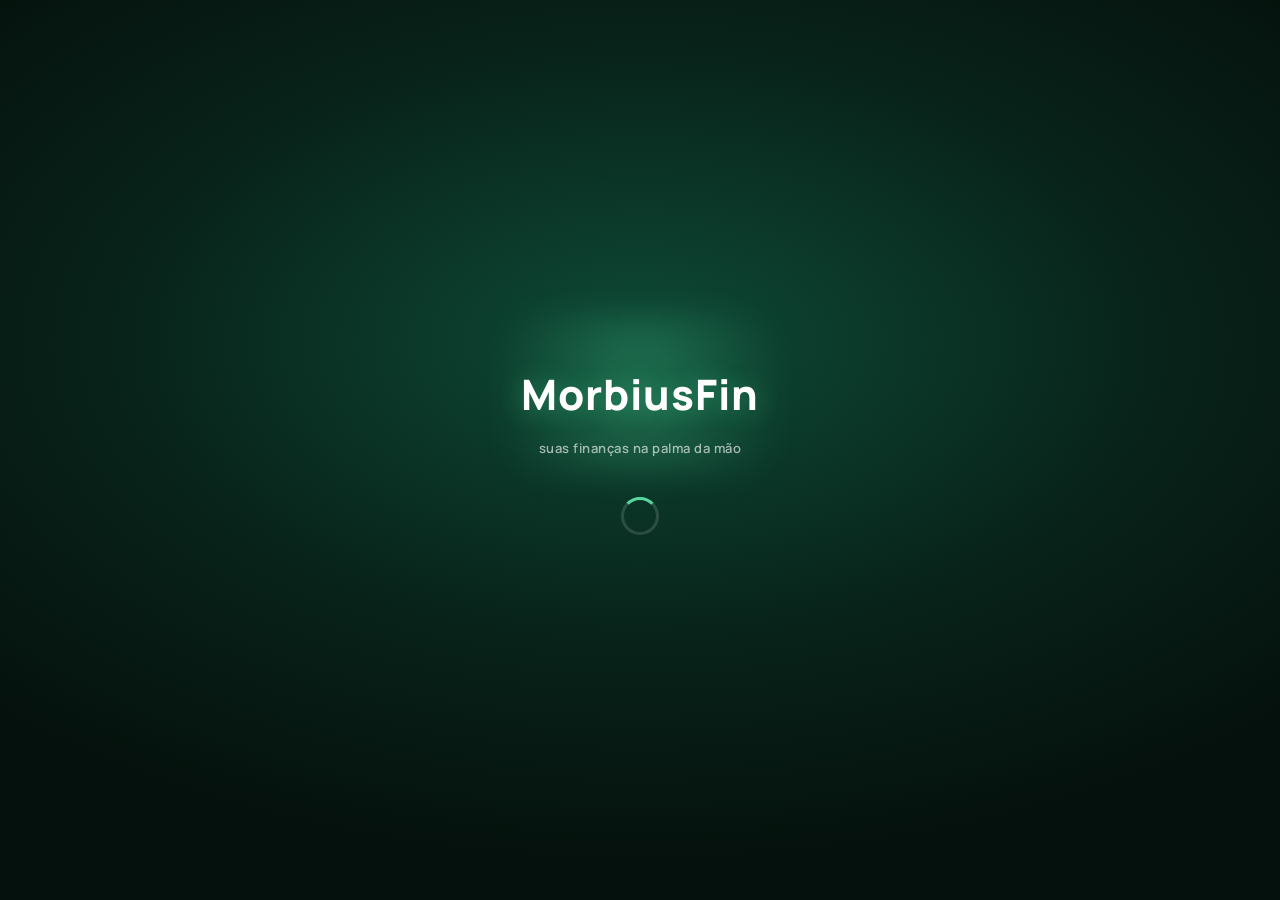
==== commit 0f26d50a: "chore: menu mais limpo — remove item "Conta na nuvem", Sair vira logout da conta, email no rodapé (v" ====
--- a/index.html
+++ b/index.html
@@ -192,7 +192,6 @@
       <button class="menu-item" id="miInstalar"><span class="mi-ic">📱</span><span><b>Instalar na tela de início</b></span></button>
       <button class="menu-item" id="miAcesso"><span class="mi-ic">🔒</span><span><b>Conta e acesso</b></span></button>
       <button class="menu-item" id="miBackup"><span class="mi-ic">☁️</span><span><b>Backup e sincronização</b></span></button>
-      <button class="menu-item" id="miCloud"><span class="mi-ic">🔐</span><span><b>Conta na nuvem</b><i id="miCloudSub">entrar com email e senha</i></span></button>
       <button class="menu-item" id="miCategorias"><span class="mi-ic">🏷️</span><span><b>Categorias e orçamento</b></span></button>
       <button class="menu-item" id="miMetas"><span class="mi-ic">🎯</span><span><b>Metas</b></span></button>
       <button class="menu-item" id="miConfig"><span class="mi-ic">⚙️</span><span><b>Configurações</b></span></button>
--- a/css/styles.css
+++ b/css/styles.css
@@ -615,28 +615,32 @@
 @keyframes lfPop { 0% { transform: scale(.55); opacity: 0; } 45% { transform: scale(1.07); opacity: 1; } 100% { transform: scale(1); opacity: 1; } }
 
 /* ===== Tela de entrada (landing após sair) ===== */
-.welcome-screen { position: fixed; inset: 0; z-index: 80; display: flex; align-items: center; justify-content: center;
-  background: var(--bg); padding: calc(24px + var(--safe-top)) 26px calc(24px + var(--safe-bottom));
-  opacity: 0; transition: opacity .45s ease; }
+.welcome-screen { position: fixed; inset: 0; z-index: 80; display: flex; flex-direction: column; align-items: center; justify-content: center;
+  background: var(--bg); padding: calc(18px + var(--safe-top)) 26px calc(18px + var(--safe-bottom));
+  opacity: 0; transition: opacity .45s ease; overflow-y: auto; -webkit-overflow-scrolling: touch; }
 .welcome-screen.show { opacity: 1; }
-.wel-inner { width: 100%; max-width: 340px; text-align: center; display: flex; flex-direction: column; align-items: center; }
-.wel-avatar { width: 148px; height: 148px; aspect-ratio: 1; border-radius: 50%; overflow: hidden; margin-bottom: 18px; flex: 0 0 auto;
+.wel-brand { font-size: 27px; font-weight: 800; letter-spacing: -.4px; color: var(--accent); margin: 0 0 16px; flex: 0 0 auto; text-align: center; }
+.wel-inner { width: 100%; max-width: 340px; text-align: center; display: flex; flex-direction: column; align-items: center; flex: 0 0 auto; }
+.wel-avatar { width: 112px; height: 112px; aspect-ratio: 1; border-radius: 50%; overflow: hidden; margin-bottom: 14px; flex: 0 0 auto;
   background-size: cover; background-position: center;   /* foto importada */
   box-shadow: 0 0 0 4px rgba(33,194,102,.30), 0 14px 40px rgba(0,0,0,.4); }
 /* emoji-gif PERFEITAMENTE centrado no círculo (entrada e saída) */
 .wel-avatar .animal-anim, .wel-avatar .animal-svg, .lf-avatar .animal-anim, .lf-avatar .animal-svg { width: 100%; height: 100%; display: flex; align-items: center; justify-content: center; }
 .wel-avatar .animal-anim .emoji-anim, .lf-avatar .animal-anim .emoji-anim { width: 86%; height: 86%; object-fit: contain; margin: 0; display: block; }
-.wel-name { font-size: 22px; font-weight: 800; letter-spacing: -.4px; color: var(--ink); }
-.wel-sub { font-size: 13px; color: var(--muted); margin: 2px 0 24px; }
-.wel-enter { width: 100%; padding: 15px; border-radius: 16px; font-weight: 800; font-size: 16px; box-shadow: 0 14px 30px rgba(11,61,46,.4); }
-.wel-sep { display: flex; align-items: center; gap: 10px; width: 100%; color: var(--muted); font-size: 12px; margin: 18px 0; }
+.wel-name { font-size: 21px; font-weight: 800; letter-spacing: -.4px; color: var(--ink); }
+.wel-sub { font-size: 13px; color: var(--muted); margin: 3px 0 18px; line-height: 1.45; }
+.wel-field { display: block; width: 100%; text-align: left; margin-bottom: 11px; }
+.wel-field span { display: block; font-size: 12.5px; color: var(--muted); margin-bottom: 5px; font-weight: 700; }
+.wel-field input { width: 100%; padding: 13px 14px; border: 1px solid var(--line); border-radius: 13px; font-size: 16px; background: var(--card-2); color: var(--ink); font-family: var(--font); }
+.wel-field input:focus { outline: none; border-color: var(--accent); box-shadow: 0 0 0 4px var(--ring); }
+.wel-msg { min-height: 18px; font-size: 12.5px; font-weight: 700; color: var(--muted); margin: 2px 0 8px; text-align: center; }
+.wel-msg.bad { color: #ff6b6b; }
+.wel-enter { width: 100%; padding: 15px; border-radius: 16px; font-weight: 800; font-size: 16px; box-shadow: 0 14px 30px rgba(11,61,46,.4); margin-top: 4px; }
+.wel-link { width: 100%; background: 0; border: 0; color: var(--accent-2); font-family: var(--font); font-weight: 700; font-size: 13.5px; padding: 12px 0 2px; cursor: pointer; }
+.wel-sep { display: flex; align-items: center; gap: 10px; width: 100%; color: var(--muted); font-size: 12px; margin: 14px 0; }
 .wel-sep::before, .wel-sep::after { content: ""; flex: 1; height: 1px; background: var(--line); }
 .wel-new { width: 100%; }
-.wel-newhint { font-size: 11.5px; color: var(--muted); margin: 8px 0 0; line-height: 1.45; }
-.wel-brand { position: absolute; top: calc(var(--safe-top) + 12vh); left: 0; right: 0; text-align: center;
-  font-size: 27px; font-weight: 800; letter-spacing: -.4px; color: var(--accent); }
-.wel-copy { position: absolute; bottom: calc(20px + var(--safe-bottom)); left: 0; right: 0; text-align: center;
-  font-size: 11px; color: var(--muted); line-height: 1.5; padding: 0 24px; }
+.wel-copy { font-size: 11px; color: var(--muted); line-height: 1.5; padding: 0 24px; margin: 18px 0 0; flex: 0 0 auto; text-align: center; }
 
 /* ===== Recuperação por pergunta secreta ===== */
 .lock-forgot { display: block; width: 100%; margin: 12px auto 0; background: none; border: 0; color: rgba(255,255,255,.82); font: inherit; font-size: 13px; font-weight: 700; text-decoration: underline; cursor: pointer; }
@@ -699,7 +703,8 @@
 .menu-item b { font-size: 14.5px; font-weight: 800; }
 .menu-item i { font-size: 12px; color: var(--muted); font-style: normal; margin-top: 1px; }
 .menu-item.danger b { color: #e5675f; }
-.menu-foot { margin-top: auto; padding: 12px 6px 2px; font-size: 12px; color: var(--muted); text-align: center; }
+.menu-foot { margin-top: auto; padding: 12px 6px 2px; font-size: 12px; color: var(--muted); text-align: center; line-height: 1.5; }
+.menu-foot-email { color: var(--accent-2); font-weight: 700; word-break: break-all; }
 
 /* ===== Acesso (PIN real / modo teste) ===== */
 .lock-hint { font-size: 12.5px; color: var(--muted); margin: 12px 0 0; text-align: center; line-height: 1.4; }
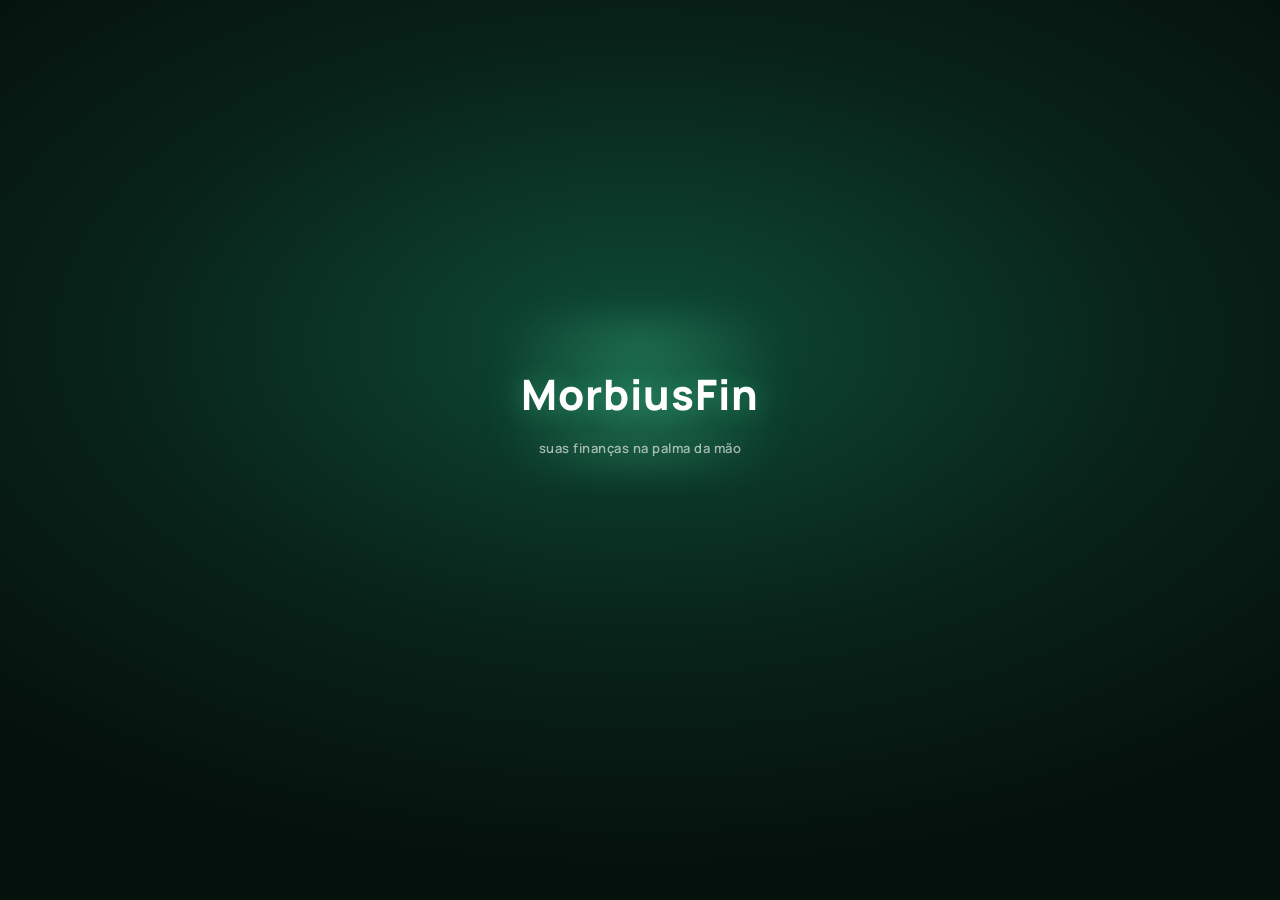
==== commit 66203f9b: "feat: badge do plano atual no topo do menu (v3.18.6) menu-head mostra Teste/Plus/Pro/Ultimate (+dias" ====
--- a/index.html
+++ b/index.html
@@ -182,7 +182,7 @@
   <!-- MENU LATERAL (☰) -->
   <div id="menuDrawer" class="menu-drawer hidden" role="dialog" aria-modal="true" aria-label="Menu">
     <nav class="menu-panel">
-      <div class="menu-head"><span>Menu</span><div class="menu-head-actions"><button id="menuLogout" class="menu-exit" type="button" aria-label="Sair do app">🚪 Sair</button><button id="menuClose" class="menu-x" aria-label="Fechar">✕</button></div></div>
+      <div class="menu-head"><span>Menu</span><span id="menuPlan" class="menu-plan hidden" role="button" tabindex="0" aria-label="Seu plano"></span><div class="menu-head-actions"><button id="menuLogout" class="menu-exit" type="button" aria-label="Sair do app">🚪 Sair</button><button id="menuClose" class="menu-x" aria-label="Fechar">✕</button></div></div>
       <div id="exploreWidget"></div>
       <button class="menu-item mi-update hidden" id="miUpdate"><span class="mi-ic">✨</span><span><b>Atualizar o app</b><i id="miUpdateSub">nova versão disponível</i></span></button>
       <button class="menu-item" id="miPerfil"><span class="mi-ic">👤</span><span><b>Editar perfil</b></span></button>
--- a/css/styles.css
+++ b/css/styles.css
@@ -640,7 +640,57 @@
 .wel-sep { display: flex; align-items: center; gap: 10px; width: 100%; color: var(--muted); font-size: 12px; margin: 14px 0; }
 .wel-sep::before, .wel-sep::after { content: ""; flex: 1; height: 1px; background: var(--line); }
 .wel-new { width: 100%; }
-.wel-copy { font-size: 11px; color: var(--muted); line-height: 1.5; padding: 0 24px; margin: 18px 0 0; flex: 0 0 auto; text-align: center; }
+.wel-copy { font-size: 11px; color: var(--muted); line-height: 1.6; padding: 0 24px; margin: 18px 0 0; flex: 0 0 auto; text-align: center; }
+.wel-copy a { color: var(--accent-2); font-weight: 700; text-decoration: none; }
+/* botão "Ver planos" no rodapé do login — inline como link */
+.wel-plans-link { background: none; border: none; padding: 0; font: inherit; font-size: 11px; font-weight: 700; color: var(--accent-2); cursor: pointer; text-decoration: none; }
+.wel-plans-link:active { opacity: .7; }
+/* tela de acesso bloqueado/expirado — card centrado, ícone de status */
+.wel-inner.wel-blocked { background: var(--card); border: 1px solid var(--line); border-radius: 24px; padding: 32px 24px 22px; box-shadow: 0 28px 70px rgba(0,0,0,.5); }
+.wel-status-ic { width: 88px; height: 88px; border-radius: 50%; display: flex; align-items: center; justify-content: center; font-size: 42px; line-height: 1; margin-bottom: 18px; flex: 0 0 auto; }
+.wel-status-ic.warn { background: radial-gradient(circle at 50% 32%, rgba(245,166,35,.22), rgba(245,166,35,.05)); box-shadow: inset 0 0 0 1.5px rgba(245,166,35,.32); }
+.wel-status-ic.danger { background: radial-gradient(circle at 50% 32%, rgba(255,107,107,.22), rgba(255,107,107,.05)); box-shadow: inset 0 0 0 1.5px rgba(255,107,107,.34); }
+.wel-blocked .wel-sub { margin: 4px 6px 20px; }
+.wel-note { font-size: 12.5px; color: var(--muted); line-height: 1.55; margin: 16px 0 2px; text-align: center; }
+.wel-note a { color: var(--accent-2); font-weight: 700; text-decoration: none; }
+
+/* ===== Banner de trial ===== */
+.trial-banner {
+  display: flex; align-items: center; justify-content: center;
+  background: linear-gradient(90deg, #0b6e91, #1a7f5a);
+  color: #fff; font-size: 12.5px; font-weight: 700;
+  padding: 9px 18px; text-align: center; cursor: pointer;
+  gap: 6px; letter-spacing: -.1px;
+  transition: opacity .2s;
+}
+.trial-banner.hidden { display: none; }
+.trial-banner:active { opacity: .8; }
+
+/* ===== Modal de planos ===== */
+.planos-card { max-width: 440px !important; padding: 24px 20px 20px !important; }
+.planos-title { font-size: 20px; font-weight: 800; text-align: center; margin: 0 0 4px; }
+.planos-sub { font-size: 12.5px; color: var(--muted); text-align: center; margin: 0 0 16px; }
+.plan-toggle { display: flex; gap: 4px; background: var(--card-2); border-radius: 12px; padding: 4px; margin: 0 0 16px; }
+.plan-tog-btn { flex: 1; padding: 8px 0; border: none; border-radius: 9px; background: none; font: inherit; font-size: 13.5px; font-weight: 700; color: var(--muted); cursor: pointer; transition: background .15s, color .15s; }
+.plan-tog-btn.active { background: var(--card); color: var(--ink); box-shadow: 0 1px 6px rgba(0,0,0,.10); }
+.planos-cards { display: flex; flex-direction: column; gap: 12px; margin-bottom: 14px; }
+.plan-card { position: relative; border: 2px solid var(--line); border-radius: 18px; padding: 16px 16px 14px; transition: transform .25s ease, box-shadow .25s ease; }
+/* melhor escolha (muda entre Mensal/Anual) — borda viva, glow pulsante e leve destaque */
+.plan-rec { transform: scale(1.025); z-index: 1; animation: planGlow 1.9s ease-in-out infinite; }
+@keyframes planGlow {
+  0%, 100% { box-shadow: 0 0 0 1px var(--glow), 0 0 12px -4px var(--glow); }
+  50%      { box-shadow: 0 0 0 2px var(--glow), 0 0 26px 0 var(--glow); }
+}
+.plan-badge { position: absolute; top: -11px; left: 50%; transform: translateX(-50%); color: #fff; font-size: 11.5px; font-weight: 800; letter-spacing: .2px; padding: 4px 13px; border-radius: 999px; white-space: nowrap; box-shadow: 0 4px 12px rgba(0,0,0,.4); animation: planBadge 1.9s ease-in-out infinite; }
+@keyframes planBadge { 0%,100% { transform: translateX(-50%) scale(1); } 50% { transform: translateX(-50%) scale(1.06); } }
+.plan-econ { font-size: 12px; font-weight: 700; margin: -4px 0 11px; }
+@media (prefers-reduced-motion: reduce) { .plan-rec, .plan-badge { animation: none; } }
+.plan-name { font-size: 17px; font-weight: 800; margin: 0 0 4px; }
+.plan-desc { font-size: 13px; color: var(--muted); margin: 0 0 8px; line-height: 1.45; }
+.plan-price { font-size: 15px; font-weight: 800; color: var(--ink); margin: 0 0 12px; }
+.plan-btn { width: 100%; border-radius: 13px !important; font-size: 15px !important; }
+.planos-note { font-size: 11px; color: var(--muted); text-align: center; margin: 0; line-height: 1.6; }
+.planos-note a { color: var(--accent-2); font-weight: 700; text-decoration: none; }
 
 /* ===== Recuperação por pergunta secreta ===== */
 .lock-forgot { display: block; width: 100%; margin: 12px auto 0; background: none; border: 0; color: rgba(255,255,255,.82); font: inherit; font-size: 13px; font-weight: 700; text-decoration: underline; cursor: pointer; }
@@ -679,6 +729,14 @@
 .menu-head { display: flex; align-items: center; justify-content: space-between; padding: 6px 6px 12px; margin-bottom: 2px; }
 .menu-head span { font-size: 20px; font-weight: 800; color: var(--ink); letter-spacing: -.3px; }
 .menu-head-actions { display: flex; align-items: center; gap: 8px; }
+/* badge do plano atual no topo do menu */
+.menu-head .menu-plan { font-size: 12px; font-weight: 800; letter-spacing: .2px; line-height: 1; padding: 5px 11px; border-radius: 999px; border: 1px solid transparent; cursor: pointer; white-space: nowrap; }
+.menu-plan.hidden { display: none; }
+.menu-plan:active { transform: scale(.94); }
+.menu-plan.plan-teste    { color: #f5a623; background: rgba(245,166,35,.13); border-color: rgba(245,166,35,.4); }
+.menu-plan.plan-plus     { color: #15c266; background: rgba(21,194,102,.13); border-color: rgba(21,194,102,.42); }
+.menu-plan.plan-pro      { color: #3aa0d8; background: rgba(58,160,216,.15); border-color: rgba(58,160,216,.42); }
+.menu-plan.plan-ultimate { color: #a987f5; background: rgba(124,58,237,.17); border-color: rgba(124,58,237,.46); }
 .menu-exit { display: inline-flex; align-items: center; gap: 5px; background: rgba(229,72,77,.14); border: 1px solid rgba(229,72,77,.32); color: #ff6b6b; font-family: var(--font); font-weight: 800; font-size: 13px; padding: 7px 11px; border-radius: 10px; cursor: pointer; }
 .menu-exit:active { transform: scale(.95); }
 /* itens entram em sequência (cascata) ao abrir o menu + o ícone dá um "pop" */
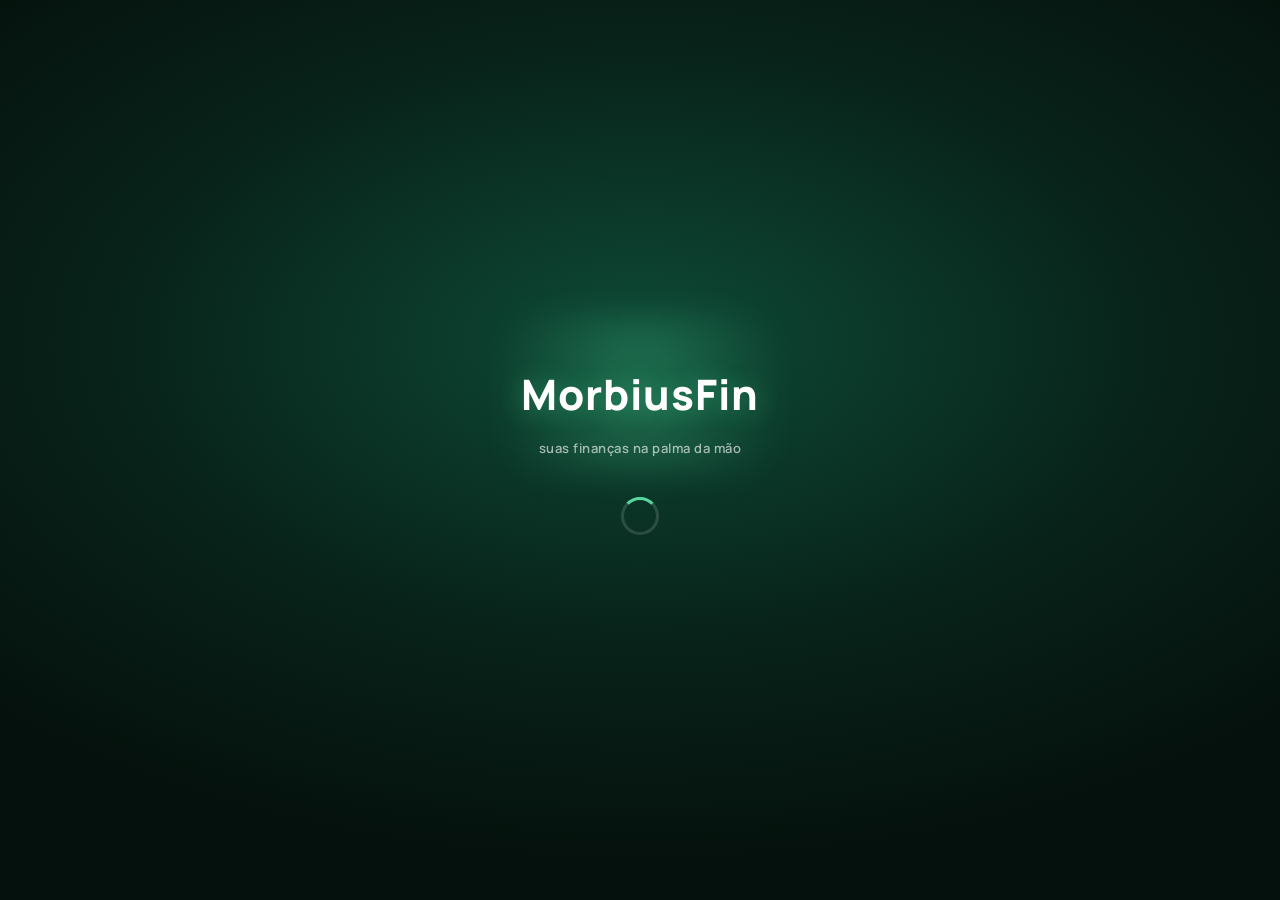
==== commit dbf3ab59: "feat(menu): botao 'Atualizar' ao lado de Sair - puxa a licenca da nuvem na hora forceLicenseSync: de" ====
--- a/index.html
+++ b/index.html
@@ -44,7 +44,7 @@
         <button id="btnUndo" class="icon-btn" aria-label="Desfazer" title="Desfazer (Ctrl+Z)">↩︎</button>
         <button id="btnRedo" class="icon-btn" aria-label="Refazer" title="Refazer (Ctrl+Y)">↪︎</button>
         <button id="btnWhatsNew" class="icon-btn wn-btn hidden" title="Novidades disponíveis" aria-label="Novidades"><img class="emoji-anim hdr-emoji" src="emoji/brilho.webp" alt="" aria-hidden="true" draggable="false" /><span class="wn-dot" aria-hidden="true"></span></button>
-        <button id="btnProfile" class="avatar-btn" title="Meu perfil" aria-label="Meu perfil"><span class="avatar-img" aria-hidden="true"></span><span class="avatar-ini" aria-hidden="true">👤</span></button>
+        <span class="avatar-wrap"><span id="hdrPlan" class="hdr-plan hidden" aria-hidden="true"></span><button id="btnProfile" class="avatar-btn" title="Meu perfil" aria-label="Meu perfil"><span class="avatar-img" aria-hidden="true"></span><span class="avatar-ini" aria-hidden="true">👤</span></button></span>
       </div>
     </div>
     <div class="month-wrap">
@@ -182,8 +182,9 @@
   <!-- MENU LATERAL (☰) -->
   <div id="menuDrawer" class="menu-drawer hidden" role="dialog" aria-modal="true" aria-label="Menu">
     <nav class="menu-panel">
-      <div class="menu-head"><span>Menu</span><span id="menuPlan" class="menu-plan hidden" role="button" tabindex="0" aria-label="Seu plano"></span><div class="menu-head-actions"><button id="menuLogout" class="menu-exit" type="button" aria-label="Sair do app">🚪 Sair</button><button id="menuClose" class="menu-x" aria-label="Fechar">✕</button></div></div>
+      <div class="menu-head"><span>Menu</span><div class="menu-head-actions"><button id="menuRefresh" class="menu-exit menu-refresh" type="button" aria-label="Atualizar acesso agora">🔄 Atualizar</button><button id="menuLogout" class="menu-exit" type="button" aria-label="Sair do app">🚪 Sair</button><button id="menuClose" class="menu-x" aria-label="Fechar">✕</button></div></div>
       <div id="exploreWidget"></div>
+      <button id="menuPlanCard" class="menu-plan-card hidden" type="button" aria-label="Seu plano"></button>
       <button class="menu-item mi-update hidden" id="miUpdate"><span class="mi-ic">✨</span><span><b>Atualizar o app</b><i id="miUpdateSub">nova versão disponível</i></span></button>
       <button class="menu-item" id="miPerfil"><span class="mi-ic">👤</span><span><b>Editar perfil</b></span></button>
       <button class="menu-item" id="miTutorial"><span class="mi-ic">🎓</span><span><b>Tutorial rápido</b></span></button>
--- a/css/styles.css
+++ b/css/styles.css
@@ -642,6 +642,7 @@
 .wel-new { width: 100%; }
 .wel-copy { font-size: 11px; color: var(--muted); line-height: 1.6; padding: 0 24px; margin: 18px 0 0; flex: 0 0 auto; text-align: center; }
 .wel-copy a { color: var(--accent-2); font-weight: 700; text-decoration: none; }
+.wel-ver { text-align: center; font-size: 11px; font-weight: 700; color: var(--muted); opacity: .65; margin: 8px 0 0; letter-spacing: .3px; }
 /* botão "Ver planos" no rodapé do login — inline como link */
 .wel-plans-link { background: none; border: none; padding: 0; font: inherit; font-size: 11px; font-weight: 700; color: var(--accent-2); cursor: pointer; text-decoration: none; }
 .wel-plans-link:active { opacity: .7; }
@@ -672,11 +673,14 @@
 .planos-sub { font-size: 12.5px; color: var(--muted); text-align: center; margin: 0 0 16px; }
 .plan-toggle { display: flex; gap: 4px; background: var(--card-2); border-radius: 12px; padding: 4px; margin: 0 0 16px; }
 .plan-tog-btn { flex: 1; padding: 8px 0; border: none; border-radius: 9px; background: none; font: inherit; font-size: 13.5px; font-weight: 700; color: var(--muted); cursor: pointer; transition: background .15s, color .15s; }
-.plan-tog-btn.active { background: var(--card); color: var(--ink); box-shadow: 0 1px 6px rgba(0,0,0,.10); }
+.plan-tog-btn.active { background: linear-gradient(135deg, var(--green-2), var(--accent)); color: #fff; box-shadow: 0 4px 14px rgba(11,61,46,.35); }
 .planos-cards { display: flex; flex-direction: column; gap: 12px; margin-bottom: 14px; }
-.plan-card { position: relative; border: 2px solid var(--line); border-radius: 18px; padding: 16px 16px 14px; transition: transform .25s ease, box-shadow .25s ease; }
+.plan-card { position: relative; border: 2px solid var(--line); border-radius: 18px; padding: 16px 16px 14px; transition: transform .25s ease, box-shadow .25s ease; animation: planIn .32s ease both; }
+/* entrada suave dos cards ao trocar Mensal/Anual */
+@keyframes planIn { from { opacity: 0; transform: translateY(10px); } to { opacity: 1; transform: translateY(0); } }
+@keyframes planInRec { from { opacity: 0; } to { opacity: 1; } }
 /* melhor escolha (muda entre Mensal/Anual) — borda viva, glow pulsante e leve destaque */
-.plan-rec { transform: scale(1.025); z-index: 1; animation: planGlow 1.9s ease-in-out infinite; }
+.plan-rec { transform: scale(1.025); z-index: 1; animation: planGlow 1.9s ease-in-out infinite, planInRec .32s ease both; }
 @keyframes planGlow {
   0%, 100% { box-shadow: 0 0 0 1px var(--glow), 0 0 12px -4px var(--glow); }
   50%      { box-shadow: 0 0 0 2px var(--glow), 0 0 26px 0 var(--glow); }
@@ -684,13 +688,26 @@
 .plan-badge { position: absolute; top: -11px; left: 50%; transform: translateX(-50%); color: #fff; font-size: 11.5px; font-weight: 800; letter-spacing: .2px; padding: 4px 13px; border-radius: 999px; white-space: nowrap; box-shadow: 0 4px 12px rgba(0,0,0,.4); animation: planBadge 1.9s ease-in-out infinite; }
 @keyframes planBadge { 0%,100% { transform: translateX(-50%) scale(1); } 50% { transform: translateX(-50%) scale(1.06); } }
 .plan-econ { font-size: 12px; font-weight: 700; margin: -4px 0 11px; }
-@media (prefers-reduced-motion: reduce) { .plan-rec, .plan-badge { animation: none; } }
+@media (prefers-reduced-motion: reduce) { .plan-card, .plan-rec, .plan-badge { animation: none; } }
 .plan-name { font-size: 17px; font-weight: 800; margin: 0 0 4px; }
 .plan-desc { font-size: 13px; color: var(--muted); margin: 0 0 8px; line-height: 1.45; }
 .plan-price { font-size: 15px; font-weight: 800; color: var(--ink); margin: 0 0 12px; }
 .plan-btn { width: 100%; border-radius: 13px !important; font-size: 15px !important; }
 .planos-note { font-size: 11px; color: var(--muted); text-align: center; margin: 0; line-height: 1.6; }
 .planos-note a { color: var(--accent-2); font-weight: 700; text-decoration: none; }
+/* popup informativo central (ex.: verifique seu email) */
+.info-card { max-width: 340px !important; text-align: center; padding: 28px 22px 20px !important; }
+.info-ic { font-size: 46px; line-height: 1; margin-bottom: 12px; }
+.info-title { font-size: 19px; font-weight: 800; margin: 0 0 8px; color: var(--ink); letter-spacing: -.3px; }
+.info-msg { font-size: 14.5px; line-height: 1.55; color: var(--muted); margin: 0 0 18px; }
+.info-msg b { color: var(--ink); }
+.info-ok { width: 100%; }
+/* botão "ver senha" (👁) — vale pra qualquer input de senha */
+.pw-wrap { position: relative; display: block; width: 100%; }
+.pw-wrap input { width: 100%; padding-right: 44px !important; }
+.pw-eye { position: absolute; right: 6px; top: 50%; transform: translateY(-50%); width: 34px; height: 34px; display: flex; align-items: center; justify-content: center; background: none; border: 0; padding: 0; margin: 0; color: var(--muted); cursor: pointer; border-radius: 9px; }
+.pw-eye:active { transform: translateY(-50%) scale(.9); }
+.pw-eye svg { display: block; }
 
 /* ===== Recuperação por pergunta secreta ===== */
 .lock-forgot { display: block; width: 100%; margin: 12px auto 0; background: none; border: 0; color: rgba(255,255,255,.82); font: inherit; font-size: 13px; font-weight: 700; text-decoration: underline; cursor: pointer; }
@@ -729,16 +746,30 @@
 .menu-head { display: flex; align-items: center; justify-content: space-between; padding: 6px 6px 12px; margin-bottom: 2px; }
 .menu-head span { font-size: 20px; font-weight: 800; color: var(--ink); letter-spacing: -.3px; }
 .menu-head-actions { display: flex; align-items: center; gap: 8px; }
-/* badge do plano atual no topo do menu */
-.menu-head .menu-plan { font-size: 12px; font-weight: 800; letter-spacing: .2px; line-height: 1; padding: 5px 11px; border-radius: 999px; border: 1px solid transparent; cursor: pointer; white-space: nowrap; }
-.menu-plan.hidden { display: none; }
-.menu-plan:active { transform: scale(.94); }
-.menu-plan.plan-teste    { color: #f5a623; background: rgba(245,166,35,.13); border-color: rgba(245,166,35,.4); }
-.menu-plan.plan-plus     { color: #15c266; background: rgba(21,194,102,.13); border-color: rgba(21,194,102,.42); }
-.menu-plan.plan-pro      { color: #3aa0d8; background: rgba(58,160,216,.15); border-color: rgba(58,160,216,.42); }
-.menu-plan.plan-ultimate { color: #a987f5; background: rgba(124,58,237,.17); border-color: rgba(124,58,237,.46); }
+/* pílula do plano no header (acima da foto do perfil) */
+.avatar-wrap { position: relative; display: inline-flex; align-items: center; flex: 0 0 auto; }
+.hdr-plan { position: absolute; top: -11px; left: 50%; transform: translateX(-50%); z-index: 4;
+  font-size: 9.5px; font-weight: 800; letter-spacing: .3px; line-height: 1; padding: 3px 7px; border-radius: 999px;
+  white-space: nowrap; pointer-events: none; box-shadow: 0 2px 6px rgba(0,0,0,.4); }
+.hdr-plan.hidden { display: none; }
+.hdr-plan.plan-teste    { color: #2a1c02; background: #f5a623; }
+.hdr-plan.plan-plus     { color: #04231a; background: #15c266; }
+.hdr-plan.plan-pro      { color: #06283a; background: #46b4ea; }
+.hdr-plan.plan-ultimate { color: #1c0f3a; background: #b59bf7; }
+/* card vermelho do plano no corpo do menu */
+.menu-plan-card { display: flex; align-items: center; justify-content: space-between; gap: 10px; width: 100%; text-align: left;
+  margin: 6px 0 10px; padding: 11px 14px; border-radius: 14px; background: rgba(229,72,77,.12);
+  border: 1px solid rgba(229,72,77,.42); color: #ff8a8a; font-family: var(--font); cursor: pointer; }
+.menu-plan-card.hidden { display: none; }
+.menu-plan-card:active { transform: scale(.98); }
+.menu-plan-card .mpc-l { font-size: 13.5px; }
+.menu-plan-card .mpc-l b { font-weight: 800; }
+.menu-plan-card .mpc-go { font-size: 12.5px; font-weight: 800; opacity: .9; white-space: nowrap; }
 .menu-exit { display: inline-flex; align-items: center; gap: 5px; background: rgba(229,72,77,.14); border: 1px solid rgba(229,72,77,.32); color: #ff6b6b; font-family: var(--font); font-weight: 800; font-size: 13px; padding: 7px 11px; border-radius: 10px; cursor: pointer; }
 .menu-exit:active { transform: scale(.95); }
+/* botão "Atualizar" (puxa a licença da nuvem na hora) — verde do app pra diferenciar do Sair (vermelho) */
+.menu-refresh { background: rgba(21,194,102,.16); border-color: rgba(21,194,102,.36); color: #15c266; }
+.menu-refresh:disabled { opacity: .6; cursor: default; }
 /* itens entram em sequência (cascata) ao abrir o menu + o ícone dá um "pop" */
 .menu-drawer:not(.hidden) .menu-item { animation: menuItemIn .42s cubic-bezier(.2,.8,.2,1) both; animation-delay: calc(.06s + var(--mi, 0) * .055s); }
 @keyframes menuItemIn { from { opacity: 0; transform: translateX(-22px); } to { opacity: 1; transform: none; } }
@@ -1276,14 +1307,14 @@
 
 
 /* ===== MODAL ===== */
-.modal { position: fixed; inset: 0; background: rgba(0,0,0,.45); z-index: 100; display: flex; align-items: center; justify-content: center;
-  padding: 22px 14px; backdrop-filter: blur(2px); animation: fadeInUp .2s ease both;
-  touch-action: none; overscroll-behavior: none; }   /* TODOS os pop-ups no MEIO da tela; backdrop não rola a tela atrás (iOS) */
+.modal { position: fixed; inset: 0; background: rgba(0,0,0,.62); z-index: 100; display: flex; align-items: center; justify-content: center;
+  padding: 22px 14px; backdrop-filter: blur(5px); -webkit-backdrop-filter: blur(5px); animation: fadeInUp .2s ease both;
+  touch-action: none; overscroll-behavior: none; }   /* TODOS os pop-ups no MEIO da tela; backdrop ESCURO p/ o app não "vazar" atrás */
 .modal.hidden { display: none; }
 .modal-card { background: var(--card); color: var(--ink); width: 100%; max-width: 440px; border-radius: 22px;
   padding: 22px 18px 22px; max-height: 88dvh; overflow-y: auto; box-shadow: var(--shadow-lg);
   border: 1px solid var(--line); animation: popIn .24s cubic-bezier(.2,.8,.2,1);
-  -webkit-overflow-scrolling: touch; overscroll-behavior: contain; touch-action: pan-y; }   /* centralizado → sem safe-area embaixo (não encosta na borda); pan-y → o card rola por dentro */
+  -webkit-overflow-scrolling: touch; overscroll-behavior: none; touch-action: pan-y; }   /* centralizado → sem safe-area embaixo (não encosta na borda); pan-y → o card rola por dentro; sem rubber-band vazando */
 /* Rodapé de ações FIXO (Cancelar/Salvar sempre visíveis): o conteúdo rola por dentro, o modal nunca
    "vaza" os botões pra fora da tela. Padrão para todas as inclusões (+) e formulários. */
 .modal-card > .modal-actions { position: sticky; bottom: 0; z-index: 4; background: var(--card);
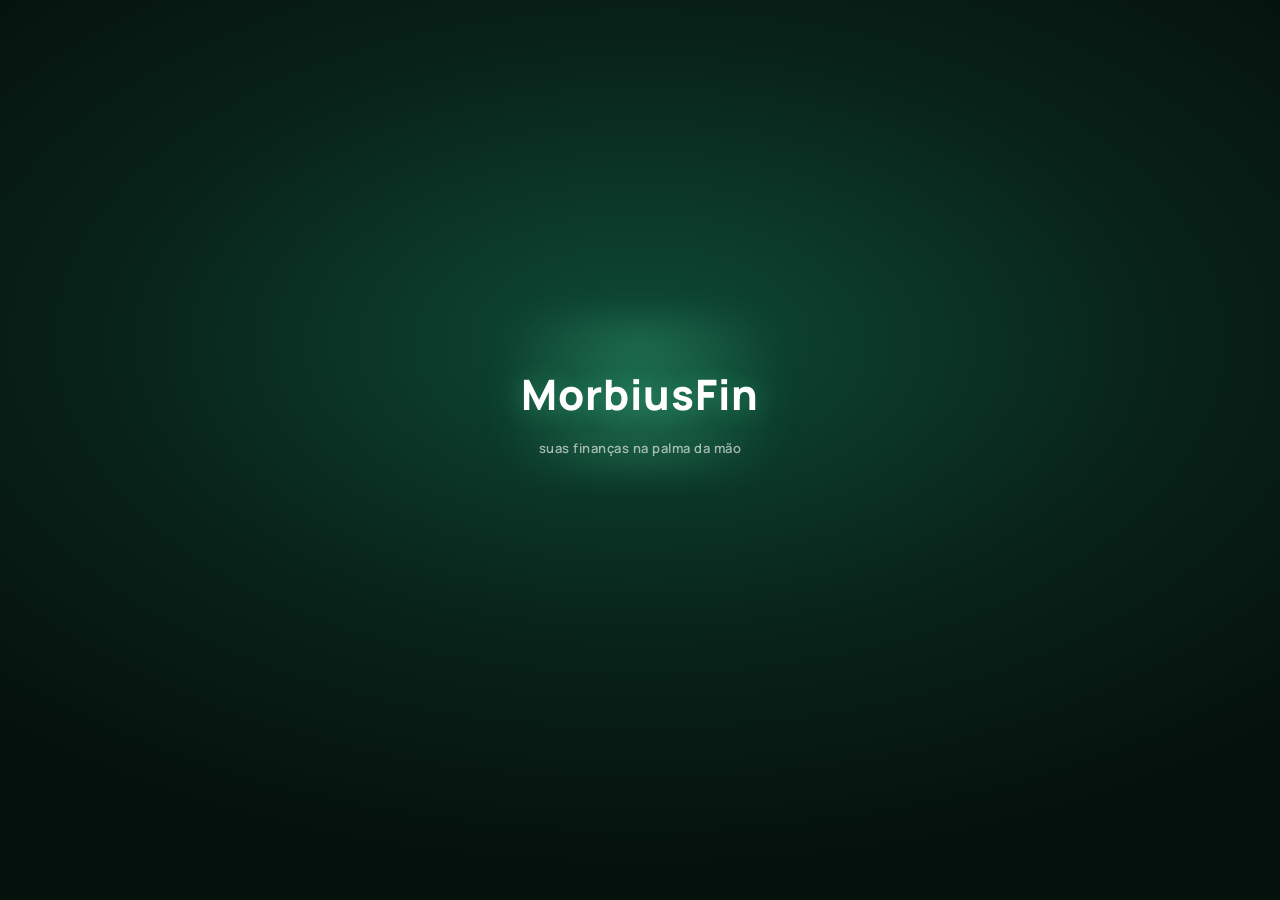
==== commit f9cfd42f: "feat: importar CSV (extrato) + saude 10 fases + mes vigente + sobra/mes no simulador - Importar CSV " ====
--- a/index.html
+++ b/index.html
@@ -128,6 +128,7 @@
         <div id="avatarRow" class="avatar-row"></div>
       </div>
       <label class="prof-field"><span>Nome</span><input type="text" id="profNome" placeholder="Seu nome" maxlength="40" autocomplete="off"></label>
+      <label class="prof-field"><span>Telefone</span><div class="tel-wrap"><span class="tel-ddi">+55</span><input type="tel" id="profTel" inputmode="numeric" autocomplete="tel" placeholder="(00) 00000-0000" maxlength="16"></div></label>
       <label class="prof-field"><span>Data de nascimento</span><input type="date" id="profNasc"></label>
       <div class="prof-field"><span>Tipo de conta</span>
         <div class="seg" id="profTipoSeg">
@@ -183,9 +184,11 @@
   <div id="menuDrawer" class="menu-drawer hidden" role="dialog" aria-modal="true" aria-label="Menu">
     <nav class="menu-panel">
       <div class="menu-head"><span>Menu</span><div class="menu-head-actions"><button id="menuRefresh" class="menu-exit menu-refresh" type="button" aria-label="Atualizar acesso agora">🔄 Atualizar</button><button id="menuLogout" class="menu-exit" type="button" aria-label="Sair do app">🚪 Sair</button><button id="menuClose" class="menu-x" aria-label="Fechar">✕</button></div></div>
+      <div class="menu-scroll">
       <div id="exploreWidget"></div>
       <button id="menuPlanCard" class="menu-plan-card hidden" type="button" aria-label="Seu plano"></button>
       <button class="menu-item mi-update hidden" id="miUpdate"><span class="mi-ic">✨</span><span><b>Atualizar o app</b><i id="miUpdateSub">nova versão disponível</i></span></button>
+      <button class="menu-item mi-conv" id="miConvidar"><span class="mi-ic"><img class="emoji-anim" src="emoji/presente.webp" alt="" aria-hidden="true" draggable="false"></span><span><b>Convidar um amigo</b><i>ele começa com 30 dias grátis 🎁</i></span></button>
       <button class="menu-item" id="miPerfil"><span class="mi-ic">👤</span><span><b>Editar perfil</b></span></button>
       <button class="menu-item" id="miTutorial"><span class="mi-ic">🎓</span><span><b>Tutorial rápido</b></span></button>
       <button class="menu-item" id="miManual"><span class="mi-ic">📖</span><span><b>Tutorial detalhado</b></span></button>
@@ -193,6 +196,7 @@
       <button class="menu-item" id="miInstalar"><span class="mi-ic">📱</span><span><b>Instalar na tela de início</b></span></button>
       <button class="menu-item" id="miAcesso"><span class="mi-ic">🔒</span><span><b>Conta e acesso</b></span></button>
       <button class="menu-item" id="miBackup"><span class="mi-ic">☁️</span><span><b>Backup e sincronização</b></span></button>
+      <button class="menu-item" id="miPdf"><span class="mi-ic">📄</span><span><b>Baixar relatório (PDF)</b><i>resumo do mês pra salvar ou imprimir</i></span></button>
       <button class="menu-item" id="miCategorias"><span class="mi-ic">🏷️</span><span><b>Categorias e orçamento</b></span></button>
       <button class="menu-item" id="miMetas"><span class="mi-ic">🎯</span><span><b>Metas</b></span></button>
       <button class="menu-item" id="miConfig"><span class="mi-ic">⚙️</span><span><b>Configurações</b></span></button>
@@ -202,6 +206,7 @@
       <button class="menu-item hidden" id="miLogout"><span class="mi-ic">🚪</span><span><b>Sair do app</b></span></button>
       <button class="menu-item mi-admin hidden" id="miAdmin"><span class="mi-ic">🛡️</span><span><b>Admin</b></span></button>
       <div class="menu-foot" id="menuFoot">MorbiusFin · v<span id="menuVer"></span></div>
+      </div>
     </nav>
   </div>
 
@@ -247,18 +252,29 @@
         <input id="saldoInicial" class="money" placeholder="0,00" />
       </label>
       <label class="set-toggle">
-        <span class="set-toggle-txt">👋 Saudação ao abrir o app</span>
+        <span class="set-toggle-txt">👋 Saudação ao abrir o app <button type="button" class="help-q" data-help="cfgGreet" aria-label="O que é isso?">?</button></span>
         <input id="setGreet" type="checkbox" class="switch" />
         <span class="switch-track" aria-hidden="true"></span>
       </label>
+      <label class="set-toggle">
+        <span class="set-toggle-txt">🔔 Avisos de contas a vencer <span class="set-plus-tag">Plus</span> <button type="button" class="help-q" data-help="cfgNotif" aria-label="O que é isso?">?</button></span>
+        <input id="setNotif" type="checkbox" class="switch" />
+        <span class="switch-track" aria-hidden="true"></span>
+      </label>
+      <label class="field" id="setNotifHoraWrap">
+        <span>⏰ Horário do aviso <button type="button" class="help-q" data-help="cfgNotifHora" aria-label="O que é isso?">?</button></span>
+        <select id="setNotifHora" class="sel"></select>
+      </label>
+      <label class="set-toggle" id="setWeeklyWrap">
+        <span class="set-toggle-txt">📅 Resumo semanal <span class="set-pro-tag">Pro</span> <button type="button" class="help-q" data-help="cfgWeekly" aria-label="O que é isso?">?</button></span>
+        <input id="setWeekly" type="checkbox" class="switch" />
+        <span class="switch-track" aria-hidden="true"></span>
+      </label>
+      <p class="hint" style="margin:-4px 0 10px">Esses avisos são do app. <b>Os recados do MorbiusFin chegam sempre.</b> O <b>resumo semanal</b> (Pro) manda, toda segunda, um aviso das contas da semana.</p>
       <!-- backup/import/sincronização, tema, PIN ficam no MENU. Aqui só fica o input escondido (usado pelo menu Backup). -->
       <input type="file" id="importFile" accept="application/json" hidden />
+      <input type="file" id="importCsvFile" accept=".csv,text/csv" hidden />
       <div id="notifWrap" style="margin:12px 0"></div>
-      <div class="access-row">
-        <span class="access-lab">🔑 Seu código de acesso</span>
-        <div class="access-val"><code id="accessCode">…</code><button type="button" id="copyAccess" class="access-copy">copiar</button></div>
-        <span class="access-hint">Mostre esse código ao administrador para liberar/identificar seu acesso.</span>
-      </div>
       <p class="hint">Backup, sincronização, tema e PIN estão no menu ☰. Seus dados ficam salvos neste aparelho.</p>
       <div class="modal-actions">
         <button type="button" class="btn primary" id="btnCloseSettings">Fechar</button>
@@ -348,6 +364,7 @@
 
   <div id="toast" class="toast hidden"></div>
 
+  <div id="printArea" aria-hidden="true"></div>
   <script src="js/data.js" defer></script>
   <script src="js/app.js" defer></script>
   <script src="https://cdn.jsdelivr.net/npm/@supabase/supabase-js@2/dist/umd/supabase.js" defer></script>
--- a/css/styles.css
+++ b/css/styles.css
@@ -7,8 +7,8 @@
   --red: #e5484d;
   --amber: #f5a623;
   --blue: #2f7ff0;
-  /* lâmina de vidro — TEMA CLARO: verde/azul escuro e sólido (texto branco fica legível no fundo branco) */
-  --glass-bg: linear-gradient(135deg, rgba(18,115,77,.96), rgba(11,61,46,.90));
+  /* lâmina de vidro — TEMA CLARO: acento escuro e sólido (texto branco legível no fundo branco). Segue o tema de cor. */
+  --glass-bg: linear-gradient(135deg, var(--green-2), var(--green));
   --glass-ins-bg: linear-gradient(135deg, rgba(47,127,240,.96), rgba(23,99,214,.90));
 
   --bg: #eef1f0;
@@ -27,6 +27,13 @@
   --safe-top: env(safe-area-inset-top, 0px);
   --safe-bottom: env(safe-area-inset-bottom, 0px);
 }
+/* ===== TEMAS DE COR (acento) — só trocam a família do acento; fundo/texto vêm do claro/escuro. Legíveis nos dois. ===== */
+html.accent-azul    { --green:#0b3a55; --green-2:#1763b8; --accent:#2f8fef; --accent-2:#38b6ff; --ring:rgba(47,143,239,.35); }
+html.accent-roxo    { --green:#3a1d63; --green-2:#6d34c4; --accent:#8b5cf6; --accent-2:#a78bfa; --ring:rgba(139,92,246,.35); }
+html.accent-rosa    { --green:#5e1440; --green-2:#b02a6f; --accent:#ec4899; --accent-2:#f472b6; --ring:rgba(236,72,153,.35); }
+html.accent-laranja { --green:#5a2e00; --green-2:#b25e12; --accent:#f5820a; --accent-2:#ffa63d; --ring:rgba(245,130,10,.35); }
+html.accent-ciano   { --green:#0a3d43; --green-2:#128a99; --accent:#14c2d6; --accent-2:#22d3ee; --ring:rgba(20,194,214,.35); }
+
 /* mockup de teste (iphone.html ?frame=1): força as áreas seguras reais do iPhone 14 Pro Max
    pra eu VER no localhost exatamente como fica no celular (no device real continua o env()). */
 html.framed { --safe-top: 59px; --safe-bottom: 34px; }
@@ -44,8 +51,9 @@
     --line: #23302a;
     --shadow: 0 4px 18px rgba(0,0,0,.45);
     --shadow-lg: 0 16px 44px rgba(0,0,0,.6);
-    /* lâmina de vidro — TEMA ESCURO: verde/azul claro e translúcido (lê bem sobre o fundo escuro) */
+    /* lâmina de vidro — TEMA ESCURO: acento claro e translúcido (segue o tema de cor; fallback verde p/ browser sem color-mix) */
     --glass-bg: linear-gradient(135deg, rgba(21,194,102,.36), rgba(11,209,122,.16));
+    --glass-bg: linear-gradient(135deg, color-mix(in srgb, var(--accent) 40%, transparent), color-mix(in srgb, var(--accent-2) 18%, transparent));
     --glass-ins-bg: linear-gradient(135deg, rgba(47,127,240,.38), rgba(23,99,214,.18));
   }
 }
@@ -59,6 +67,7 @@
   --muted: #8b9a92;
   --line: #23302a;
   --glass-bg: linear-gradient(135deg, rgba(21,194,102,.36), rgba(11,209,122,.16));
+  --glass-bg: linear-gradient(135deg, color-mix(in srgb, var(--accent) 40%, transparent), color-mix(in srgb, var(--accent-2) 18%, transparent));
   --glass-ins-bg: linear-gradient(135deg, rgba(47,127,240,.38), rgba(23,99,214,.18));
   --shadow: 0 4px 18px rgba(0,0,0,.45);
   --shadow-lg: 0 16px 44px rgba(0,0,0,.6);
@@ -148,7 +157,7 @@
   background: linear-gradient(to top, var(--card) calc(56px + var(--safe-bottom)), transparent);
   z-index: 39; pointer-events: none;   /* acima do conteúdo, abaixo do FAB (40)/scroll-top (44)/tabbar (45) */
 }
-body.splash-on::after, body.lock-on::after, body.scroll-locked::after { display: none; }
+body.splash-on::after, body.lock-on::after, body.scroll-locked::after, body.kbd-open::after { display: none; }   /* teclado aberto: some a faixa do rodapé p/ não driftar e virar "mancha" no meio (#bugfix-raia-teclado) */
 
 /* tabular numbers nos valores monetários */
 .value, .amount, .total, .flow-row b, .kpi .value, .cval, .gauge-num { font-variant-numeric: tabular-nums; }
@@ -178,10 +187,12 @@
 
 /* ===== HEADER ===== */
 .app-header {
-  background: linear-gradient(150deg, #0b3d2e 0%, #105a3f 55%, #12734d 100%);
+  background: linear-gradient(150deg, var(--green) 0%, var(--green-2) 100%);   /* segue o tema de cor (era hex fixo) */
   color: #fff;
   padding: calc(14px + var(--safe-top)) 18px 14px;
-  position: sticky; top: 0; z-index: 50;
+  /* FIXO no topo (sticky quebrava no iOS dentro do body flex-column) → position:fixed é à prova de bug.
+     O espaçador (padding-top no body, via JS syncHeaderSpacer) empurra o conteúdo pra baixo do header. */
+  position: fixed; top: 0; left: 0; right: 0; z-index: 50;
   box-shadow: 0 6px 22px rgba(8,40,28,.28);
   border-bottom: 1px solid rgba(255,255,255,.06);
 }
@@ -223,12 +234,15 @@
 
 /* perfil */
 /* não ultrapassa a linha do menu de meses (topo) — cabe na tela e o ✕ fica sempre visível */
-.prof-card { max-width: 360px; max-height: 92dvh; overflow-y: auto; -webkit-overflow-scrolling: touch; overscroll-behavior: contain; scrollbar-width: none; }
+.prof-card { max-width: 360px; max-height: 92dvh; overflow-y: auto; /* (sem -webkit-overflow-scrolling: touch → não vaza dos cantos no iOS) */ overscroll-behavior: contain; scrollbar-width: none; contain: paint; }   /* contain:paint → recorta o conteúdo ao card no iOS (nada escapa por cima ao rolar) */
 .prof-card::-webkit-scrollbar { display: none; }
 /* ✕ FIXO no topo do modal (não some ao rolar). float+sticky quebra no iOS → bloco right-align + sticky.
    O título vira um cabeçalho sólido sticky: o conteúdo rola limpo POR BAIXO (sem aparecer atrás do ✕). */
-.prof-card .wn-close { position: sticky; top: 13px; z-index: 5; display: block; width: 36px; height: 36px; margin: 0 0 -36px auto; }
-.prof-card > h2 { position: sticky; top: 0; z-index: 4; background: var(--card); margin: -22px -18px 12px; padding: 20px 44px 10px; }
+.prof-card .wn-close { position: sticky; top: 13px; z-index: 8; display: block; width: 36px; height: 36px; margin: 0 0 -36px auto; }
+.prof-card > h2 { position: sticky; top: 0; z-index: 6; background: var(--card); margin: -22px -18px 0; padding: 22px 44px 14px; border-radius: 18px 18px 0 0; }   /* header opaco (cor do card) */
+/* espelha o rodapé Salvar: tampa SÓLIDA acima (cobre o padding do topo → nada vaza por cima) + gradiente suave abaixo (dissolve o conteúdo que rola por baixo). Pega todo o pedaço, sem sombra dura. */
+.prof-card > h2::before { content: ""; position: absolute; left: 0; right: 0; bottom: 100%; height: 48px; background: var(--card); pointer-events: none; }
+.prof-card > h2::after { content: ""; position: absolute; left: 0; right: 0; top: 100%; height: 30px; background: linear-gradient(to bottom, var(--card) 0, var(--card) 55%, transparent 100%); pointer-events: none; }
 .prof-photo-wrap { display: flex; flex-direction: column; align-items: center; gap: 10px; margin: 8px 0 18px; }
 .prof-photo { position: relative; width: 108px; height: 108px; border: 0; padding: 0; cursor: pointer; background: none;
   overflow: visible; transition: transform .14s ease; }   /* overflow visível → a câmera NÃO é cortada */
@@ -302,6 +316,9 @@
 /* emoji animado genérico (inline em textos/medalhas) */
 .emoji-anim { display: inline-block; width: 1.15em; height: 1.15em; vertical-align: -0.22em; object-fit: contain; }
 img.emoji-anim { -webkit-user-select: none; user-select: none; }
+/* fallback unicode do animEmoji: escondido até o webp falhar (.on). font-size:1em herda o tamanho do container. */
+.emoji-fb { display: none; }
+.emoji-fb.on { display: inline-block; font-size: 1em; line-height: 1; font-style: normal; vertical-align: middle; }
 /* 🔒 Oferta de senha no 1º acesso (onboarding) */
 .onb-pin { display: flex; gap: 10px; margin: 10px 0; }
 .onb-pin input { flex: 1; min-width: 0; text-align: center; letter-spacing: 6px; font-size: 20px; padding: 12px; border-radius: 12px;
@@ -352,10 +369,23 @@
 .menu-item.mi-update b { color: var(--accent-2); }
 @keyframes miUpdPulse { 0%,100% { transform: scale(1); } 50% { transform: scale(1.18); } }
 @media (prefers-reduced-motion: reduce) { .menu-item.mi-update .mi-ic { animation: none; } }
+/* Convidar amigos: item de DESTAQUE no topo do menu (rosa/presente) + emoji animado com bounce + brilho passando. */
+.menu-item.mi-conv { background: linear-gradient(135deg, rgba(255,92,141,.20), rgba(124,58,237,.12)); border: 1px solid rgba(255,92,141,.5); position: relative; flex-shrink: 0; clip-path: inset(0 round 14px); }   /* clip-path (não overflow:hidden — este vira scroll-container e o flex-column do menu colapsava o item) recorta a shine ::after */
+.menu-item.mi-conv .mi-ic { background: rgba(255,92,141,.16); box-shadow: inset 0 0 0 1px rgba(255,92,141,.4); animation: miConvBounce 2s ease-in-out infinite; }
+.menu-item.mi-conv b { color: #ff7aa6; }
+.menu-item.mi-conv i { color: #ffa7c4; }
+.menu-item.mi-conv::after { content: ""; position: absolute; top: 0; left: -60%; width: 40%; height: 100%; background: linear-gradient(100deg, transparent, rgba(255,255,255,.14), transparent); transform: skewX(-18deg); animation: miConvShine 3.4s ease-in-out infinite; pointer-events: none; }
+@keyframes miConvBounce { 0%,100% { transform: translateY(0) scale(1); } 50% { transform: translateY(-2px) scale(1.12); } }
+@keyframes miConvShine { 0% { left: -60%; } 55%,100% { left: 130%; } }
+@media (prefers-reduced-motion: reduce) { .menu-item.mi-conv .mi-ic, .menu-item.mi-conv::after { animation: none; } }
 .prof-field { display: flex; flex-direction: column; gap: 5px; margin-bottom: 12px; }
 .prof-field span { font-size: 12.5px; font-weight: 700; color: var(--muted); text-align: left; padding-left: 13px; }   /* rótulo alinhado com o texto do campo (não centralizado solto) */
 .prof-field input { width: 100%; box-sizing: border-box; padding: 12px 13px; border-radius: 12px; border: 1px solid var(--line); text-align: left; -webkit-appearance: none; appearance: none;
   background: var(--card-2); color: var(--ink); font-family: var(--font); font-size: 16px; line-height: 1.3; min-height: 48px; }
+/* telefone: +55 FIXO (não editável) + input só DDD/número */
+.tel-wrap { display: flex; align-items: stretch; }
+.tel-wrap .tel-ddi { display: flex; align-items: center; padding: 0 13px; min-height: 48px; border: 1px solid var(--line); border-right: 0; border-radius: 12px 0 0 12px; background: var(--card-2); color: var(--ink); font-size: 16px; font-weight: 800; white-space: nowrap; }
+.tel-wrap input { flex: 1; width: auto !important; min-width: 0; border-top-left-radius: 0 !important; border-bottom-left-radius: 0 !important; }
 /* input[type=date] no iOS vinha mais baixo/torto que o de texto → mesma caixa, mesmo alinhamento */
 .prof-field input[type="date"] { display: block; min-height: 48px; position: relative; }
 .prof-field input[type="date"]::-webkit-date-and-time-value { text-align: left; margin: 0; }
@@ -376,8 +406,13 @@
 
 /* modal "Aviso de vencimento" */
 .aviso-card { max-width: 340px; text-align: center; }
-.aviso-head { display: flex; align-items: center; gap: 8px; justify-content: center; margin-bottom: 8px; }
-.aviso-head span { font-size: 22px; } .aviso-head h2 { margin: 0; font-size: 18px; }
+.aviso-head { display: flex; flex-direction: column; align-items: center; gap: 6px; justify-content: center; margin-bottom: 10px; }
+.aviso-head h2 { margin: 0; font-size: 18px; line-height: 1.2; }
+.aviso-emoji-img { width: 50px; height: 50px; object-fit: contain; filter: drop-shadow(0 8px 12px rgba(0,0,0,.28)); }
+.aviso-emoji-big { font-size: 34px; line-height: 1; filter: drop-shadow(0 8px 12px rgba(0,0,0,.28)); }
+.inst-steps { text-align: left; margin: 2px 0 4px; padding-left: 22px; font-size: 13.5px; line-height: 1.65; color: var(--ink); }
+.inst-steps li { margin-bottom: 5px; }
+.inst-steps li::marker { color: var(--accent); font-weight: 800; }
 .aviso-sub { font-size: 13px; color: var(--muted); margin: 0 0 16px; line-height: 1.5; }
 .aviso-row { display: flex; align-items: center; justify-content: center; gap: 10px; margin-bottom: 18px; }
 .aviso-step { width: 40px; height: 40px; border-radius: 11px; border: 1px solid var(--line); background: var(--card-2); color: var(--ink); font-size: 22px; font-weight: 800; cursor: pointer; font-family: var(--font); line-height: 1; }
@@ -392,7 +427,7 @@
 .sh-card { max-width: 400px; }
 .sh-head { display: flex; align-items: center; gap: 8px; justify-content: center; margin-bottom: 14px; }
 .sh-head span { font-size: 22px; } .sh-head h2 { margin: 0; font-size: 18px; }
-.sh-body { max-height: 60vh; overflow-y: auto; overscroll-behavior: contain; -webkit-overflow-scrolling: touch; text-align: left; }
+.sh-body { max-height: 60vh; overflow-y: auto; overscroll-behavior: contain; /* (sem -webkit-overflow-scrolling: touch → não vaza dos cantos no iOS) */ text-align: left; }
 .sh-rules-t, .sh-steps-t, .sh-err-t { text-align: left; }
 .sh-rules { background: rgba(21,194,102,.1); border: 1px solid rgba(21,194,102,.28); border-radius: 12px; padding: 12px 12px 12px 4px; margin-bottom: 14px; }
 .sh-rules-t { font-weight: 800; font-size: 13.5px; color: var(--ink); padding-left: 8px; margin-bottom: 4px; }
@@ -408,7 +443,7 @@
 
 /* pareamento do casal */
 .pair-card { max-width: 360px; }
-.pair-body { display: flex; flex-direction: column; gap: 10px; max-height: 66vh; overflow-y: auto; overscroll-behavior: contain; -webkit-overflow-scrolling: touch; }
+.pair-body { display: flex; flex-direction: column; gap: 10px; max-height: 66vh; overflow-y: auto; overscroll-behavior: contain; /* (sem -webkit-overflow-scrolling: touch → não vaza dos cantos no iOS) */ }
 .pair-intro, .pair-step, .pair-wait, .pair-err { font-size: 13px; color: var(--ink); margin: 2px 0; line-height: 1.45; }
 .pair-step b { color: var(--accent-2); }
 .pair-wait { color: var(--muted); text-align: center; font-weight: 700; }
@@ -417,6 +452,13 @@
 .pair-invite { border-style: dashed; }
 .pair-hint { margin-top: 4px; padding: 10px 12px; border-radius: 11px; background: var(--card-2); border: 1px solid var(--line);
   font-size: 12px; color: var(--muted); line-height: 1.5; }
+/* conta conjunta — já vinculado (anti-fraude): parceiro atual + encerrar */
+.pair-lock { text-align: center; }
+.pair-lock .pl-ic { font-size: 34px; margin: 2px 0 6px; }
+.pair-vinc { background: var(--card-2); border: 1px solid var(--line); border-radius: 12px; padding: 12px 14px; margin: 10px 0; text-align: left; }
+.pair-vinc .pv-nome { font-size: 15px; font-weight: 800; color: var(--ink); }
+.pair-vinc .pv-em { font-size: 12.5px; font-weight: 600; color: var(--muted); }
+.pair-vinc .pv-meta { font-size: 12px; color: var(--muted); margin-top: 3px; }
 .pair-qr { display: flex; align-items: center; justify-content: center; background: #fff; border-radius: 14px; padding: 10px; min-height: 80px; }
 .pair-qr svg { width: 200px; height: 200px; max-width: 60vw; max-height: 60vw; display: block; }
 .pair-noqr { color: #333; font-size: 12.5px; text-align: center; padding: 14px; }
@@ -439,11 +481,15 @@
 .help-q::after { content: ""; position: absolute; inset: -11px; border-radius: 50%; }
 .help-q:active { transform: scale(.82); }
 .help-q:hover { color: var(--accent); }
-.help-card { max-width: 320px; text-align: center; }
+.help-card { max-width: 320px; text-align: center; position: relative; }
+.modal.center .modal-card.help-card { animation: helpCardIn .32s cubic-bezier(.2,.9,.25,1.15) both; }   /* +especificidade → vence .modal.center .modal-card{animation:popIn} */
 .help-card .help-ic { font-size: 40px; margin-bottom: 8px; display: inline-block; animation: nePop .5s cubic-bezier(.34,1.6,.5,1) both; }
+.help-card .help-ic.emoji-anim { width: 46px; height: 46px; }
 .help-card h2 { margin: 0 0 10px; }
 .help-card p { font-size: 13.5px; line-height: 1.55; color: var(--ink); margin: 0 0 16px; }
 .help-card .btn { width: 100%; }
+@keyframes helpCardIn { from { opacity: 0; transform: scale(.9) translateY(6px); } to { opacity: 1; transform: none; } }
+@media (prefers-reduced-motion: reduce) { .modal.center .modal-card.help-card { animation: fadeInUp .18s ease both; } }
 
 /* FAQ */
 .faq-card { max-width: 410px; }
@@ -457,7 +503,7 @@
 .meta-form-head, .meta-row { align-items: center; }
 .meta-form-head { display: flex; }
 .meta-form-head b { line-height: 1.1; }
-.faq-body { max-height: 62vh; overflow-y: auto; overscroll-behavior: contain; -webkit-overflow-scrolling: touch; display: flex; flex-direction: column; gap: 8px; }
+.faq-body { max-height: 62vh; overflow-y: auto; overscroll-behavior: contain; /* (sem -webkit-overflow-scrolling: touch → não vaza dos cantos no iOS) */ display: flex; flex-direction: column; gap: 8px; }
 .faq-item { background: var(--card-2); border: 1px solid var(--line); border-radius: 13px; padding: 0 13px; }
 .faq-item summary { cursor: pointer; font-weight: 800; font-size: 13.5px; padding: 12px 0; list-style: none; display: flex; justify-content: space-between; align-items: center; gap: 8px; }
 .faq-item summary::-webkit-details-marker { display: none; }
@@ -503,32 +549,35 @@
 .modal-card.crop-card > .modal-actions { position: static; margin: 12px 0 0; padding: 0; }
 
 /* painel de notificações */
-.modal.center .modal-card.notif-card { max-width: 430px; }
-.notif-head { display: flex; align-items: center; gap: 9px; justify-content: center; margin-bottom: 16px; }
+.modal.center .modal-card.notif-card { max-width: 460px; padding-left: 14px; padding-right: 14px; display: flex; flex-direction: column; max-height: 90dvh; overflow: hidden; }
+.notif-head { flex: 0 0 auto; display: flex; align-items: center; gap: 9px; justify-content: center; margin-bottom: 16px; }
 .notif-head h2 { margin: 0; }
 .notif-bell { font-size: 24px; display: inline-block; transform-origin: 50% 16%; animation: bellSwing 2.6s ease-in-out infinite; }
 /* cresce com a quantidade de contas: estica pra cima/baixo até 64vh, aí rola por dentro */
-.notif-body { display: flex; flex-direction: column; gap: 11px; min-height: 64px; max-height: 64vh; overflow-y: auto; overscroll-behavior: contain; -webkit-overflow-scrolling: touch; padding: 2px; }
+.notif-body { flex: 1 1 auto; display: flex; flex-direction: column; gap: 11px; min-height: 150px; overflow-y: auto; overscroll-behavior: contain; touch-action: pan-y; /* SÓ o corpo rola; cabeçalho + X + rodapé ficam fixos (o card não rola) */ padding: 2px; }
+.modal.center .modal-card.notif-card .modal-actions { flex: 0 0 auto; margin-top: 12px; }
 .notif-empty { display: flex; flex-direction: column; align-items: center; text-align: center; color: var(--muted); padding: 22px 10px; animation: notifIn .4s ease both; }
 .notif-empty .ne-ic { font-size: 46px; margin-bottom: 10px; animation: nePop .5s cubic-bezier(.34,1.6,.5,1) both; }
 .notif-empty p { margin: 0; font-weight: 800; color: var(--ink); font-size: 15px; line-height: 1.5; }
 .notif-empty p span { font-weight: 600; color: var(--muted); font-size: 13px; }
 @keyframes nePop { from { opacity: 0; transform: scale(.4); } to { opacity: 1; transform: scale(1); } }
-.notif-row { display: flex; align-items: center; gap: 13px; padding: 15px 14px; border-radius: 16px; background: var(--card-2);
+.notif-row { display: flex; align-items: center; gap: 11px; padding: 13px 12px; border-radius: 16px; background: var(--card-2);
   border-left: 4px solid var(--line); box-shadow: 0 2px 8px rgba(0,0,0,.14);
   animation: notifIn .36s cubic-bezier(.2,.8,.2,1) both; animation-delay: calc(var(--i, 0) * .06s); }
 @keyframes notifIn { from { opacity: 0; transform: translateY(9px) scale(.98); } to { opacity: 1; transform: none; } }
 .notif-row.u-red { border-left-color: var(--red); }
 .notif-row.u-amber { border-left-color: #d99409; }
 .notif-row.u-green { border-left-color: var(--green); }
-.notif-row .nr-ic { flex: 0 0 auto; width: 42px; height: 42px; border-radius: 50%; display: flex; align-items: center; justify-content: center; font-size: 20px; background: rgba(255,255,255,.06); }
+.notif-row .nr-ic { flex: 0 0 auto; width: 38px; height: 38px; border-radius: 50%; display: flex; align-items: center; justify-content: center; font-size: 19px; background: rgba(255,255,255,.06); }
 .notif-row.u-red .nr-ic { background: rgba(229,72,77,.16); }
 .notif-row.u-amber .nr-ic { background: rgba(217,148,9,.16); }
 .notif-row.u-green .nr-ic { background: rgba(21,194,102,.16); }
 .notif-row .nr-main { flex: 1 1 auto; min-width: 0; text-align: left; }
-.notif-row .nr-name { font-weight: 800; font-size: 15.5px; white-space: nowrap; overflow: hidden; text-overflow: ellipsis; text-align: left; }
-.notif-row .nr-sub { font-size: 12.5px; color: var(--muted); margin-top: 3px; text-align: left; }
+.notif-row .nr-name { font-weight: 800; font-size: 15.5px; line-height: 1.25; text-align: left; word-break: break-word; }
+.notif-row .nr-sub { font-size: 12.5px; color: var(--muted); margin-top: 3px; text-align: left; line-height: 1.3; display: flex; align-items: center; gap: 6px; flex-wrap: wrap; }
+.notif-row .nr-val { font-weight: 800; font-size: 15px; color: var(--ink); margin-top: 4px; text-align: left; }
 .notif-row .vr-pay { flex: 0 0 auto; }
+.notif-row .vr-pay.btn { padding: 9px 13px; font-size: 13px; border-radius: 11px; }   /* compacto → sobra espaço pro texto da conta */
 @media (prefers-reduced-motion: reduce) { .notif-bell, .notif-row, .notif-empty .ne-ic { animation: none; } }
 /* bolinha de "sincronizando" no header — aparece durante o sync e some ao terminar */
 .sync-spin { width: 18px; height: 18px; border-radius: 50%; flex: 0 0 auto; box-sizing: border-box;
@@ -617,9 +666,18 @@
 /* ===== Tela de entrada (landing após sair) ===== */
 .welcome-screen { position: fixed; inset: 0; z-index: 80; display: flex; flex-direction: column; align-items: center; justify-content: center;
   background: var(--bg); padding: calc(18px + var(--safe-top)) 26px calc(18px + var(--safe-bottom));
-  opacity: 0; transition: opacity .45s ease; overflow-y: auto; -webkit-overflow-scrolling: touch; }
+  opacity: 0; transition: opacity .45s ease; overflow-y: auto; /* (sem -webkit-overflow-scrolling: touch → não vaza dos cantos no iOS) */ }
 .welcome-screen.show { opacity: 1; }
 .wel-brand { font-size: 27px; font-weight: 800; letter-spacing: -.4px; color: var(--accent); margin: 0 0 16px; flex: 0 0 auto; text-align: center; }
+/* botão de ATUALIZAR no login (deslogado) — sempre visível quando há versão nova */
+.wel-upd-bar { flex: 0 0 auto; width: 100%; max-width: 420px; margin: 0 auto 14px; display: block; cursor: pointer;
+  background: linear-gradient(180deg, var(--green-2, #19d17a) 0%, var(--accent, #15c266) 100%); color: #062a18;
+  border: 0; border-radius: 14px; padding: 13px 16px; font-family: var(--font); font-weight: 800; font-size: 15px;
+  box-shadow: 0 12px 26px rgba(11,61,46,.45); animation: welUpdPulse 2s ease-in-out infinite; }
+.wel-upd-bar:active { transform: scale(.97); }
+.wel-upd-bar:disabled { opacity: .7; animation: none; }
+@keyframes welUpdPulse { 0%,100% { box-shadow: 0 12px 26px rgba(11,61,46,.45); } 50% { box-shadow: 0 12px 30px rgba(21,194,102,.6); } }
+@media (prefers-reduced-motion: reduce) { .wel-upd-bar { animation: none; } }
 .wel-inner { width: 100%; max-width: 340px; text-align: center; display: flex; flex-direction: column; align-items: center; flex: 0 0 auto; }
 .wel-avatar { width: 112px; height: 112px; aspect-ratio: 1; border-radius: 50%; overflow: hidden; margin-bottom: 14px; flex: 0 0 auto;
   background-size: cover; background-position: center;   /* foto importada */
@@ -635,6 +693,9 @@
 .wel-field input:focus { outline: none; border-color: var(--accent); box-shadow: 0 0 0 4px var(--ring); }
 .wel-msg { min-height: 18px; font-size: 12.5px; font-weight: 700; color: var(--muted); margin: 2px 0 8px; text-align: center; }
 .wel-msg.bad { color: #ff6b6b; }
+/* banner de convite de conta conjunta (aparece quando a pessoa chega pelo link/QR) */
+.wel-invite { font-size: 13px; color: var(--ink); line-height: 1.45; text-align: center; margin: 0 0 16px; padding: 11px 14px;
+  background: linear-gradient(135deg, rgba(255,92,141,.16), rgba(124,58,237,.12)); border: 1px solid rgba(255,92,141,.42); border-radius: 14px; }
 .wel-enter { width: 100%; padding: 15px; border-radius: 16px; font-weight: 800; font-size: 16px; box-shadow: 0 14px 30px rgba(11,61,46,.4); margin-top: 4px; }
 .wel-link { width: 100%; background: 0; border: 0; color: var(--accent-2); font-family: var(--font); font-weight: 700; font-size: 13.5px; padding: 12px 0 2px; cursor: pointer; }
 .wel-sep { display: flex; align-items: center; gap: 10px; width: 100%; color: var(--muted); font-size: 12px; margin: 14px 0; }
@@ -667,14 +728,97 @@
 .trial-banner.hidden { display: none; }
 .trial-banner:active { opacity: .8; }
 
-/* ===== Modal de planos ===== */
-.planos-card { max-width: 440px !important; padding: 24px 20px 20px !important; }
-.planos-title { font-size: 20px; font-weight: 800; text-align: center; margin: 0 0 4px; }
-.planos-sub { font-size: 12.5px; color: var(--muted); text-align: center; margin: 0 0 16px; }
-.plan-toggle { display: flex; gap: 4px; background: var(--card-2); border-radius: 12px; padding: 4px; margin: 0 0 16px; }
-.plan-tog-btn { flex: 1; padding: 8px 0; border: none; border-radius: 9px; background: none; font: inherit; font-size: 13.5px; font-weight: 700; color: var(--muted); cursor: pointer; transition: background .15s, color .15s; }
-.plan-tog-btn.active { background: linear-gradient(135deg, var(--green-2), var(--accent)); color: #fff; box-shadow: 0 4px 14px rgba(11,61,46,.35); }
-.planos-cards { display: flex; flex-direction: column; gap: 12px; margin-bottom: 14px; }
+/* ===== Modal de planos (só mensal) ===== */
+.planos-card { max-width: 440px !important; padding: 24px 20px 20px !important; overflow: hidden; }
+.planos-title {
+  font-size: 21px; font-weight: 800; text-align: center; margin: 0 0 4px;
+  background: linear-gradient(135deg, var(--ink), var(--accent-2)); -webkit-background-clip: text; background-clip: text; color: transparent;
+  animation: planosTitleIn .38s ease both;
+}
+.planos-sub { font-size: 12.5px; color: var(--muted); text-align: center; margin: 0 0 16px; animation: planosTitleIn .38s ease .04s both; }
+@keyframes planosTitleIn { from { opacity: 0; transform: translateY(-6px); } to { opacity: 1; transform: translateY(0); } }
+/* tabela comparativa dos planos (cabeçalho = plano+preço; linhas = o que cada um tem) — cada coluna com a cor do plano */
+.cmp-wrap { margin: 2px 0 14px; overflow-x: auto; animation: planosFadeUp .4s ease .06s both; }
+.cmp { width: 100%; border-collapse: collapse; font-size: 12px; }
+.cmp th, .cmp td { padding: 7px 3px; text-align: center; border-bottom: 1px solid var(--line); transition: background-color .18s ease; }
+.cmp thead th { font-weight: 800; color: var(--ink); font-size: 12.5px; }
+.cmp .cmp-price td { font-size: 11px; color: var(--muted); font-weight: 700; padding-top: 0; padding-bottom: 9px; border-bottom: 2px solid var(--line); }
+.cmp .cmp-f { text-align: left; color: var(--ink); font-size: 11.5px; line-height: 1.25; padding-right: 6px; }
+.cmp th.cmp-rec { color: var(--pc, var(--accent-2)); position: relative; }
+.cmp th.cmp-rec::after { content: "★"; position: absolute; top: -1px; right: 2px; font-size: 8px; color: var(--pc, var(--accent-2)); }
+.cmp .cmp-price td.cmp-rec { color: var(--pc, var(--accent-2)); font-weight: 800; }
+.cmp td.cmp-rec { background: color-mix(in srgb, var(--pc, var(--accent-2)) 7%, transparent); }
+.cmp td.cmp-focus, .cmp th.cmp-focus { background: color-mix(in srgb, var(--pc, var(--accent-2)) 14%, transparent); }
+.cmp-y { color: var(--accent); font-weight: 800; display: inline-block; }
+.cmp-x { color: var(--muted); opacity: .55; }
+/* pop sutil nos checkmarks ao entrar (stagger por linha) */
+.cmp tbody tr { animation: planosRowIn .32s ease both; animation-delay: calc(var(--ri, 0) * 28ms + 60ms); }
+.cmp tbody tr .cmp-y { animation: cmpYPop .34s cubic-bezier(.34,1.56,.64,1) both; animation-delay: calc(var(--ri, 0) * 28ms + 160ms); }
+@keyframes planosRowIn { from { opacity: 0; transform: translateY(4px); } to { opacity: 1; transform: translateY(0); } }
+@keyframes cmpYPop { 0% { transform: scale(0); opacity: 0; } 60% { transform: scale(1.25); opacity: 1; } 100% { transform: scale(1); } }
+.planos-btns { display: flex; flex-direction: column; gap: 10px; margin-bottom: 14px; }
+.cmp-btn {
+  position: relative; display: flex; align-items: center; gap: 8px; width: 100%; padding: 14px; overflow: hidden;
+  border: 1.5px solid var(--pc); border-radius: 14px; background: var(--card-2);
+  background: color-mix(in srgb, var(--pc) 13%, var(--card)); color: var(--ink); cursor: pointer;
+  font-family: var(--font); text-align: left;
+  transition: transform .16s cubic-bezier(.34,1.56,.64,1), box-shadow .2s ease, background .2s ease;
+  animation: planosFadeUp .38s ease both; animation-delay: calc(var(--bi, 0) * 60ms + 100ms);
+}
+@keyframes planosFadeUp { from { opacity: 0; transform: translateY(10px); } to { opacity: 1; transform: translateY(0); } }
+.cmp-btn:hover { transform: translateY(-2px); box-shadow: 0 10px 22px -10px var(--pc); background: color-mix(in srgb, var(--pc) 20%, var(--card)); }
+.cmp-btn:active { transform: translateY(0) scale(.97); }
+.cmp-btn.rec {
+  margin-top: 16px; padding: 25px 15px 16px;   /* respiro p/ o selo "Mais escolhido" caber DENTRO do card + folga */
+  background: color-mix(in srgb, var(--pc) 22%, var(--card));
+  box-shadow: inset 0 0 0 2px var(--pc), 0 12px 30px -12px var(--pc);
+  animation: planosFadeUp .38s ease both, cmpRecGlow 2.4s ease-in-out .5s infinite;
+}
+.cmp-btn.rec::before {   /* brilho diagonal que varre o card do Pro (só visual, fica atrás do texto) */
+  content: ""; position: absolute; inset: 0; pointer-events: none; z-index: 0;
+  background: linear-gradient(115deg, transparent 32%, rgba(255,255,255,.22) 50%, transparent 68%);
+  transform: translateX(-120%); animation: cmpShine 3.4s ease-in-out 1.1s infinite;
+}
+@keyframes cmpShine { 0% { transform: translateX(-120%); } 55%, 100% { transform: translateX(120%); } }
+.cmp-btn.rec .cmp-btn-name, .cmp-btn.rec .cmp-btn-preco, .cmp-btn.rec .cmp-btn-cta { position: relative; z-index: 1; }
+.cmp-btn.rec .cmp-btn-name { font-size: 16px; }
+.cmp-btn.rec .cmp-btn-cta { box-shadow: 0 5px 16px -5px var(--pc); }
+.cmp-btn.rec:hover { background: color-mix(in srgb, var(--pc) 28%, var(--card)); box-shadow: inset 0 0 0 2.5px var(--pc), 0 16px 34px -10px var(--pc); }
+@keyframes cmpRecGlow {
+  0%, 100% { box-shadow: inset 0 0 0 2px var(--pc), 0 12px 30px -12px var(--pc); }
+  50%      { box-shadow: inset 0 0 0 3px var(--pc), 0 16px 40px -8px var(--pc); }
+}
+.cmp-btn-name { font-weight: 800; font-size: 15px; }
+.cmp-btn-preco { flex: 1; color: var(--muted); font-size: 12.5px; }
+.cmp-btn-cta { position: relative; font-weight: 800; color: #fff; background: var(--pc); padding: 8px 13px; border-radius: 10px; font-size: 13px; white-space: nowrap; transition: transform .15s ease; }
+.cmp-btn:hover .cmp-btn-cta { transform: translateX(2px); }
+.cmp-btn-badge {
+  position: absolute; top: 7px; left: 50%; transform: translateX(-50%); white-space: nowrap; z-index: 2;
+  background: linear-gradient(135deg, color-mix(in srgb, var(--pc) 70%, #fff), var(--pc));
+  color: #fff; font-size: 10px; font-weight: 800; letter-spacing: .3px;
+  padding: 3.5px 12px; border-radius: 999px;
+  box-shadow: 0 4px 14px -3px var(--pc), inset 0 1px 0 rgba(255,255,255,.4);
+  animation: cmpBadgePulse 2.4s ease-in-out .5s infinite;
+}
+@keyframes cmpBadgePulse { 0%, 100% { transform: translateX(-50%) scale(1); } 50% { transform: translateX(-50%) scale(1.07); } }
+/* emoji GIF do plano no cabeçalho da tabela (centralizado sobre o nome) + presente no banner de convite */
+.cmp-th-emoji { display: block; width: 15px; height: 15px; margin: 0 auto 2px; object-fit: contain; }
+.cmp-th-name { display: block; }
+.planos-ref .pr-emoji-img { width: 36px; height: 36px; flex: 0 0 auto; object-fit: contain; align-self: center; margin: 0 auto 2px; }
+/* ripple de toque nos botões de plano (puramente visual) */
+.plan-ripple {
+  position: absolute; width: 10px; height: 10px; margin: -5px 0 0 -5px; border-radius: 50%;
+  background: color-mix(in srgb, var(--pc) 55%, #fff); opacity: .55; pointer-events: none;
+  animation: planRippleOut .5s ease-out forwards;
+}
+@keyframes planRippleOut { to { width: 260px; height: 260px; margin: -130px 0 0 -130px; opacity: 0; } }
+@media (prefers-reduced-motion: reduce) {
+  .planos-title, .planos-sub, .cmp-wrap, .cmp tbody tr, .cmp tbody tr .cmp-y, .cmp-btn, .cmp-btn.rec, .cmp-btn.rec::before, .cmp-btn-badge, .plan-ripple {
+    animation: none !important; transition: none !important;
+  }
+  .cmp-btn.rec::before { display: none; }
+  .cmp-btn:hover, .cmp-btn:active { transform: none; }
+}
 .plan-card { position: relative; border: 2px solid var(--line); border-radius: 18px; padding: 16px 16px 14px; transition: transform .25s ease, box-shadow .25s ease; animation: planIn .32s ease both; }
 /* entrada suave dos cards ao trocar Mensal/Anual */
 @keyframes planIn { from { opacity: 0; transform: translateY(10px); } to { opacity: 1; transform: translateY(0); } }
@@ -692,10 +836,24 @@
 .plan-name { font-size: 17px; font-weight: 800; margin: 0 0 4px; }
 .plan-desc { font-size: 13px; color: var(--muted); margin: 0 0 8px; line-height: 1.45; }
 .plan-price { font-size: 15px; font-weight: 800; color: var(--ink); margin: 0 0 12px; }
+.plan-price-old { color: var(--muted); text-decoration: line-through; font-weight: 700; font-size: 13px; margin-right: 4px; }
+.plan-disc-badge { display: inline-block; margin: -6px 0 11px; padding: 3px 9px; border-radius: 999px; font-size: 11px; font-weight: 800; color: #06251a; background: var(--accent); }
 .plan-btn { width: 100%; border-radius: 13px !important; font-size: 15px !important; }
+.planos-safe { font-size: 12px; color: var(--ink); text-align: center; margin: 0 0 8px; line-height: 1.5; background: rgba(21,194,102,.10); border: 1px solid rgba(21,194,102,.28); border-radius: 12px; padding: 9px 12px; }
 .planos-note { font-size: 11px; color: var(--muted); text-align: center; margin: 0; line-height: 1.6; }
 .planos-note a { color: var(--accent-2); font-weight: 700; text-decoration: none; }
 /* popup informativo central (ex.: verifique seu email) */
+/* popup de confirmação de conta (signup) — contagem regressiva 3:00 */
+.sc-card { padding: 26px 22px 18px !important; }
+.sc-ic { font-size: 46px; line-height: 1; margin-bottom: 6px; }
+.sc-ic-img { width: 52px; height: 52px; }
+.sc-timer { display: inline-block; font-size: 15px; font-weight: 800; color: var(--accent); background: rgba(21,194,102,.14); border: 1px solid rgba(21,194,102,.34); border-radius: 999px; padding: 7px 16px; letter-spacing: .3px; }
+.sc-timer.sc-expired { color: #ff8a8a; background: rgba(229,72,77,.14); border-color: rgba(229,72,77,.34); font-weight: 700; }
+.sc-note { font-size: 12px; color: var(--muted); line-height: 1.5; margin: 12px 4px 4px; text-align: center; }
+/* botões estáticos (sem barra sticky + sem o gradiente que comia a nota acima) */
+.modal-card.sc-card { padding-bottom: 22px !important; }
+.modal-card.sc-card > .modal-actions { position: static; margin: 14px 0 0; padding: 0; background: transparent; }
+.modal-card.sc-card > .modal-actions .btn { width: 100%; }
 .info-card { max-width: 340px !important; text-align: center; padding: 28px 22px 20px !important; }
 .info-ic { font-size: 46px; line-height: 1; margin-bottom: 12px; }
 .info-title { font-size: 19px; font-weight: 800; margin: 0 0 8px; color: var(--ink); letter-spacing: -.3px; }
@@ -736,14 +894,23 @@
   margin: calc(var(--safe-top) + 16px) 0 calc(var(--safe-bottom) + 16px);
   background: var(--card); border: 1px solid var(--line); border-left: 0;
   border-radius: 0 20px 20px 0; box-shadow: 8px 0 40px rgba(0,0,0,.4);
-  padding: 16px 15px; overflow-y: auto;
-  display: flex; flex-direction: column; gap: 9px; animation: drawerIn .26s cubic-bezier(.2,.9,.2,1.05) both; }
-/* fade no rodapé do menu: dá a dica de que há mais itens abaixo (ex.: Sair do app) sem empurrar nada */
-.menu-panel::after { content: ""; position: sticky; bottom: -16px; left: 0; right: 0;
+  padding: 0; overflow: hidden; contain: paint;   /* recorta o conteúdo aos cantos arredondados no iOS (o momentum-scroll não vaza) */
+  display: flex; flex-direction: column; animation: drawerIn .26s cubic-bezier(.2,.9,.2,1.05) both; }
+/* corpo rolável: header fica ESTÁTICO fora daqui (sempre no topo); só isto rola. (sticky-em-flex quebra no iOS) */
+.menu-scroll { flex: 1 1 auto; min-height: 0; overflow-y: auto; overflow-x: hidden; overscroll-behavior: contain; touch-action: pan-y;
+  -webkit-overflow-scrolling: touch;   /* rolagem com inércia (fluida) no iOS */
+  -webkit-user-select: none; user-select: none; -webkit-touch-callout: none;   /* nada de seleção/menu "copiar" ao arrastar pra rolar */
+  transform: translateZ(0); will-change: scroll-position;   /* camada própria → desacopla do backdrop-filter do drawer (tira o travamento) */
+  display: flex; flex-direction: column; gap: 9px; padding: 0 15px 16px; scrollbar-width: none; }
+/* TRAVA lateral: overflow-y:auto sozinho promove overflow-x pra auto → o menu deslizava na horizontal (cards largos + animação translateX
+   de entrada geravam overflow lateral). overflow-x:hidden + touch-action:pan-y prendem o eixo X → só rola na vertical. */
+.menu-scroll::-webkit-scrollbar { display: none; }
+/* fade no rodapé: dica de que há mais itens abaixo, sem empurrar nada */
+.menu-scroll::after { content: ""; position: sticky; bottom: -16px; left: 0; right: 0;
   flex: 0 0 auto; height: 24px; margin-top: -24px; pointer-events: none;
   background: linear-gradient(to top, var(--card), transparent); }
 @keyframes drawerIn { from { transform: translateX(-100%); } to { transform: translateX(0); } }
-.menu-head { display: flex; align-items: center; justify-content: space-between; padding: 6px 6px 12px; margin-bottom: 2px; }
+.menu-head { flex: 0 0 auto; background: var(--card); display: flex; align-items: center; justify-content: space-between; margin: 0; padding: 16px 17px 12px; }   /* ESTÁTICO no topo do painel (fora do .menu-scroll) → nunca some ao rolar; sem depender de sticky (que quebra no iOS em flex) */
 .menu-head span { font-size: 20px; font-weight: 800; color: var(--ink); letter-spacing: -.3px; }
 .menu-head-actions { display: flex; align-items: center; gap: 8px; }
 /* pílula do plano no header (acima da foto do perfil) */
@@ -762,7 +929,7 @@
   border: 1px solid rgba(229,72,77,.42); color: #ff8a8a; font-family: var(--font); cursor: pointer; }
 .menu-plan-card.hidden { display: none; }
 .menu-plan-card:active { transform: scale(.98); }
-.menu-plan-card .mpc-l { font-size: 13.5px; }
+.menu-plan-card .mpc-l { font-size: 13.5px; min-width: 0; }
 .menu-plan-card .mpc-l b { font-weight: 800; }
 .menu-plan-card .mpc-go { font-size: 12.5px; font-weight: 800; opacity: .9; white-space: nowrap; }
 .menu-exit { display: inline-flex; align-items: center; gap: 5px; background: rgba(229,72,77,.14); border: 1px solid rgba(229,72,77,.32); color: #ff6b6b; font-family: var(--font); font-weight: 800; font-size: 13px; padding: 7px 11px; border-radius: 10px; cursor: pointer; }
@@ -812,12 +979,13 @@
 body.test-mode .test-badge button:active { transform: scale(.96); }
 
 .month-bar { display: flex; gap: 8px; overflow-x: auto; margin-top: 14px; padding: 2px 6px; scrollbar-width: none;
-  scroll-behavior: smooth; -webkit-overflow-scrolling: touch; scroll-snap-type: x proximity; overscroll-behavior-x: contain;
+  scroll-behavior: smooth; /* (sem -webkit-overflow-scrolling: touch → não vaza dos cantos no iOS) */ scroll-snap-type: x proximity; overscroll-behavior-x: contain;
   /* esfuma os chips nas duas pontas (em vez de cortar seco) */
   -webkit-mask-image: linear-gradient(to right, transparent 0, #000 26px, #000 calc(100% - 26px), transparent 100%);
   mask-image: linear-gradient(to right, transparent 0, #000 26px, #000 calc(100% - 26px), transparent 100%); }
 .month-bar::-webkit-scrollbar { display: none; }
 .month-chip {
+  position: relative;
   flex: 0 0 auto; background: rgba(255,255,255,.12); color: rgba(255,255,255,.92); border: 1px solid rgba(255,255,255,.08);
   padding: 11px 15px; border-radius: 20px; font-size: 14px; font-weight: 700; letter-spacing: .2px; scroll-snap-align: center; touch-action: manipulation;
   transition: transform .18s cubic-bezier(.2,.8,.2,1), background .25s ease, color .25s ease, box-shadow .25s ease;
@@ -825,6 +993,9 @@
 .month-chip:active { transform: scale(.9); }
 .month-chip.active { background: #fff; color: var(--green); box-shadow: 0 6px 18px rgba(0,0,0,.25); transform: scale(1.06); }
 .month-chip.ano { background: rgba(255,255,255,.22); }
+/* MÊS VIGENTE (mês real de hoje): realce próprio, mesmo com outro mês selecionado */
+.month-chip.vigente:not(.active) { background: rgba(21,194,102,.22); color: #eafff3; border-color: rgba(21,194,102,.7); }
+.month-chip.vigente::after { content: ""; position: absolute; top: 6px; right: 8px; width: 6px; height: 6px; border-radius: 50%; background: #15c266; box-shadow: 0 0 6px rgba(21,194,102,.9); }
 
 /* ===== MAIN ===== */
 main { padding: 18px 18px 16px; max-width: 640px; width: 100%; margin: 0 auto; flex: 1 0 auto; align-self: center; }
@@ -883,7 +1054,27 @@
   color: var(--muted); border-radius: 50%; width: 32px; height: 32px; font-size: 14px;
   display: flex; align-items: center; justify-content: center; padding: 0;
   font-family: var(--font); cursor: pointer; transition: background .15s ease, transform .12s ease; }
-.wn-close:active { transform: scale(.9); }
+.wn-close:active { transform: scale(.94); }
+.wn-close::after, .wn-x::after { content: ""; position: absolute; inset: -12px; }   /* área de toque generosa no X pequeno — acerta de 1ª (position:absolute => fora do flex, não desloca o ✕) */
+
+/* ============================================================================
+   TOQUE DE 1 VEZ (iOS/PWA): remove o "precisa de 2-3 toques" em botões e no X.
+   (a) touch-action:manipulation -> tap vira click NA HORA, sem espera de gesto/zoom.
+   (b) em tela SEM mouse (hover:none), nenhum :hover pode MOVER o alvo — senão o 1º
+       toque vira "hover", o botao PULA (transform) e o toque erra -> transform:none.
+   ============================================================================ */
+button, a, label, [role="button"], .btn, input, select, textarea,
+.wn-close, .wn-x, .plan-btn, .cmp-btn, .mp-opt, .av-opt, .menu-item, .icon-btn,
+.fab, .help-q, .gc-back, .sim-clear, .emoji-cell {
+  touch-action: manipulation; -webkit-tap-highlight-color: transparent;
+}
+@media (hover: none) {
+  .cmp-btn:hover, .cmp-btn.rec:hover, .cmp-btn:hover .cmp-btn-cta,
+  .btn:hover, .btn.primary:hover, .btn.ghost:hover, .btn.danger:hover,
+  .menu-item:hover, .fab:hover, .fab.trash:hover, .mp-opt:hover, .icon-btn:hover,
+  .help-q:hover, .gc-back:hover, .sim-clear:hover, .emoji-cell:hover,
+  .alert-card .modal-actions .btn:hover, .greet-card .greet-actions .btn:hover { transform: none; }
+}
 .wn-header { text-align: center; margin-bottom: 16px; padding-top: 4px; }
 /* emoji animado (Noto brilho.webp) no lugar do ✨ estático — ele já anima sozinho */
 .wn-spark { width: 64px; height: 64px; display: block; margin: 0 auto 4px;
@@ -938,7 +1129,7 @@
 /* ===== Tela de bloqueio (PIN) ===== */
 .lock { position: fixed; inset: 0; z-index: 1000;
   /* rodapé do gradiente volta a #0b3d2e (= cor de fundo / safe-area) → sem faixa no fim da tela */
-  background: #0b3d2e linear-gradient(160deg, #0b3d2e 0%, #15805a 50%, #0b3d2e 100%);
+  background: var(--green) linear-gradient(160deg, var(--green) 0%, var(--green-2) 50%, var(--green) 100%);   /* segue o tema de cor */
   display: flex; align-items: center; justify-content: center; padding: 24px;
   /* camada de GPU própria → compõe acima da tabbar (que tem translateZ(0)); sem faixa no rodapé */
   transform: translateZ(0); -webkit-transform: translateZ(0); }
@@ -954,7 +1145,7 @@
 .unlock-reveal { position: fixed; inset: 0; z-index: 1500; pointer-events: none; overflow: hidden;
   transform: translateZ(0); -webkit-transform: translateZ(0); }
 .unlock-reveal .ur-half { position: absolute; top: 0; bottom: 0; width: 50.6%;
-  background: radial-gradient(120% 90% at 50% 38%, #11593f 0%, #0b3d2e 45%, #06251a 100%);
+  background: radial-gradient(120% 90% at 50% 38%, var(--green-2) 0%, var(--green) 45%, #06251a 100%);   /* segue o tema de cor (borda escura fixa) */
   transition: transform .76s cubic-bezier(.66,0,.2,1); }
 .unlock-reveal .ur-left { left: 0; } .unlock-reveal .ur-right { right: 0; }
 .unlock-reveal.go .ur-left { transform: translateX(-100%); }
@@ -997,7 +1188,7 @@
   display: flex; align-items: center; justify-content: center; padding: 24px; animation: fadeInUp .25s ease both; }
 .fs-hint-card { background: var(--card); color: var(--ink); border: 1px solid var(--line); border-radius: 20px;
   width: 100%; max-width: 384px; padding: 22px 20px calc(20px + var(--safe-bottom)); box-shadow: var(--shadow-lg);
-  text-align: left; max-height: 88vh; overflow-y: auto; -webkit-overflow-scrolling: touch; }
+  text-align: left; max-height: 88vh; overflow-y: auto; /* (sem -webkit-overflow-scrolling: touch → não vaza dos cantos no iOS) */ }
 .fs-hint-emoji { font-size: 40px; text-align: center; }
 .fs-hint-card h2 { margin: 6px 0 12px; font-size: 19px; font-weight: 800; text-align: center; }
 .fs-hint-card p { font-size: 14px; line-height: 1.55; color: var(--ink); margin: 0 0 12px; }
@@ -1044,6 +1235,19 @@
 .health-t { font-size: 19px; font-weight: 800; margin-top: 4px; letter-spacing: -.2px; }
 .health-sub { font-size: 12.5px; color: var(--muted); margin-top: 3px; }
 .health-sub b { color: var(--ink); font-weight: 800; }
+
+/* ===== Reserva de emergência + % da renda comprometida ===== */
+.reserva-card h3 { padding-bottom: 4px; }
+.reserva-block { padding: 6px 16px 14px; }
+.reserva-block + .reserva-block { border-top: 1px dashed var(--line); padding-top: 12px; }
+.reserva-row { display: flex; justify-content: space-between; align-items: flex-start; gap: 10px; font-size: 13.5px; padding: 3px 0; }
+.reserva-row span i { font-style: normal; color: var(--muted); font-size: 11px; display: block; font-weight: 600; margin-top: 1px; }
+.reserva-row b { font-weight: 800; white-space: nowrap; }
+.reserva-frase { font-size: 12px; font-weight: 700; margin-top: 4px; }
+
+/* Preview do empréstimo (dívidas) — reaproveita .reserva-row, só ganha uma "caixa" própria (não está dentro de .section-card) */
+.emp-preview.reserva-block { border: 1px solid var(--line); border-radius: 13px; background: var(--card-2); padding: 10px 14px; margin: -4px 0 10px; }
+.emp-preview .reserva-row { font-size: 13px; }
 
 /* ===== Insights ===== */
 .insights { padding: 6px 16px 14px; }
@@ -1296,6 +1500,11 @@
 /* Teclado aberto: a tabbar SAI do render tree (display:none) → no iOS não tem como driftar/subir
    no scroll. Reaparece ao fechar o teclado. O FAB também some. */
 body.kbd-open .tabbar { display: none !important; }
+/* REFORÇO CSS puro (instantâneo, sem depender do timing do JS keyboardAware nem da plataforma):
+   qualquer campo de TEXTO focado (= teclado aberto no iOS/Android) → tabbar SOME na hora (display:none,
+   fora do render tree → não drifta/sobe). Ao desfocar (teclado fecha) volta ao MESMO lugar. #bugfix-tabbar-teclado */
+body:has(input:not([type="checkbox"]):not([type="radio"]):not([type="button"]):not([type="submit"]):not([type="range"]):focus) .tabbar,
+body:has(textarea:focus) .tabbar { display: none !important; }
 /* teclado aberto / pop-up: o + SOME no lugar (sem deslizar). Senão, ao salvar e o teclado fechar,
    ele "saltava" de baixo pra cima (parecia que o + e a barra se levantavam). Agora só aparece/some. */
 body.kbd-open #fab { opacity: 0; pointer-events: none; transform: none; }
@@ -1303,7 +1512,10 @@
 /* fundo congelado enquanto um modal está aberto (não rola por trás do bottom-sheet) */
 /* position:fixed é aplicado INLINE pelo lockScroll() só quando a página rola (vide #bugfix-debito-raia);
    aqui ficam só os estilos que valem com ou sem o fixed. */
-body.scroll-locked { left: 0; right: 0; width: 100%; overflow: hidden; overscroll-behavior: none; }
+/* position:fixed é o ÚNICO jeito que trava o scroll do fundo no iOS de verdade (overflow:hidden no body
+   o iOS IGNORA). O top = -scrollY é setado inline no lockScroll; a tabbar fica visibility:hidden (fora do
+   toque, mas no render tree → NÃO perde a âncora, volta no lugar ao fechar). #scroll-fundo-modal */
+body.scroll-locked { position: fixed; top: 0; left: 0; right: 0; width: 100%; overflow: hidden; overscroll-behavior: none; }
 
 
 /* ===== MODAL ===== */
@@ -1314,7 +1526,7 @@
 .modal-card { background: var(--card); color: var(--ink); width: 100%; max-width: 440px; border-radius: 22px;
   padding: 22px 18px 22px; max-height: 88dvh; overflow-y: auto; box-shadow: var(--shadow-lg);
   border: 1px solid var(--line); animation: popIn .24s cubic-bezier(.2,.8,.2,1);
-  -webkit-overflow-scrolling: touch; overscroll-behavior: none; touch-action: pan-y; }   /* centralizado → sem safe-area embaixo (não encosta na borda); pan-y → o card rola por dentro; sem rubber-band vazando */
+  /* (sem -webkit-overflow-scrolling: touch → não vaza dos cantos no iOS) */ overscroll-behavior: none; touch-action: pan-y; }   /* centralizado → sem safe-area embaixo (não encosta na borda); pan-y → o card rola por dentro; sem rubber-band vazando */
 /* Rodapé de ações FIXO (Cancelar/Salvar sempre visíveis): o conteúdo rola por dentro, o modal nunca
    "vaza" os botões pra fora da tela. Padrão para todas as inclusões (+) e formulários. */
 .modal-card > .modal-actions { position: sticky; bottom: 0; z-index: 4; background: var(--card);
@@ -1322,11 +1534,11 @@
 /* dissolve o conteúdo que rola por baixo ANTES de chegar nos botões — sem "vazar" atrás do botão.
    Faixa alta (52px): a base fica SÓLIDA (cor do card) e some pra cima, ocultando o "travessão" de
    informações que aparecia atrás dos botões fixos. Vale p/ todo modal com rodapé fixo. */
-.modal-card:not(.alert-card):not(.greet-card):not(.ig-card):not(.crop-card) > .modal-actions::before { content: ""; position: absolute; left: 0; right: 0; top: -30px; height: 30px;
+.modal-card:not(.alert-card):not(.greet-card):not(.ig-card):not(.crop-card):not(.sc-card) > .modal-actions::before { content: ""; position: absolute; left: 0; right: 0; top: -30px; height: 30px;
   background: linear-gradient(to top, var(--card) 0, var(--card) 55%, transparent 100%); pointer-events: none; }
 /* tampa SÓLIDA abaixo do rodapé: cobre os ~22px de padding do card onde o conteúdo vazava ABAIXO do botão
    (sticky bottom:0 + margin-bottom negativa deixam essa faixa sem fundo). */
-.modal-card:not(.alert-card):not(.greet-card):not(.ig-card):not(.crop-card) > .modal-actions::after { content: ""; position: absolute; left: 0; right: 0; top: 100%; height: 30px;
+.modal-card:not(.alert-card):not(.greet-card):not(.ig-card):not(.crop-card):not(.sc-card) > .modal-actions::after { content: ""; position: absolute; left: 0; right: 0; top: 100%; height: 30px;
   background: var(--card); pointer-events: none; }
 
 /* Modais altos (Categorias, Emoji): cabeçalho FIXO (título + ✕ sempre visíveis) e só o corpo rola */
@@ -1334,7 +1546,7 @@
 .modal-card.sheet-tall .sheet-head { display: flex; align-items: center; justify-content: space-between; gap: 10px; flex: 0 0 auto; margin-bottom: 10px; }
 .modal-card.sheet-tall .sheet-head h2 { margin: 0; }
 .modal-card.sheet-tall .sheet-head .sheet-x { position: static; top: auto; right: auto; flex: 0 0 auto; }
-.modal-card.sheet-tall .modal-scroll { flex: 1 1 auto; min-height: 0; overflow-y: auto; -webkit-overflow-scrolling: touch; overscroll-behavior: contain; scrollbar-width: none; }
+.modal-card.sheet-tall .modal-scroll { flex: 1 1 auto; min-height: 0; overflow-y: auto; /* (sem -webkit-overflow-scrolling: touch → não vaza dos cantos no iOS) */ overscroll-behavior: contain; scrollbar-width: none; }
 .modal-card.sheet-tall .modal-scroll::-webkit-scrollbar { display: none; }
 .modal-card.sheet-tall .emoji-grid { flex: 1 1 auto; min-height: 0; max-height: none; }   /* a grade ocupa o resto e rola */
 @keyframes slideUp { from { transform: translateY(100%); } to { transform: translateY(0); } }
@@ -1358,6 +1570,50 @@
 .seg-btn { flex: 1; padding: 11px 8px; border: 0; border-radius: 10px; background: transparent; color: var(--muted);
   font-weight: 800; font-size: 14px; font-family: var(--font); cursor: pointer; transition: background .18s ease, color .18s ease, box-shadow .18s ease; }
 .seg-btn.active { background: var(--card); color: var(--accent-2); box-shadow: 0 2px 8px rgba(0,0,0,.18); }
+.seg-btn.locked { opacity: .5; }
+.seg-btn.locked::after { content: " 🔒"; font-size: 11px; }
+/* ===== Convidar amigo (janela + copiar) ===== */
+.conv-card { max-width: 400px; text-align: center; }
+.conv-head { display: flex; flex-direction: column; align-items: center; justify-content: center; gap: 6px; margin-bottom: 8px; }
+.conv-emoji-img { width: 50px; height: 50px; object-fit: contain; filter: drop-shadow(0 8px 12px rgba(0,0,0,.28)); }
+.conv-head h2 { margin: 0; }
+.conv-sub { font-size: 13.5px; color: var(--muted); line-height: 1.5; margin: 4px 0 16px; }
+.conv-linkbox { display: flex; gap: 8px; align-items: stretch; }
+.conv-linkbox input { flex: 1; min-width: 0; padding: 11px 12px; border: 1px solid var(--line); border-radius: 12px; background: var(--card-2); color: var(--ink); font-family: var(--font); font-size: 13px; }
+.conv-linkbox .btn { width: auto; flex: 0 0 auto; white-space: nowrap; }
+.conv-linkbox .btn.ok { background: var(--accent); color: #06251a; }
+.conv-hint { font-size: 12px; color: var(--muted); margin-top: 12px; }
+.conv-placar { margin: 4px 0 14px; padding: 12px 14px; border-radius: 14px; background: var(--card-2); border: 1px solid var(--line); text-align: center; }
+.conv-pl-head { font-size: 15px; font-weight: 800; color: var(--ink); }
+.conv-pl-sub { font-size: 12.5px; color: var(--muted); margin-top: 3px; line-height: 1.4; }
+.conv-pl-sub b { color: var(--ink); }
+.conv-rules-lnk { background: none; border: 0; color: var(--accent-2); font-weight: 700; font-size: 12px; text-decoration: underline; cursor: pointer; padding: 0; font-family: var(--font); }
+.gn-reset { color: #e0a53a; font-weight: 700; white-space: nowrap; }
+/* janela "Como ganhar desconto" (regras de indicação) */
+.ganhos-card { max-width: 400px; }
+.gn-head { display: flex; flex-direction: column; align-items: center; gap: 6px; margin-bottom: 10px; text-align: center; }
+.gn-head h2 { margin: 0; font-size: 19px; line-height: 1.2; }
+.gn-emoji-img { width: 52px; height: 52px; object-fit: contain; filter: drop-shadow(0 8px 12px rgba(0,0,0,.30)); }
+.gn-sub { font-size: 13px; color: var(--muted); line-height: 1.5; margin: 0 0 12px; }
+.gn-sub b, .gn-row b, .gn-ex-grid b { color: var(--ink); }
+.gn-rows { display: flex; flex-direction: column; gap: 9px; margin-bottom: 12px; }
+.gn-row { display: flex; gap: 10px; align-items: flex-start; font-size: 13px; color: var(--ink); line-height: 1.45; background: var(--card-2); border: 1px solid var(--line); border-radius: 12px; padding: 10px 12px; text-align: left; }
+.gn-row .gn-ic { font-size: 17px; flex: 0 0 auto; line-height: 1.3; }
+.gn-row.gn-warn { background: rgba(224,165,58,.10); border-color: rgba(224,165,58,.4); }
+.gn-ex { background: var(--card-2); border: 1px dashed var(--line); border-radius: 12px; padding: 10px 12px; margin-bottom: 14px; }
+.gn-ex-t { font-size: 12px; color: var(--muted); font-weight: 700; margin-bottom: 6px; }
+.gn-ex-grid { display: grid; grid-template-columns: 1fr 1fr; gap: 6px; font-size: 13px; }
+.gn-ex-grid span { background: var(--card); border-radius: 8px; padding: 5px 8px; text-align: center; }
+.gn-ex-grid b { color: var(--accent-2); }
+/* banner de convite na tela de Planos */
+.planos-ref { background: linear-gradient(135deg, rgba(255,92,141,.14), rgba(124,58,237,.10)); border: 1px solid rgba(255,92,141,.35); border-radius: 14px; padding: 12px 14px; margin: 4px 0 12px; }
+.planos-ref .pr-txt { display: flex; flex-direction: column; align-items: center; text-align: center; gap: 6px; margin-bottom: 12px; }
+.planos-ref .pr-emoji { font-size: 22px; flex: 0 0 auto; }
+.planos-ref .pr-txt b { font-size: 14.5px; color: var(--ink); display: block; }
+.planos-ref .pr-txt span { font-size: 12.5px; color: var(--muted); line-height: 1.5; max-width: 30ch; margin: 0 auto; text-wrap: balance; }
+.planos-ref .pr-txt span b { display: inline; font-size: inherit; color: var(--ink); }   /* negrito do corpo é inline (só o título é block) */
+.planos-ref .pr-btns { display: flex; gap: 8px; }
+.planos-ref .pr-btns .btn { flex: 1; padding: 10px; font-size: 13px; }
 .seg-btn:active { transform: scale(.97); }
 /* seg de 3 (À vista / Parcelado / Recorrente): aperta pra caber no iPhone */
 .seg3 .seg-btn { padding: 11px 4px; font-size: 13px; }
@@ -1366,7 +1622,7 @@
 .rec-box { margin: 0 0 14px; }
 .rec-box .seg { margin-bottom: 10px; }
 .rec-hint { font-size: 12.5px; color: var(--muted); margin: 2px 0 8px; }
-.month-chips { display: flex; flex-wrap: wrap; gap: 7px; max-height: 170px; overflow-y: auto; -webkit-overflow-scrolling: touch; overscroll-behavior: contain; padding: 2px; }
+.month-chips { display: flex; flex-wrap: wrap; gap: 7px; max-height: 170px; overflow-y: auto; /* (sem -webkit-overflow-scrolling: touch → não vaza dos cantos no iOS) */ overscroll-behavior: contain; padding: 2px; }
 .mchip { border: 1px solid var(--line); background: var(--card-2); color: var(--ink); font-family: var(--font);
   font-weight: 700; font-size: 12.5px; padding: 8px 11px; border-radius: 999px; cursor: pointer; white-space: nowrap;
   transition: transform .1s ease, background .15s ease, border-color .15s ease, color .15s ease; }
@@ -1376,7 +1632,7 @@
 /* autocomplete de descrição (sugestões aparecem conforme digita) */
 .ac-wrap { position: relative; }
 .ac-list { position: absolute; left: 0; right: 0; top: calc(100% + 4px); z-index: 9; background: var(--card);
-  border: 1px solid var(--line); border-radius: 12px; box-shadow: var(--shadow-lg); max-height: 232px; overflow-y: auto; -webkit-overflow-scrolling: touch; }
+  border: 1px solid var(--line); border-radius: 12px; box-shadow: var(--shadow-lg); max-height: 232px; overflow-y: auto; /* (sem -webkit-overflow-scrolling: touch → não vaza dos cantos no iOS) */ }
 .ac-list.hidden { display: none; }
 .ac-item { display: flex; align-items: center; justify-content: space-between; gap: 10px; width: 100%; text-align: left;
   background: transparent; border: 0; border-bottom: 1px solid var(--line); padding: 11px 13px; cursor: pointer; font-family: var(--font); color: var(--ink); }
@@ -1426,6 +1682,8 @@
 .orc-pct-wrap { display: flex; justify-content: center; padding-top: 10px; border-top: 1px solid var(--line); }
 .orc-pct { font-size: 12px; font-weight: 800; padding: 3px 11px; border-radius: 999px; background: var(--card); border: 1px solid var(--line); white-space: nowrap; }
 .orc-pct.pos { color: #0f9a4c; } .orc-pct.neg { color: var(--red); }
+.orc-note { margin-top: 10px; font-size: 12px; color: var(--muted); text-align: center; line-height: 1.4; }
+.orc-note b { color: var(--ink); }
 
 /* ===== Seletor de emoji (estilo WhatsApp) ===== */
 .emoji-search { flex: 0 0 auto; width: 100%; box-sizing: border-box; margin: 0 0 8px; padding: 11px 14px;
@@ -1435,7 +1693,7 @@
 .emoji-search::placeholder { color: var(--muted); }
 .emoji-empty { grid-column: 1 / -1; padding: 26px 14px; text-align: center; color: var(--muted); font-size: 13px; line-height: 1.55; }
 .emoji-tabs { display: flex; flex: 0 0 auto; flex-wrap: nowrap; gap: 5px; overflow-x: auto; padding: 2px 0 10px; margin-bottom: 4px;
-  scrollbar-width: none; -webkit-overflow-scrolling: touch; touch-action: pan-x; overscroll-behavior-x: contain;
+  scrollbar-width: none; /* (sem -webkit-overflow-scrolling: touch → não vaza dos cantos no iOS) */ touch-action: pan-x; overscroll-behavior-x: contain;
   border-bottom: 1px solid var(--line); }
 .emoji-tabs::-webkit-scrollbar { display: none; }
 .emoji-tab { flex: 0 0 auto; width: 38px; height: 38px; border-radius: 10px; border: 1px solid transparent; background: transparent;
@@ -1444,7 +1702,7 @@
 .emoji-tab:active { transform: scale(.9); }
 .emoji-cat-name { flex: 0 0 auto; font-size: 11.5px; font-weight: 800; color: var(--muted); text-transform: uppercase; letter-spacing: .6px; margin: 8px 2px 8px; text-align: left; }
 .emoji-grid { display: grid; grid-template-columns: repeat(7, 1fr); align-content: start; gap: 6px; max-height: 52vh; overflow-y: auto;
-  -webkit-overflow-scrolling: touch; touch-action: pan-y; overscroll-behavior: contain; scrollbar-width: none; }
+  /* (sem -webkit-overflow-scrolling: touch → não vaza dos cantos no iOS) */ touch-action: pan-y; overscroll-behavior: contain; scrollbar-width: none; }
 .emoji-grid::-webkit-scrollbar { display: none; }
 .emoji-cell { aspect-ratio: 1; border: 0; border-radius: 10px; background: var(--card-2); font-size: 23px; line-height: 1; cursor: pointer; transition: transform .1s ease, background .15s ease; }
 .emoji-cell:hover { background: var(--line); }
@@ -1452,6 +1710,9 @@
 
 .field { display: block; margin-bottom: 14px; }
 .field span { display: block; font-size: 13px; color: var(--muted); margin-bottom: 6px; font-weight: 700; }
+/* rótulo de um grupo de botões (segmento) que não é um <label> — mesmo estilo de .field span + "?" ao lado */
+.field-label-help { display: flex; align-items: center; margin: 0 0 6px; }
+.field-label-help span { font-size: 13px; color: var(--muted); margin: 0; font-weight: 700; }
 .field input, .field select, .field textarea { width: 100%; padding: 13px 14px; border: 1px solid var(--line); border-radius: 13px; font-size: 16px;
   background: var(--card-2); color: var(--ink); font-family: var(--font); transition: border-color .2s ease, box-shadow .2s ease; }
 .field input:focus, .field select:focus, .field textarea:focus { outline: none; border-color: var(--accent); box-shadow: 0 0 0 4px var(--ring); }
@@ -1493,6 +1754,93 @@
 /* ===== Seletor de tema (cards visuais, cores reais do app) ===== */
 .theme-card { max-width: 380px; }
 .theme-cards { display: flex; gap: 10px; }
+/* cor do tema (acento) — Pro+ */
+.ac-sep { margin: 18px 0 9px; font-size: 13px; font-weight: 800; color: var(--ink); display: flex; align-items: center; gap: 6px; }
+.ac-lock { font-size: 11px; font-weight: 700; color: var(--muted); }
+.ac-row { display: grid; grid-template-columns: repeat(3, 1fr); gap: 8px; }
+.ac-row.ac-locked { opacity: .55; }
+.ac-opt { display: flex; flex-direction: column; align-items: center; gap: 5px; padding: 9px 4px; border: 1px solid var(--line); border-radius: 12px; background: var(--card-2); cursor: pointer; font-family: var(--font); transition: border-color .15s ease, transform .1s ease; }
+.ac-opt:active { transform: scale(.96); }
+.ac-opt.on { border-color: var(--sw); box-shadow: inset 0 0 0 2px var(--sw); }
+.ac-dot { width: 26px; height: 26px; border-radius: 50%; background: var(--sw); box-shadow: 0 2px 6px rgba(0,0,0,.25); }
+.ac-name { font-size: 11.5px; font-weight: 700; color: var(--ink); }
+.ac-hint { margin-top: 8px; font-size: 12px; color: var(--muted); text-align: center; line-height: 1.4; }
+.ac-hint b { color: var(--ink); }
+/* ===== Relatório PDF (usa a impressão do sistema → salvar como PDF) ===== */
+#printArea { display: none; }
+@media print {
+  @page { size: A4; margin: 0; }
+  body.printing { background: #fff !important; }
+  body.printing > *:not(#printArea) { display: none !important; }
+  body.printing #printArea { display: block !important; }
+  /* NADA de decoração de fundo FIXA na impressão: o body::before/::after (position:fixed) viravam uma 2ª página em branco */
+  body.printing::before, body.printing::after { display: none !important; content: none !important; }
+  /* cores TÊM que sair na impressão (senão o navegador remove os fundos) */
+  #printArea, #printArea * { -webkit-print-color-adjust: exact !important; print-color-adjust: exact !important; }
+  #printArea { padding: 6mm 8mm; color: #10231a; font-family: var(--font); }
+  #printArea .rpt { max-height: 281mm; overflow: hidden; }   /* garante 1 PÁGINA só (A4 útil ~285mm - folga) — nunca vaza pra página 2 */
+  /* uma página só: nenhum bloco se parte entre páginas */
+  .rpt, .rpt-kpis, .rpt-mid, .rpt-cols, .rpt-card, .rpt-chart, .rpt-ref { break-inside: avoid; }
+  .rpt-top { display: flex; align-items: center; justify-content: space-between; border-bottom: 3px solid #15c266; padding-bottom: 8px; margin-bottom: 10px; }
+  .rpt-brand { font-size: 23px; font-weight: 900; color: #0f7a43; letter-spacing: -.3px; }
+  .rpt-logo { font-size: 20px; }
+  .rpt-when { font-size: 11px; color: #5b6b63; text-align: right; line-height: 1.45; }
+  .rpt-when b { color: #10231a; }
+  .rpt-kpis { display: flex; gap: 9px; margin-bottom: 9px; }
+  .rpt-kpi { flex: 1; border-radius: 13px; padding: 12px 13px; color: #fff; }
+  .rpt-kpi.k-in { background: linear-gradient(135deg, #17c268, #0f9a4c); }
+  .rpt-kpi.k-out { background: linear-gradient(135deg, #f0616a, #d23b42); }
+  .rpt-kpi.k-net { background: linear-gradient(135deg, #3aa3ff, #2b7fd6); }
+  .rpt-kpi-ic { font-size: 18px; }
+  .rpt-kpi-lbl { font-size: 11px; font-weight: 700; opacity: .95; margin-top: 3px; }
+  .rpt-kpi-val { font-size: 19px; font-weight: 900; margin-top: 2px; font-variant-numeric: tabular-nums; }
+  .rpt-bar { display: flex; height: 22px; border-radius: 8px; overflow: hidden; background: #eef2f0; }
+  .rpt-bar-seg { color: #fff; font-size: 9.5px; font-weight: 800; display: flex; align-items: center; justify-content: center; white-space: nowrap; }
+  .rpt-bar-seg.s-fix { background: #0f9a4c; }
+  .rpt-bar-seg.s-card { background: #d99409; }
+  .rpt-bar-seg.s-deb { background: #2b7fd6; }
+  .rpt-bar-cap { font-size: 9.5px; color: #5b6b63; margin: 4px 0 13px; text-align: center; }
+  /* linha do meio: donut (gráfico) + resumo do mês lado a lado */
+  .rpt-mid { display: flex; gap: 10px; margin-bottom: 8px; align-items: stretch; }
+  .rpt-mid .rpt-chart, .rpt-mid .rpt-resumo { flex: 1; margin-bottom: 0; }
+  .rpt-chart { border: 1px solid #e2e8e5; border-radius: 12px; overflow: hidden; display: flex; flex-direction: column; }
+  .rpt-chart-in { display: flex; align-items: center; gap: 10px; padding: 10px 12px; }
+  .rpt-donut { width: 116px; height: 116px; flex: 0 0 auto; }
+  .rpt-dn-l { font-size: 11px; font-weight: 700; fill: #5b6b63; }
+  .rpt-dn-v { font-size: 13.5px; font-weight: 900; fill: #10231a; }
+  .rpt-legs { display: flex; flex-direction: column; gap: 7px; flex: 1; }
+  .rpt-leg { display: flex; align-items: center; gap: 7px; font-size: 12px; color: #10231a; }
+  .rpt-leg-dot { width: 11px; height: 11px; border-radius: 3px; flex: 0 0 auto; }
+  .rpt-leg-lbl { flex: 1; }
+  .rpt-leg-pct { font-weight: 800; }
+  .rpt-empty { padding: 26px 12px; text-align: center; color: #5b6b63; font-size: 12px; }
+  .rpt-resumo { display: flex; flex-direction: column; }
+  .rpt-rate { margin-top: auto; font-size: 11px; color: #5b6b63; padding: 8px 11px; border-top: 1px solid #eef2f0; }
+  .rpt-rate b { color: #0f7a43; }
+  .rpt-rate.rpt-extra { margin-top: 0; padding: 3px 11px 0; border-top: 0; font-size: 10.5px; }
+  .rpt-cols { display: flex; gap: 10px; }
+  .rpt-cols .rpt-card { flex: 1; }
+  .rpt-card { border: 1px solid #e2e8e5; border-radius: 12px; overflow: hidden; margin-bottom: 8px; }
+  .rpt-card-h { font-size: 11.5px; font-weight: 800; text-transform: uppercase; letter-spacing: .4px; padding: 7px 11px; color: #fff; }
+  .rpt-card-h.g { background: #0f9a4c; }
+  .rpt-card-h.r { background: #d23b42; }
+  .rpt-card-h.b { background: #2b7fd6; }
+  .rpt-card table { width: 100%; border-collapse: collapse; font-size: 12.5px; }
+  .rpt-card td { padding: 6px 11px; border-bottom: 1px solid #eef2f0; }
+  .rpt-card tr:last-child td { border-bottom: 0; }
+  .rpt-card .rv { text-align: right; font-variant-numeric: tabular-nums; }
+  .rpt-card .rv.b { font-weight: 800; }
+  .rpt-card .rv.pos { color: #0f9a4c; }
+  .rpt-card .rv.neg { color: #c53030; }
+  .rpt-card tr.tot td { background: #f6faf8; font-weight: 800; }
+  .rpt-ref { display: flex; align-items: center; gap: 12px; background: linear-gradient(135deg, #eafff3, #f1ecff); border: 1px solid #bfe9cf; border-radius: 13px; padding: 12px 14px; }
+  .rpt-ref-ic { font-size: 26px; }
+  .rpt-ref-txt { flex: 1; }
+  .rpt-ref-big { font-size: 15px; font-weight: 900; color: #0f7a43; }
+  .rpt-ref-sub { font-size: 11px; color: #5b6b63; margin-top: 2px; line-height: 1.4; }
+  .rpt-ref-badge { font-size: 15px; font-weight: 900; color: #fff; background: #17c268; border-radius: 999px; padding: 6px 13px; white-space: nowrap; }
+  .rpt-foot { margin-top: 9px; font-size: 9.5px; color: #98a29c; text-align: center; }
+}
 .th-opt { flex: 1; background: 0; border: 0; padding: 0; cursor: pointer; display: flex; flex-direction: column; align-items: center; gap: 7px; }
 .th-prev { width: 100%; aspect-ratio: 9/16; border-radius: 14px; border: 2.5px solid var(--line); overflow: hidden; position: relative;
   box-shadow: 0 4px 12px rgba(0,0,0,.16); transition: border-color .18s ease, transform .12s ease; }
@@ -1526,7 +1874,7 @@
 .medal-overall { height: 9px; border-radius: 6px; background: var(--card-2); border: 1px solid var(--line); overflow: hidden; margin: 0 16px 12px; }
 .medal-overall .mo-fill { height: 100%; border-radius: 6px; background: linear-gradient(90deg, var(--green-2), var(--green)); transition: width .7s cubic-bezier(.2,.8,.2,1); }
 /* caixa do MESMO tamanho com SCROLL interno (não cresce a página) */
-.medal-scroll { max-height: 300px; overflow-y: auto; -webkit-overflow-scrolling: touch; overscroll-behavior: contain; scrollbar-width: none;
+.medal-scroll { max-height: 300px; overflow-y: auto; /* (sem -webkit-overflow-scrolling: touch → não vaza dos cantos no iOS) */ overscroll-behavior: contain; scrollbar-width: none;
   padding: 4px 2px; -webkit-mask-image: linear-gradient(180deg, transparent 0, #000 7px, #000 calc(100% - 7px), transparent 100%); }
 .medal-scroll::-webkit-scrollbar { display: none; }
 .medals-card .medal-grid { display: grid; grid-template-columns: repeat(3, 1fr); gap: 12px; grid-auto-rows: 1fr; padding: 6px 2px; }
@@ -1603,8 +1951,13 @@
   background: var(--card-2); border: 1px solid var(--line); border-radius: 13px; cursor: pointer; position: relative; }
 .set-toggle-txt { flex: 1 1 auto; font-size: 14px; font-weight: 700; color: var(--ink); line-height: 1.25; }
 .set-toggle-txt small { display: block; font-size: 11.5px; font-weight: 600; color: var(--muted); margin-top: 2px; }
-.set-toggle input.switch { position: absolute; opacity: 0; width: 0; height: 0; pointer-events: none; }
-.set-toggle .switch-track { flex: 0 0 auto; width: 48px; height: 28px; border-radius: 999px;
+.set-pro-tag { font-size: 10px; font-weight: 800; color: #06251a; background: var(--accent); border-radius: 999px; padding: 1px 7px; margin-left: 6px; vertical-align: middle; }
+.set-plus-tag { font-size: 10px; font-weight: 800; color: #06251a; background: var(--accent-2); border-radius: 999px; padding: 1px 7px; margin-left: 6px; vertical-align: middle; }
+/* input invisível POSICIONADO SOBRE o track → o toque cai direto no <input> (toggle nativo).
+   Antes era 0×0 + pointer-events:none e só a ativação do <label> togglava — e no iOS isso FALHA
+   (label não ativa control 0×0/pointer-events:none) → o switch "não entrava" ao tocar. #bugfix-switch-ios */
+.set-toggle input.switch { position: absolute; top: 0; bottom: 0; right: 10px; width: 54px; margin: 0; opacity: 0; cursor: pointer; z-index: 2; }
+.set-toggle .switch-track { flex: 0 0 auto; width: 48px; height: 28px; border-radius: 999px; pointer-events: none;
   background: rgba(255,255,255,.16); position: relative; transition: background .2s ease; }
 .set-toggle .switch-track::after { content: ""; position: absolute; top: 3px; left: 3px; width: 22px; height: 22px;
   border-radius: 50%; background: #fff; box-shadow: 0 2px 5px rgba(0,0,0,.35); transition: transform .2s cubic-bezier(.34,1.4,.4,1); }
@@ -1658,6 +2011,15 @@
 @keyframes toastIn { from { opacity: 0; transform: translate(-50%, 12px); } to { opacity: 1; transform: translate(-50%, 0); } }
 .toast.hidden { display: none; }
 
+/* ===== SNACKBAR com ação (ex.: desfazer lote de import CSV) — fica ACIMA do toast pra não colidir ===== */
+.snackbar { position: fixed; bottom: calc(156px + var(--safe-bottom)); left: 50%; transform: translateX(-50%);
+  background: var(--ink); color: var(--bg); padding: 12px 12px 12px 18px; border-radius: 24px; font-size: 13px; font-weight: 700; z-index: 201;
+  box-shadow: var(--shadow-lg); max-width: 92%; display: flex; align-items: center; gap: 10px; animation: toastIn .26s cubic-bezier(.2,.8,.2,1) both; }
+.snackbar.hidden { display: none; }
+.snackbar .sb-txt { flex: 1; line-height: 1.3; }
+.snackbar .sb-btn { background: var(--accent); color: #fff; border: none; border-radius: 16px; padding: 9px 14px; font-size: 13px; font-weight: 800; white-space: nowrap; }
+.snackbar .sb-btn:active { transform: scale(.96); }
+
 /* ===== Card "Contas a vencer" (prioridade no topo do Resumo) ===== */
 .venc-card { padding: 4px 0 6px; border-color: var(--line);
   box-shadow: 0 10px 34px rgba(245,166,35,.10), var(--shadow); position: relative; overflow: hidden; }
@@ -1677,6 +2039,8 @@
 .vr-main { flex: 1; min-width: 0; }
 .vr-name { font-weight: 700; font-size: 15px; white-space: nowrap; overflow: hidden; text-overflow: ellipsis; }
 .vr-sub { font-size: 12px; color: var(--muted); margin-top: 3px; }
+/* rótulo do mês de origem numa conta ATRASADA de mês anterior (ex.: "· Mai") */
+.vr-mes, .nr-mes { font-weight: 700; font-size: 11.5px; color: #ff8f6b; }
 .vr-amt { font-weight: 800; font-size: 15px; white-space: nowrap; }
 .vr-pay { background: linear-gradient(135deg, var(--green-2), var(--green)); color: #fff; border: 0; border-radius: 11px;
   padding: 9px 16px; font-size: 12.5px; font-weight: 800; font-family: var(--font); box-shadow: 0 5px 13px rgba(11,61,46,.3); transition: transform .12s ease; }
@@ -1900,9 +2264,12 @@
 /* ===== Subtítulo de seção ===== */
 .h3-sub { font-style: normal; font-weight: 600; color: var(--muted); font-size: 11.5px; }
 
-/* ===== Medidor: pulsação suave contínua ===== */
-@keyframes gaugePulse { 0%,100% { opacity: 1; } 50% { opacity: .72; } }
-.g-arc { animation: gaugePulse 2.6s ease-in-out infinite; }
+/* ===== Medidor: respiro contínuo — o arco "puxa" um tico pra cima (mais cheio) e volta, com brilho na cor ===== */
+@keyframes gaugeBreathe { 0%,100% { stroke-dashoffset: var(--goff); } 50% { stroke-dashoffset: var(--goff-hi); } }
+@keyframes gaugeGlow { 0%,100% { opacity: .9; filter: drop-shadow(0 0 0 transparent); } 50% { opacity: 1; filter: drop-shadow(0 0 5px currentColor); } }
+/* delay .9s: deixa a animação de PREENCHIMENTO inicial (len→off, transição .8s) terminar antes do respiro assumir */
+.g-arc.breathe { animation: gaugeBreathe 2.5s ease-in-out .9s infinite, gaugeGlow 2.5s ease-in-out .9s infinite; }
+@media (prefers-reduced-motion: reduce) { .g-arc.breathe { animation: none; } }
 
 /* ===== Impacto do lançamento (posso gastar?) ===== */
 .impact { margin-top: 6px; padding: 13px 14px; border-radius: 14px; background: var(--card-2); border: 1px solid var(--line);
@@ -2098,7 +2465,14 @@
 /* 4 opções (Resumo · Gráficos · Insights · Metas): aperta fonte/espaços pra caber no celular */
 .view-toggle.vt-4 { gap: 3px; }
 .view-toggle.vt-4 .vt-btn { font-size: 11.5px; padding: 9px 2px; letter-spacing: -.2px; }
+/* Botão discreto "Como usar esta página" — um por sub-página do Resumo, sempre no mesmo lugar (logo abaixo do toggle) */
+.rv-tut-btn { display: flex; align-items: center; justify-content: center; gap: 6px; width: 100%; margin: 0 0 14px;
+  background: transparent; border: 1px dashed var(--line); border-radius: 12px; padding: 8px 10px;
+  font-family: var(--font); font-size: 12px; font-weight: 700; color: var(--muted); cursor: pointer; transition: transform .12s ease, border-color .12s ease, color .12s ease; }
+.rv-tut-btn:active { transform: scale(.97); }
+.rv-tut-btn:hover { border-color: var(--accent); color: var(--ink); }
 .vt-btn.active { color: #fff; }                 /* o "ativo" agora é a lâmina de vidro deslizante */
+.vt-btn.locked { opacity: .6; }                 /* Gráficos/Insights sem acesso no plano (🔒 no rótulo) */
 /* 💡 Insights — opção em AZUL (destaca dos verdes) */
 .vt-ins { color: #4a90ff; }   /* azul um pouco mais forte → melhor contraste no escuro e no claro */
 .vt-ins.active { color: #fff; }
@@ -2140,7 +2514,7 @@
 @keyframes moreBounce { 0%,100% { transform: translateY(-1px); } 50% { transform: translateY(2px); } }
 .det-scroll-wrap { position: relative; }
 .det-scroll { overflow: visible; }
-.det-scroll-wrap.scrollable .det-scroll { max-height: 296px; overflow-y: auto; overflow-x: hidden; -webkit-overflow-scrolling: touch; padding-right: 4px; }
+.det-scroll-wrap.scrollable .det-scroll { max-height: 296px; overflow-y: auto; overflow-x: hidden; /* (sem -webkit-overflow-scrolling: touch → não vaza dos cantos no iOS) */ padding-right: 4px; }
 .det-scroll-wrap.scrollable::after { content: ""; position: absolute; left: 0; right: 0; bottom: 0; height: 26px; pointer-events: none;
   background: linear-gradient(to bottom, transparent, var(--card)); border-radius: 0 0 8px 8px; }
 .det-scroll::-webkit-scrollbar { width: 5px; }
@@ -2208,14 +2582,6 @@
 .gc-prog-row { display: flex; align-items: center; gap: 10px; font-size: 11.5px; color: var(--muted); font-weight: 700; margin: 4px 0 10px; }
 .gc-prog-row .gc-prog { flex: 1; height: 8px; margin-top: 0; }
 
-/* ===== Código de acesso (Configurações) ===== */
-.access-row { display: flex; flex-direction: column; gap: 7px; margin: 12px 0 4px; padding: 13px 14px; border: 1px solid var(--line); border-radius: 14px; background: var(--card-2); }
-.access-lab { font-size: 13px; font-weight: 700; color: var(--ink); }
-.access-val { display: flex; align-items: center; gap: 10px; }
-.access-val code { flex: 1; font-family: ui-monospace, SFMono-Regular, Menlo, monospace; font-size: 19px; font-weight: 800; letter-spacing: 2px; color: var(--accent); }
-.access-copy { flex: 0 0 auto; border: 1px solid var(--line); background: var(--card); color: var(--blue); font-family: var(--font); font-weight: 700; font-size: 12.5px; padding: 8px 14px; border-radius: 10px; cursor: pointer; transition: transform .1s ease, border-color .18s ease; }
-.access-copy:active { transform: scale(.94); }
-.access-hint { font-size: 11.5px; color: var(--muted); line-height: 1.45; }
 
 /* ===== Ritmo de gastos (1º gráfico) ===== */
 .ritmo-filter { padding: 0 16px; margin: 0 0 12px; }
